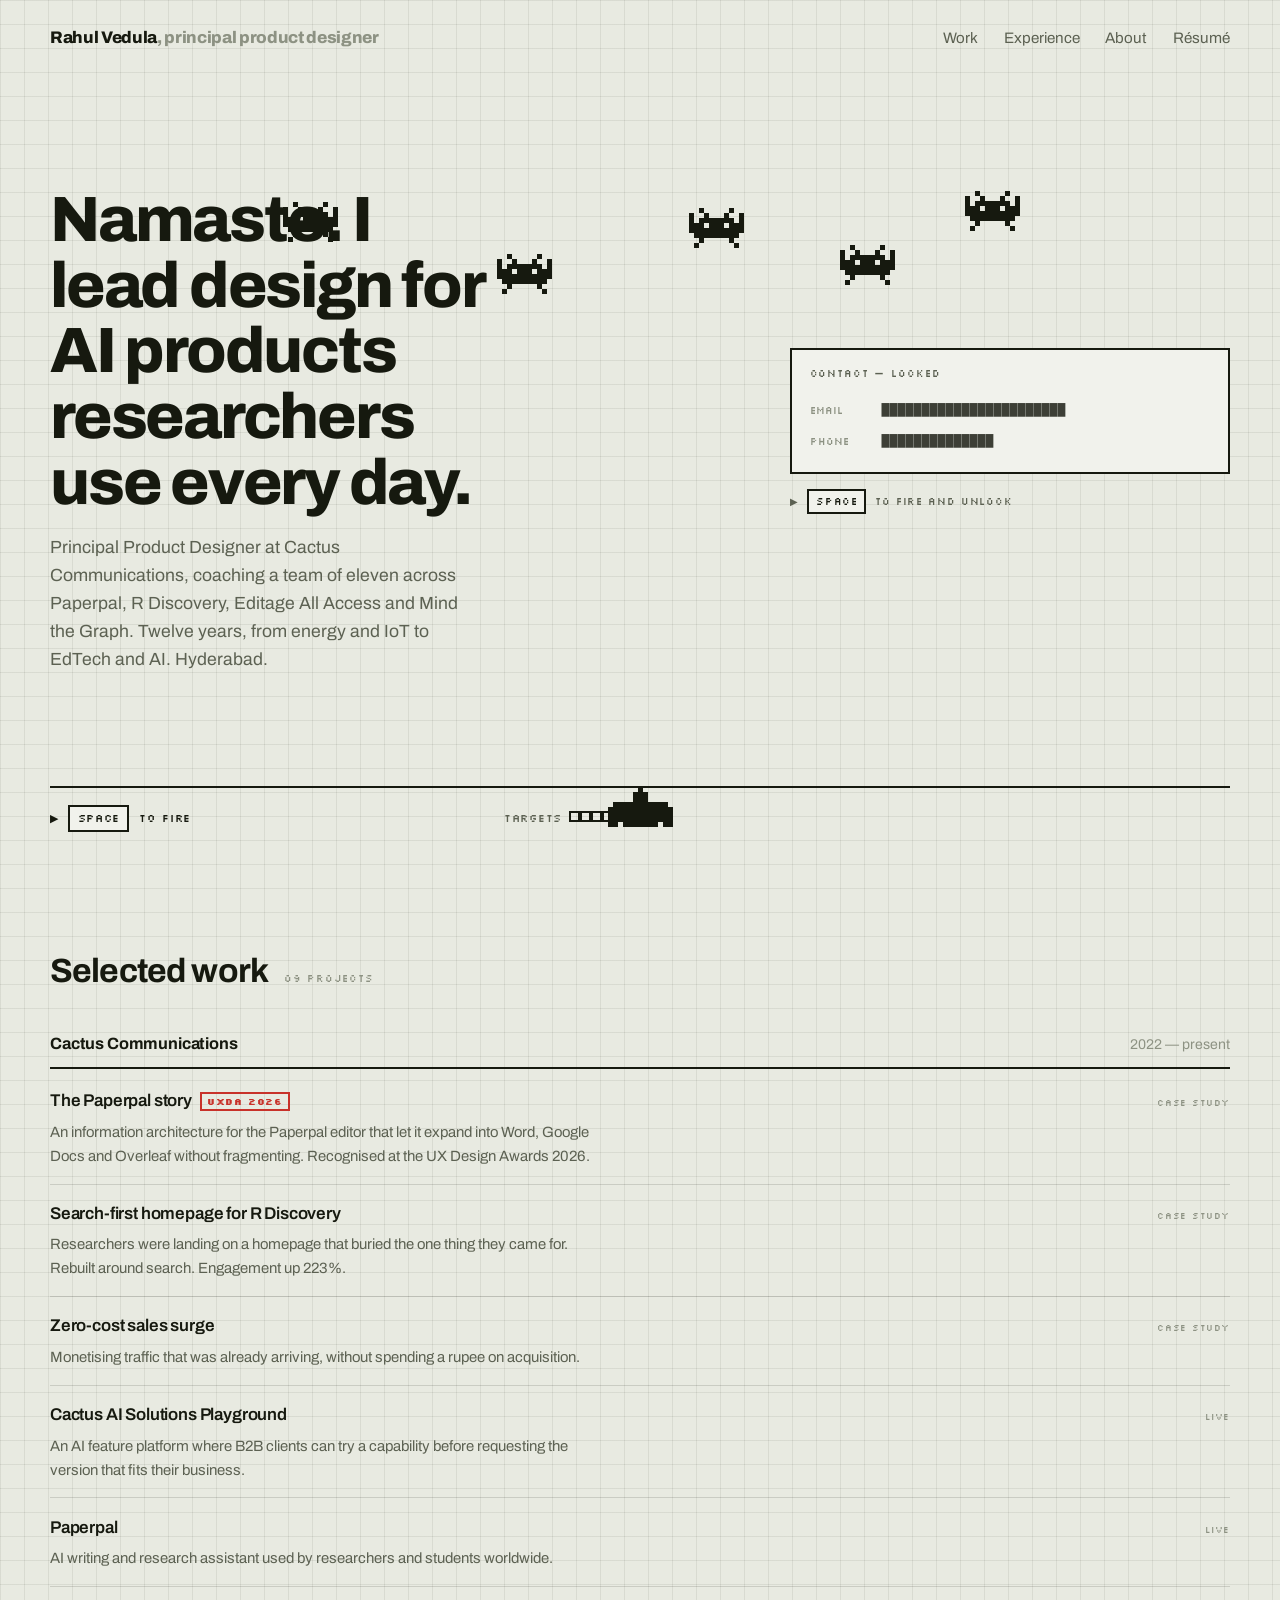
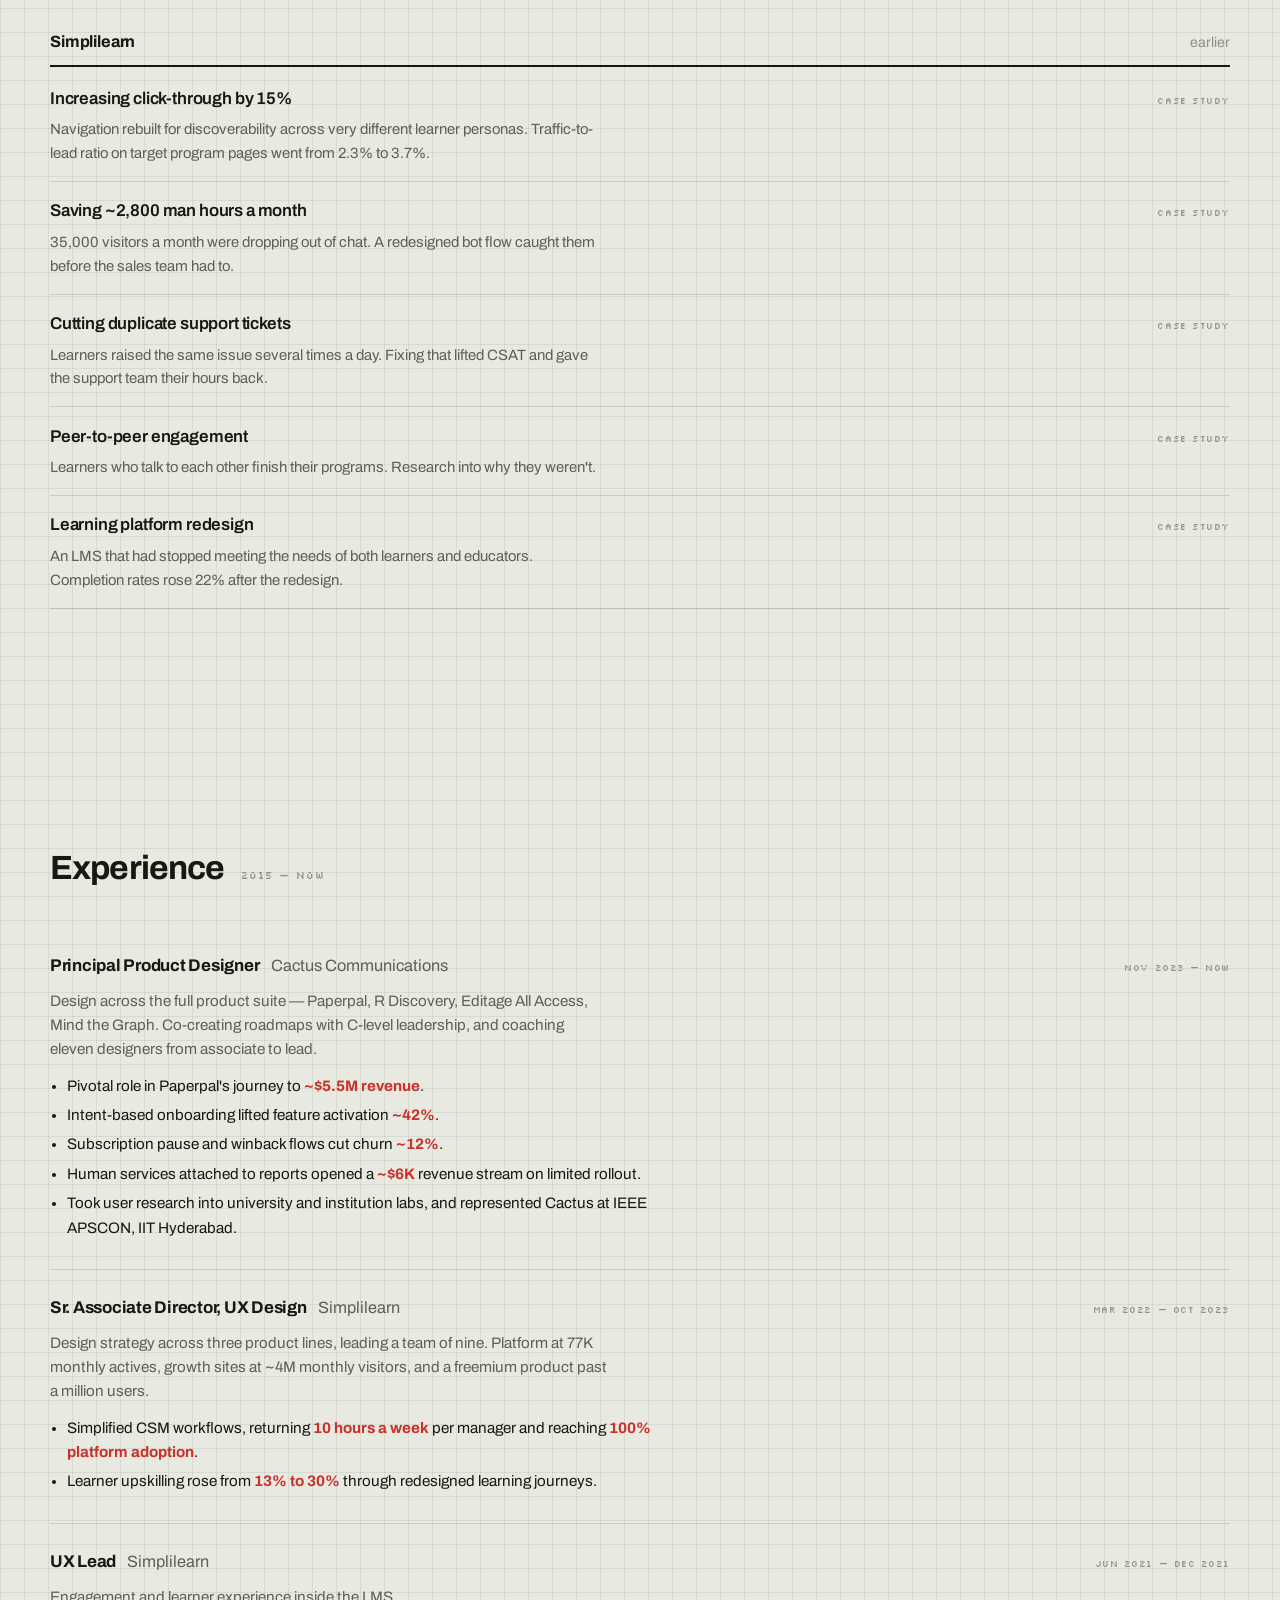
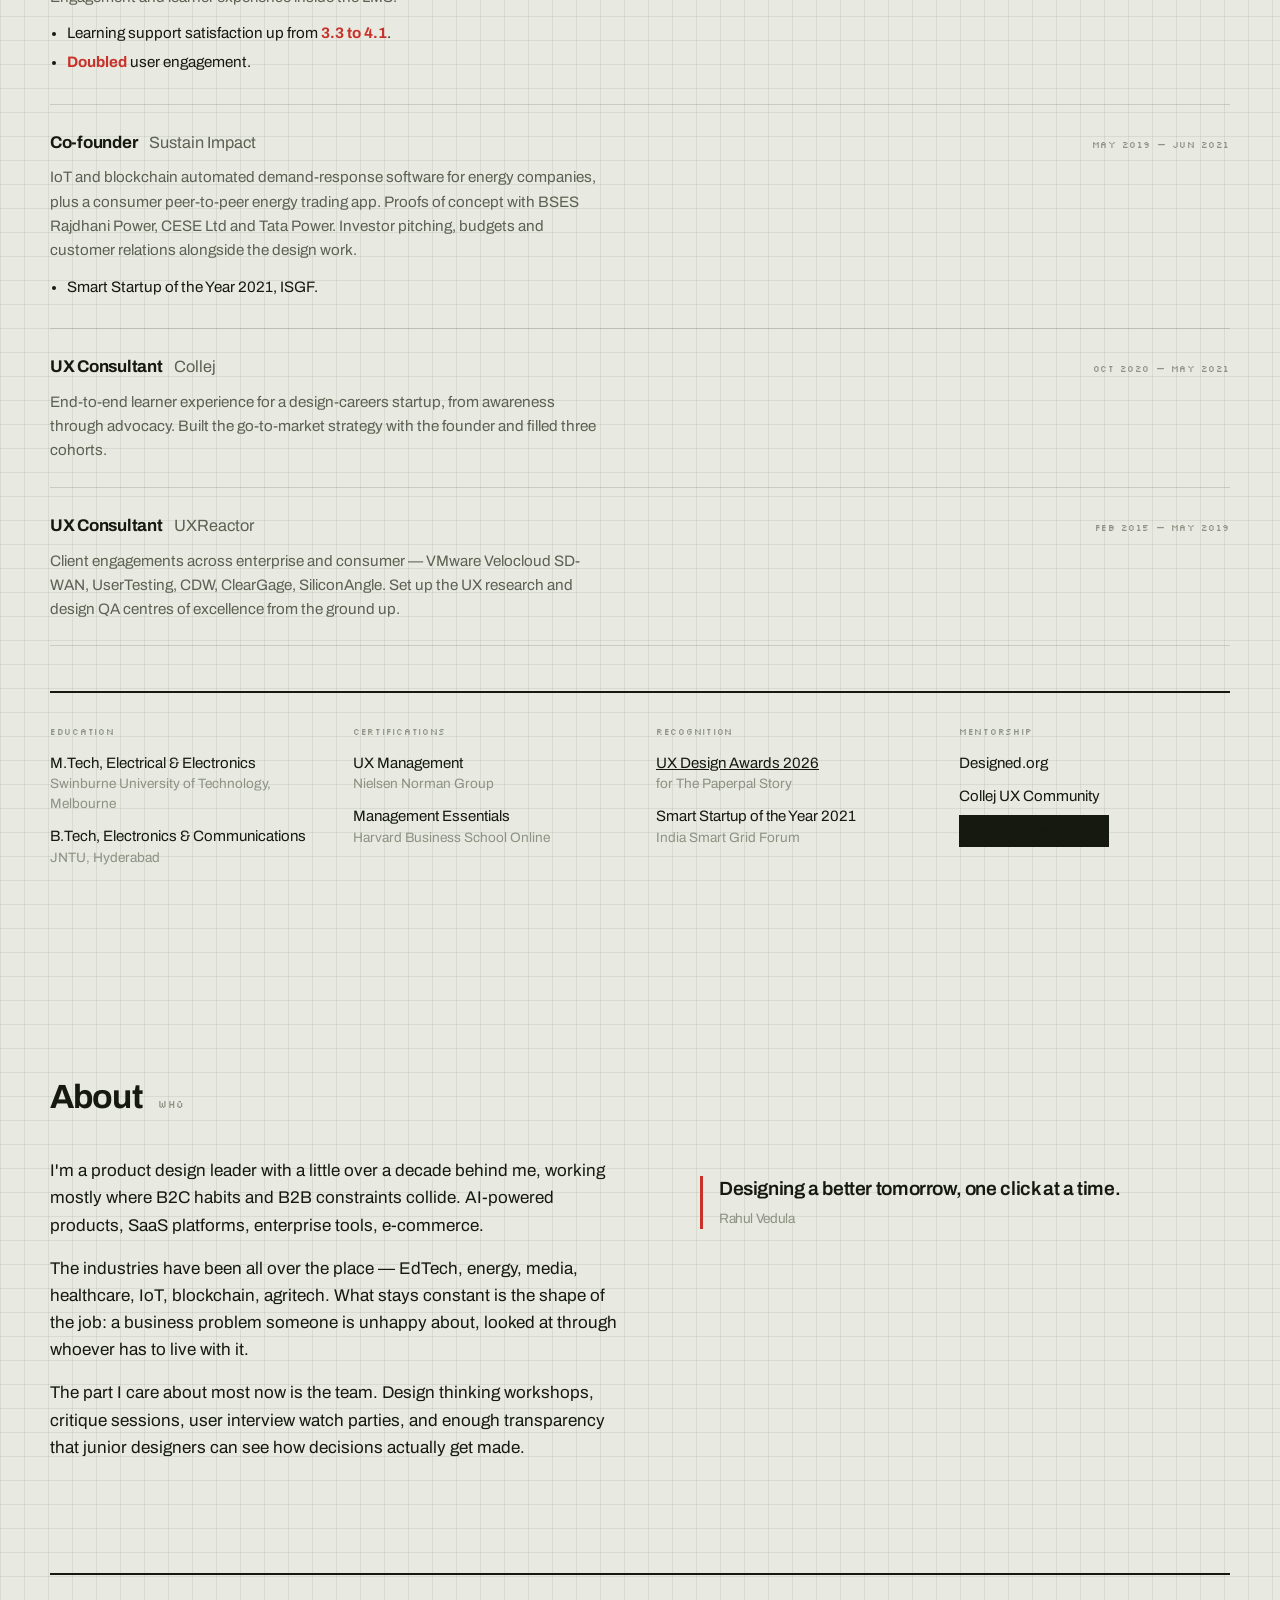
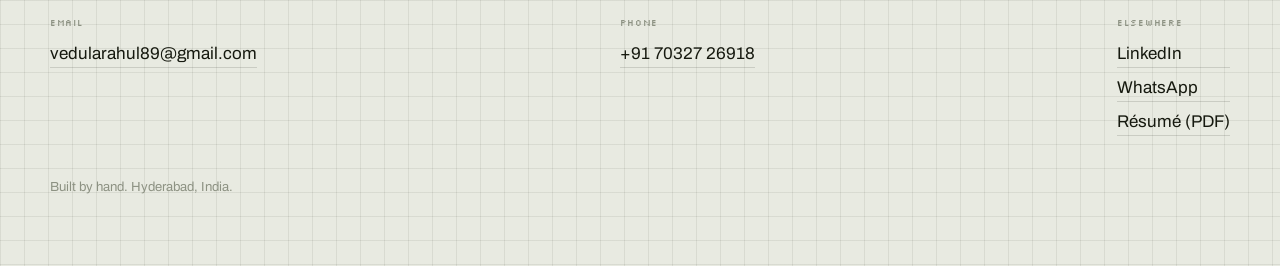
==== index.html @ 5da2c4f0 "Add files via upload First version of the site" ====
<!DOCTYPE html>
<html lang="en">
<head>
<meta charset="utf-8" />
<meta name="viewport" content="width=device-width, initial-scale=1" />
<title>Rahul Vedula — Principal Product Designer</title>
<meta name="description" content="Rahul Vedula, Principal Product Designer at Cactus Communications. Twelve years of product design across AI tools, SaaS and enterprise. Hyderabad, India." />
<meta property="og:title" content="Rahul Vedula — Principal Product Designer" />
<meta property="og:description" content="Twelve years designing AI, SaaS and enterprise products. Shoot the targets to unlock my contact details." />
<meta property="og:type" content="website" />
<link rel="icon" href="data:image/svg+xml,%3Csvg xmlns='http://www.w3.org/2000/svg' viewBox='0 0 11 8' shape-rendering='crispEdges'%3E%3Cpath fill='%2316190F' d='M2 0h1M8 0h1M3 1h1M7 1h1M2 2h7M1 3h2M4 3h3M8 3h2M0 4h11M0 5h1M2 5h7M10 5h1M0 6h1M2 6h1M8 6h1M10 6h1M3 7h2M6 7h2'/%3E%3C/svg%3E" />
<link rel="preconnect" href="https://fonts.googleapis.com" />
<link rel="preconnect" href="https://fonts.gstatic.com" crossorigin />
<link href="https://fonts.googleapis.com/css2?family=Archivo:wght@400;500;600;700;800&family=Silkscreen:wght@400;700&display=swap" rel="stylesheet" />
<style>
/* ── tokens ─────────────────────────────────────────────────────── */
:root{
  --paper:#E8EAE1;
  --paper-lift:#F1F2EC;
  --grid:rgba(22,25,15,.075);
  --grid-strong:rgba(22,25,15,.14);
  --ink:#16190F;
  --ink-soft:#5C6152;
  --ink-faint:#8D9283;
  --hit:#C8322A;
  --cell:24px;              /* the page grid == the sprite grid */
  --measure:62ch;
  --sans:"Archivo",ui-sans-serif,-apple-system,"Segoe UI",Roboto,sans-serif;
  --pixel:"Silkscreen",ui-monospace,"Courier New",monospace;
}

*,*::before,*::after{box-sizing:border-box}
html{-webkit-text-size-adjust:100%}
body{
  margin:0;
  background-color:var(--paper);
  background-image:
    linear-gradient(to right,var(--grid) 1px,transparent 1px),
    linear-gradient(to bottom,var(--grid) 1px,transparent 1px);
  background-size:var(--cell) var(--cell);
  color:var(--ink);
  font-family:var(--sans);
  font-size:17px;
  line-height:1.6;
  -webkit-font-smoothing:antialiased;
}
a{color:inherit}
:focus-visible{outline:3px solid var(--hit);outline-offset:3px}

.wrap{width:min(1180px,100% - 2.5rem);margin-inline:auto}

/* ── masthead ───────────────────────────────────────────────────── */
.masthead{
  position:relative;z-index:6;
  display:flex;align-items:baseline;justify-content:space-between;gap:1.5rem;
  padding-block:1.4rem;flex-wrap:wrap;
}
.mark{font-weight:800;letter-spacing:-.02em;font-size:1.05rem;text-decoration:none}
.mark span{color:var(--ink-faint)}
.masthead nav{display:flex;gap:1.6rem;font-size:.95rem}
.masthead nav a{color:var(--ink-soft);text-decoration:none;padding-block:.2rem}
.masthead nav a:hover{color:var(--ink);text-decoration:underline;text-underline-offset:4px}

/* ── hero ───────────────────────────────────────────────────────── */
.hero{position:relative;min-height:clamp(560px,86svh,860px);display:flex;flex-direction:column}
.hero__canvas{
  position:absolute;inset:0;width:100%;height:100%;
  z-index:4;pointer-events:none;
}
.hero__body{
  position:relative;z-index:2;flex:1;padding-block:2rem;
  display:grid;align-items:center;gap:clamp(1.8rem,4vw,3.6rem);
  grid-template-columns:minmax(0,1.1fr) minmax(0,.9fr);
}
.hero__text{min-width:0}

.hero h1{
  font-size:clamp(2.2rem,5vw,4.3rem);
  font-weight:800;
  letter-spacing:-.035em;
  line-height:1.03;
  margin:0 0 1.1rem;
  max-width:15ch;
  text-wrap:balance;
}
.hero p.lede{
  margin:0;max-width:42ch;color:var(--ink-soft);
  font-size:clamp(1rem,1.5vw,1.1rem);
}

/* ── the locker ─────────────────────────────────────────────────── */
.hero__side{justify-self:end;width:100%;max-width:440px;min-width:0}
.locker{
  position:relative;
  width:100%;
  border:2px solid var(--ink);
  background:var(--paper-lift);
  padding:1rem 1.1rem;
}
.fire-hint{
  display:flex;align-items:center;gap:.55rem;margin:.95rem 0 0;
  font-family:var(--pixel);font-size:.6rem;letter-spacing:.07em;color:var(--ink-soft);
}
.fire-hint kbd{
  font:inherit;border:2px solid var(--ink);padding:.16rem .42rem;
  background:var(--paper-lift);color:var(--ink);
}
.locker.is-open ~ .fire-hint{display:none}
.locker__title{
  font-family:var(--pixel);font-size:.6rem;letter-spacing:.09em;
  color:var(--ink-soft);margin-bottom:.7rem;
}
.slot{display:flex;align-items:baseline;gap:.9rem;padding-block:.34rem}
.slot__key{font-family:var(--pixel);font-size:.6rem;color:var(--ink-faint);width:3.6rem;flex:none}
.slot__val{font-family:var(--pixel);font-size:.82rem;letter-spacing:.01em;word-break:break-all}
.slot__val b{font-weight:400;color:var(--ink)}
.slot__val i{font-style:normal;color:var(--ink);opacity:.82}

.locker.is-open{border-color:var(--hit)}
.stamp{
  position:absolute;right:-.7rem;top:-1.5rem;
  font-family:var(--pixel);font-size:.72rem;letter-spacing:.08em;
  color:var(--hit);border:2px solid var(--hit);padding:.3rem .55rem;
  background:var(--paper);
  transform:rotate(-7deg) scale(.4);opacity:0;
  transition:transform .32s cubic-bezier(.2,1.5,.4,1),opacity .18s;
}
.locker.is-open .stamp{transform:rotate(-7deg) scale(1);opacity:1}

.locker__acts{display:none;gap:.5rem;margin-top:.9rem;flex-wrap:wrap}
.locker.is-open .locker__acts{display:flex}
.btn{
  font-family:var(--pixel);font-size:.62rem;letter-spacing:.06em;
  border:2px solid var(--ink);background:var(--ink);color:var(--paper-lift);
  padding:.5rem .7rem;text-decoration:none;cursor:pointer;
}
.btn--ghost{background:transparent;color:var(--ink)}
.btn:hover{background:var(--hit);border-color:var(--hit);color:#fff}

/* ── HUD ────────────────────────────────────────────────────────── */
.hud{
  position:relative;z-index:5;
  display:flex;align-items:center;justify-content:space-between;gap:1rem;
  padding-block:1.1rem;border-top:2px solid var(--ink);flex-wrap:wrap;
}
.hud__prompt{font-family:var(--pixel);font-size:.66rem;letter-spacing:.07em;display:flex;align-items:center;gap:.6rem}
.hud__prompt kbd{
  font:inherit;border:2px solid var(--ink);padding:.18rem .45rem;
  background:var(--paper-lift);
}
.blink{animation:blink 1.15s steps(1,end) infinite}
@keyframes blink{50%{opacity:0}}
.hud__score{font-family:var(--pixel);font-size:.66rem;letter-spacing:.07em;color:var(--ink-soft);display:flex;gap:.45rem;align-items:center}
.pip{width:11px;height:11px;border:2px solid var(--ink);display:inline-block}
.pip.is-down{background:var(--hit);border-color:var(--hit)}
.skip{
  font-size:.86rem;color:var(--ink-faint);text-decoration:underline;text-underline-offset:3px;
  background:none;border:0;cursor:pointer;font-family:var(--sans);padding:0;
  opacity:0;pointer-events:none;transition:opacity .5s;
}
.skip.is-shown{opacity:1;pointer-events:auto}
.skip:hover{color:var(--ink)}

/* ── sections ───────────────────────────────────────────────────── */
section{padding-block:clamp(3.5rem,8vw,6rem)}
.sec-head{display:flex;align-items:baseline;gap:1rem;margin-bottom:2rem}
.sec-head h2{font-size:clamp(1.5rem,3vw,2.1rem);font-weight:700;letter-spacing:-.025em;margin:0}
.sec-head span{font-family:var(--pixel);font-size:.6rem;color:var(--ink-faint);letter-spacing:.08em}

.group{margin-bottom:2.6rem}
.group__co{
  display:flex;align-items:baseline;gap:.8rem;
  padding-bottom:.6rem;margin-bottom:.2rem;border-bottom:2px solid var(--ink);
}
.group__co strong{font-weight:700;font-size:1.02rem;letter-spacing:-.01em}
.group__co em{font-style:normal;color:var(--ink-faint);font-size:.88rem;margin-left:auto}

.item{
  display:grid;grid-template-columns:1fr auto;gap:.4rem 1.5rem;align-items:baseline;
  padding-block:.95rem;border-bottom:1px solid var(--grid-strong);
  text-decoration:none;position:relative;
}
.item:hover{background:var(--paper-lift)}
.item__t{font-weight:600;letter-spacing:-.01em}
.item:hover .item__t{color:var(--hit)}
.item__d{grid-column:1/-1;color:var(--ink-soft);font-size:.93rem;max-width:var(--measure);margin:0}
.item__go{font-family:var(--pixel);font-size:.58rem;color:var(--ink-faint);letter-spacing:.06em;white-space:nowrap}
.item:hover .item__go{color:var(--hit)}
.item__tag{
  font-family:var(--pixel);font-size:.55rem;letter-spacing:.06em;
  border:2px solid var(--hit);color:var(--hit);padding:.12rem .34rem;margin-left:.5rem;
  vertical-align:.12em;
}

.about{display:grid;grid-template-columns:repeat(auto-fit,minmax(280px,1fr));gap:2.5rem}
.about p{margin:0 0 1rem;max-width:var(--measure)}
.quote{font-size:1.2rem;font-weight:600;letter-spacing:-.02em;line-height:1.35;border-left:3px solid var(--hit);padding-left:1rem}
.quote cite{display:block;font-style:normal;font-size:.85rem;font-weight:400;color:var(--ink-faint);margin-top:.5rem}

/* ── footer ─────────────────────────────────────────────────────── */
footer{border-top:2px solid var(--ink);padding-block:2.5rem 3.5rem}
.foot{display:flex;justify-content:space-between;gap:2rem;flex-wrap:wrap;align-items:flex-start}
.foot a{color:var(--ink);text-decoration:none;border-bottom:1px solid var(--grid-strong)}
.foot a:hover{color:var(--hit);border-color:var(--hit)}
.foot__c{display:flex;flex-direction:column;gap:.35rem}
.foot__k{font-family:var(--pixel);font-size:.58rem;color:var(--ink-faint);letter-spacing:.08em;margin-bottom:.3rem}
.colophon{color:var(--ink-faint);font-size:.82rem;margin-top:2.5rem}

/* ── experience ─────────────────────────────────────────────────── */
.role{padding-block:1.5rem;border-bottom:1px solid var(--grid-strong)}
.role__hd{display:flex;align-items:baseline;gap:.7rem;flex-wrap:wrap}
.role__hd h3{margin:0;font-size:1.06rem;font-weight:700;letter-spacing:-.015em}
.role__hd .co{color:var(--ink-soft);font-size:1.02rem}
.role__hd time{margin-left:auto;font-family:var(--pixel);font-size:.57rem;color:var(--ink-faint);letter-spacing:.06em;white-space:nowrap}
.role > p{margin:.6rem 0 0;color:var(--ink-soft);font-size:.95rem;max-width:var(--measure)}
.role ul{margin:.75rem 0 0;padding-left:1.05rem;max-width:var(--measure)}
.role li{margin-bottom:.32rem;font-size:.95rem}
.role li b{font-weight:700;color:var(--hit)}

.creds{
  display:grid;grid-template-columns:repeat(auto-fit,minmax(215px,1fr));gap:2rem;
  margin-top:2.8rem;padding-top:2rem;border-top:2px solid var(--ink);
}
.creds h4{font-family:var(--pixel);font-size:.57rem;letter-spacing:.08em;color:var(--ink-faint);margin:0 0 .8rem;font-weight:400}
.creds p{margin:0 0 .75rem;font-size:.94rem;line-height:1.45}
.creds em{font-style:normal;color:var(--ink-faint);display:block;font-size:.85rem}
.creds a{color:inherit}
.resume-cta{margin-top:2.2rem}

@media (max-width:860px){
  .hero__body{grid-template-columns:1fr;align-content:center}
  .hero__side{justify-self:start;max-width:430px}
  .hero h1{max-width:18ch}
}
@media (max-width:640px){
  :root{--cell:20px}
  .masthead nav{gap:1.1rem;font-size:.88rem}
  .hud{gap:.6rem}
  .item{grid-template-columns:1fr}
  .item__go{display:none}
}
@media (prefers-reduced-motion:reduce){
  *{animation-duration:.001ms !important;transition-duration:.001ms !important}
}
</style>
</head>
<body>

<div class="wrap">
  <header class="masthead">
    <a class="mark" href="#top">Rahul Vedula<span>, principal product designer</span></a>
    <nav>
      <a href="#work">Work</a>
      <a href="#experience">Experience</a>
      <a href="#about">About</a>
      <a href="resume.pdf">Résumé</a>
    </nav>
  </header>

  <!-- ── HERO ─────────────────────────────────────────────────── -->
  <main id="top" class="hero">
    <canvas class="hero__canvas" id="game" aria-label="A small shooting game. Hit five targets to unlock Rahul's contact details. Contact details are also listed in the footer."></canvas>

    <div class="hero__body">
      <div class="hero__text">
        <h1>Namaste. I lead design for AI products researchers use every day.</h1>
        <p class="lede">Principal Product Designer at Cactus Communications, coaching a team of eleven across Paperpal, R Discovery, Editage All Access and Mind the Graph. Twelve years, from energy and IoT to EdTech and AI. Hyderabad.</p>
      </div>

      <div class="hero__side">
        <div class="locker" id="locker">
          <div class="stamp">CLEARED</div>
          <div class="locker__title">CONTACT — LOCKED</div>
          <div class="slot">
            <span class="slot__key">EMAIL</span>
            <span class="slot__val" id="slot-email"></span>
          </div>
          <div class="slot">
            <span class="slot__key">PHONE</span>
            <span class="slot__val" id="slot-phone"></span>
          </div>
          <div class="locker__acts">
            <button class="btn" id="copyMail" type="button">COPY EMAIL</button>
            <a class="btn btn--ghost" id="waLink" href="#">WHATSAPP</a>
            <a class="btn btn--ghost" href="https://www.linkedin.com/in/rahulvedula/" target="_blank" rel="noopener">LINKEDIN</a>
          </div>
        </div>
        <p class="fire-hint" id="fireHint">
          <span class="blink">▶</span>
          <kbd id="fireKey2">SPACE</kbd>
          <span id="fireTxt2">TO FIRE AND UNLOCK</span>
        </p>
      </div>
    </div>

    <div class="hud">
      <div class="hud__prompt" id="prompt">
        <span class="blink">▶</span>
        <kbd id="fireKey">SPACE</kbd>
        <span id="promptText">TO FIRE</span>
      </div>
      <div class="hud__score">
        <span>TARGETS</span>
        <span id="pips"></span>
      </div>
      <button class="skip" id="skip" type="button">Skip the game, just show me the contact details</button>
    </div>
  </main>

  <!-- ── WORK ─────────────────────────────────────────────────── -->
  <section id="work">
    <div class="sec-head"><h2>Selected work</h2><span>09 PROJECTS</span></div>

    <div class="group">
      <div class="group__co"><strong>Cactus Communications</strong><em>2022 — present</em></div>

      <a class="item" href="paperpal.html">
        <span class="item__t">The Paperpal story<span class="item__tag">UXDA 2026</span></span>
        <span class="item__go">CASE STUDY</span>
        <p class="item__d">An information architecture for the Paperpal editor that let it expand into Word, Google Docs and Overleaf without fragmenting. Recognised at the UX Design Awards 2026.</p>
      </a>

      <a class="item" href="https://www.figma.com/deck/4vkU1ESvDFRCVYHM8uAXc7/R-Discovery---Search-Bar-Casestudy?node-id=43-115&p=f&t=oR9jJO94YsvEjnu8-1" target="_blank" rel="noopener">
        <span class="item__t">Search-first homepage for R Discovery</span>
        <span class="item__go">CASE STUDY</span>
        <p class="item__d">Researchers were landing on a homepage that buried the one thing they came for. Rebuilt around search. Engagement up 223%.</p>
      </a>

      <a class="item" href="https://www.figma.com/deck/ckK2WaEsiNs2dg1l25q8tV/Untitled?node-id=1-167&p=f&t=oj70pPrYOLZOopge-1" target="_blank" rel="noopener">
        <span class="item__t">Zero-cost sales surge</span>
        <span class="item__go">CASE STUDY</span>
        <p class="item__d">Monetising traffic that was already arriving, without spending a rupee on acquisition.</p>
      </a>

      <a class="item" href="https://aisolutions.cactusglobal.com" target="_blank" rel="noopener">
        <span class="item__t">Cactus AI Solutions Playground</span>
        <span class="item__go">LIVE</span>
        <p class="item__d">An AI feature platform where B2B clients can try a capability before requesting the version that fits their business.</p>
      </a>

      <a class="item" href="https://paperpal.com" target="_blank" rel="noopener">
        <span class="item__t">Paperpal</span>
        <span class="item__go">LIVE</span>
        <p class="item__d">AI writing and research assistant used by researchers and students worldwide.</p>
      </a>
    </div>

    <div class="group">
      <div class="group__co"><strong>Simplilearn</strong><em>earlier</em></div>

      <a class="item" href="https://rahulvedula.framer.website/megamenu" target="_blank" rel="noopener">
        <span class="item__t">Increasing click-through by 15%</span>
        <span class="item__go">CASE STUDY</span>
        <p class="item__d">Navigation rebuilt for discoverability across very different learner personas. Traffic-to-lead ratio on target program pages went from 2.3% to 3.7%.</p>
      </a>

      <a class="item" href="https://rahulvedula.framer.website/websitechatbot-d" target="_blank" rel="noopener">
        <span class="item__t">Saving ~2,800 man hours a month</span>
        <span class="item__go">CASE STUDY</span>
        <p class="item__d">35,000 visitors a month were dropping out of chat. A redesigned bot flow caught them before the sales team had to.</p>
      </a>

      <a class="item" href="https://rahulvedula.framer.website/ticketReduction" target="_blank" rel="noopener">
        <span class="item__t">Cutting duplicate support tickets</span>
        <span class="item__go">CASE STUDY</span>
        <p class="item__d">Learners raised the same issue several times a day. Fixing that lifted CSAT and gave the support team their hours back.</p>
      </a>

      <a class="item" href="https://rahulvedula.framer.website/PeertoPeer-Engagement-d" target="_blank" rel="noopener">
        <span class="item__t">Peer-to-peer engagement</span>
        <span class="item__go">CASE STUDY</span>
        <p class="item__d">Learners who talk to each other finish their programs. Research into why they weren't.</p>
      </a>

      <a class="item" href="https://rahulvedula.framer.website/LMS" target="_blank" rel="noopener">
        <span class="item__t">Learning platform redesign</span>
        <span class="item__go">CASE STUDY</span>
        <p class="item__d">An LMS that had stopped meeting the needs of both learners and educators. Completion rates rose 22% after the redesign.</p>
      </a>
    </div>
  </section>

  <!-- ── EXPERIENCE ───────────────────────────────────────────── -->
  <section id="experience">
    <div class="sec-head"><h2>Experience</h2><span>2015 — NOW</span></div>

    <div class="role">
      <div class="role__hd"><h3>Principal Product Designer</h3><span class="co">Cactus Communications</span><time>NOV 2023 — NOW</time></div>
      <p>Design across the full product suite — Paperpal, R Discovery, Editage All Access, Mind the Graph. Co-creating roadmaps with C-level leadership, and coaching eleven designers from associate to lead.</p>
      <ul>
        <li>Pivotal role in Paperpal's journey to <b>~$5.5M revenue</b>.</li>
        <li>Intent-based onboarding lifted feature activation <b>~42%</b>.</li>
        <li>Subscription pause and winback flows cut churn <b>~12%</b>.</li>
        <li>Human services attached to reports opened a <b>~$6K</b> revenue stream on limited rollout.</li>
        <li>Took user research into university and institution labs, and represented Cactus at IEEE APSCON, IIT Hyderabad.</li>
      </ul>
    </div>

    <div class="role">
      <div class="role__hd"><h3>Sr. Associate Director, UX Design</h3><span class="co">Simplilearn</span><time>MAR 2022 — OCT 2023</time></div>
      <p>Design strategy across three product lines, leading a team of nine. Platform at 77K monthly actives, growth sites at ~4M monthly visitors, and a freemium product past a million users.</p>
      <ul>
        <li>Simplified CSM workflows, returning <b>10 hours a week</b> per manager and reaching <b>100% platform adoption</b>.</li>
        <li>Learner upskilling rose from <b>13% to 30%</b> through redesigned learning journeys.</li>
      </ul>
    </div>

    <div class="role">
      <div class="role__hd"><h3>UX Lead</h3><span class="co">Simplilearn</span><time>JUN 2021 — DEC 2021</time></div>
      <p>Engagement and learner experience inside the LMS.</p>
      <ul>
        <li>Learning support satisfaction up from <b>3.3 to 4.1</b>.</li>
        <li><b>Doubled</b> user engagement.</li>
      </ul>
    </div>

    <div class="role">
      <div class="role__hd"><h3>Co-founder</h3><span class="co">Sustain Impact</span><time>MAY 2019 — JUN 2021</time></div>
      <p>IoT and blockchain automated demand-response software for energy companies, plus a consumer peer-to-peer energy trading app. Proofs of concept with BSES Rajdhani Power, CESE Ltd and Tata Power. Investor pitching, budgets and customer relations alongside the design work.</p>
      <ul>
        <li>Smart Startup of the Year 2021, ISGF.</li>
      </ul>
    </div>

    <div class="role">
      <div class="role__hd"><h3>UX Consultant</h3><span class="co">Collej</span><time>OCT 2020 — MAY 2021</time></div>
      <p>End-to-end learner experience for a design-careers startup, from awareness through advocacy. Built the go-to-market strategy with the founder and filled three cohorts.</p>
    </div>

    <div class="role">
      <div class="role__hd"><h3>UX Consultant</h3><span class="co">UXReactor</span><time>FEB 2015 — MAY 2019</time></div>
      <p>Client engagements across enterprise and consumer — VMware Velocloud SD-WAN, UserTesting, CDW, ClearGage, SiliconAngle. Set up the UX research and design QA centres of excellence from the ground up.</p>
    </div>

    <div class="creds">
      <div>
        <h4>EDUCATION</h4>
        <p>M.Tech, Electrical &amp; Electronics<em>Swinburne University of Technology, Melbourne</em></p>
        <p>B.Tech, Electronics &amp; Communications<em>JNTU, Hyderabad</em></p>
      </div>
      <div>
        <h4>CERTIFICATIONS</h4>
        <p>UX Management<em>Nielsen Norman Group</em></p>
        <p>Management Essentials<em>Harvard Business School Online</em></p>
      </div>
      <div>
        <h4>RECOGNITION</h4>
        <p><a href="https://ux-design-awards.com/winners/2026-1-the-paperpal-story" target="_blank" rel="noopener">UX Design Awards 2026</a><em>for The Paperpal Story</em></p>
        <p>Smart Startup of the Year 2021<em>India Smart Grid Forum</em></p>
      </div>
      <div>
        <h4>MENTORSHIP</h4>
        <p>Designed.org</p>
        <p>Collej UX Community</p>
        <p class="resume-cta"><a class="btn" href="resume.pdf" target="_blank" rel="noopener">FULL RÉSUMÉ (PDF)</a></p>
      </div>
    </div>
  </section>

  <!-- ── ABOUT ────────────────────────────────────────────────── -->
  <section id="about">
    <div class="sec-head"><h2>About</h2><span>WHO</span></div>
    <div class="about">
      <div>
        <p>I'm a product design leader with a little over a decade behind me, working mostly where B2C habits and B2B constraints collide. AI-powered products, SaaS platforms, enterprise tools, e-commerce.</p>
        <p>The industries have been all over the place — EdTech, energy, media, healthcare, IoT, blockchain, agritech. What stays constant is the shape of the job: a business problem someone is unhappy about, looked at through whoever has to live with it.</p>
        <p>The part I care about most now is the team. Design thinking workshops, critique sessions, user interview watch parties, and enough transparency that junior designers can see how decisions actually get made.</p>
      </div>
      <div>
        <blockquote class="quote">
          Designing a better tomorrow, one click at a time.
          <cite>Rahul Vedula</cite>
        </blockquote>
      </div>
    </div>
  </section>

  <!-- ── FOOTER ───────────────────────────────────────────────── -->
  <footer id="contact">
    <div class="foot">
      <div class="foot__c">
        <span class="foot__k">EMAIL</span>
        <a href="mailto:vedularahul89@gmail.com">vedularahul89@gmail.com</a>
      </div>
      <div class="foot__c">
        <span class="foot__k">PHONE</span>
        <a href="tel:+917032726918">+91 70327 26918</a>
      </div>
      <div class="foot__c">
        <span class="foot__k">ELSEWHERE</span>
        <a href="https://www.linkedin.com/in/rahulvedula/" target="_blank" rel="noopener">LinkedIn</a>
        <a href="https://wa.me/917032726918" target="_blank" rel="noopener">WhatsApp</a>
        <a href="resume.pdf">Résumé (PDF)</a>
      </div>
    </div>
    <p class="colophon">Built by hand. Hyderabad, India.</p>
  </footer>
</div>

<script>
(function(){
  "use strict";

  /* ── contact, assembled at runtime rather than sitting in the markup ── */
  const MAIL_PARTS = ["vedularahul89","@gmail",".com"];
  const TEL_PARTS  = ["+91 70327"," 26918"];
  const WA_NUMBER  = "917032726918";

  const SEGMENTS = [
    {slot:"email",i:0},{slot:"email",i:1},{slot:"email",i:2},
    {slot:"phone",i:0},{slot:"phone",i:1}
  ];
  const TOTAL = SEGMENTS.length;

  /* ── sprites (# = ink) ────────────────────────────────────────── */
  const TARGET_A = [
    "..#.....#..",
    "...#...#...",
    "..#######..",
    ".##.###.##.",
    "###########",
    "#.#######.#",
    "#.#.....#.#",
    "...##.##..."
  ];
  const TARGET_B = [
    "..#.....#..",
    "#..#...#..#",
    "#.#######.#",
    "###.###.###",
    "###########",
    ".#########.",
    "..#.....#..",
    ".#.......#."
  ];
  const SHIP = [
    "......#......",
    ".....###.....",
    ".....###.....",
    ".###########.",
    "#############",
    "#############",
    "#############",
    "##.#######.##"
  ];

  /* ── dom ──────────────────────────────────────────────────────── */
  const cv      = document.getElementById("game");
  const ctx     = cv.getContext("2d");
  const hero    = document.querySelector(".hero");
  const locker  = document.getElementById("locker");
  const elMail  = document.getElementById("slot-email");
  const elTel   = document.getElementById("slot-phone");
  const elPips  = document.getElementById("pips");
  const elSkip  = document.getElementById("skip");
  const elPrompt= document.getElementById("prompt");
  const elKey   = document.getElementById("fireKey");
  const elPTxt  = document.getElementById("promptText");
  const elKey2  = document.getElementById("fireKey2");
  const elTxt2  = document.getElementById("fireTxt2");
  const elCopy  = document.getElementById("copyMail");
  const elWa    = document.getElementById("waLink");
  const elTitle = document.querySelector(".locker__title");

  const reduced = window.matchMedia("(prefers-reduced-motion: reduce)").matches;
  const touch   = window.matchMedia("(hover: none)").matches;

  /* ── state ────────────────────────────────────────────────────── */
  let W=0,H=0,px=4;                     // px = size of one sprite pixel
  const revealed = {email:[false,false,false], phone:[false,false]};
  let targets=[], bullets=[], bits=[], queue=[];
  let ship={x:0,tx:0};
  let hits=0, won=false, started=false, cooldown=0, t=0;
  let heroVisible=true, running=true;

  /* ── locker rendering ─────────────────────────────────────────── */
  function block(n){ return "█".repeat(n); }
  function paint(el, parts, flags){
    el.innerHTML = parts.map(function(p,i){
      return flags[i] ? "<b>"+p.replace(/ /g,"&nbsp;")+"</b>"
                      : "<i>"+block(p.trim().length)+"</i>";
    }).join("");
  }
  function renderLocker(){
    paint(elMail, MAIL_PARTS, revealed.email);
    paint(elTel,  TEL_PARTS,  revealed.phone);
  }
  function renderPips(){
    let s="";
    for(let i=0;i<TOTAL;i++) s += '<span class="pip'+(i<hits?" is-down":"")+'"></span>';
    elPips.innerHTML = s;
  }

  function unlockAll(silent){
    revealed.email=[true,true,true];
    revealed.phone=[true,true];
    hits=TOTAL; won=true;
    renderLocker(); renderPips();
    locker.classList.add("is-open");
    elTitle.textContent = silent ? "CONTACT" : "CONTACT — UNLOCKED";
    elWa.href = "https://wa.me/"+WA_NUMBER;
    elPrompt.style.display="none";
    elSkip.classList.remove("is-shown");
    targets.length=0;
  }

  /* ── canvas sizing ────────────────────────────────────────────── */
  function resize(){
    const r = hero.getBoundingClientRect();
    const dpr = Math.min(window.devicePixelRatio||1, 2);
    W = Math.max(320, r.width); H = Math.max(360, r.height);
    cv.width = W*dpr; cv.height = H*dpr;
    ctx.setTransform(dpr,0,0,dpr,0,0);
    ctx.imageSmoothingEnabled = false;
    px = W < 620 ? 3 : (W < 980 ? 4 : 5);
    layout();
  }

  function spriteW(s){ return s[0].length*px; }
  function spriteH(s){ return s.length*px; }

  function layout(){
    ship.x = ship.tx = W/2;
    if(!targets.length) return;
    const span = Math.min(W - spriteW(TARGET_A) - 40, 720);
    const left = (W - span)/2;
    targets.forEach(function(g,i){
      g.baseX = left + (span/(TOTAL-1))*i;
      g.baseY = H*0.16 + (i%2)*px*9;
    });
  }

  function makeTargets(){
    queue = SEGMENTS.slice();
    targets = SEGMENTS.map(function(_,i){
      return {baseX:0, baseY:0, x:0, y:0,
              phase: i*0.9, speed: 0.34 + i*0.045, amp: 38 + i*7, dead:false};
    });
    layout();
  }

  /* ── drawing ──────────────────────────────────────────────────── */
  function drawSprite(sp, x, y, color){
    ctx.fillStyle = color;
    for(let r=0;r<sp.length;r++){
      const row = sp[r];
      for(let c=0;c<row.length;c++){
        if(row[c] === "#") ctx.fillRect(Math.round(x+c*px), Math.round(y+r*px), px, px);
      }
    }
  }

  function burst(sp, x, y){
    for(let r=0;r<sp.length;r++){
      for(let c=0;c<sp[r].length;c++){
        if(sp[r][c] !== "#") continue;
        if(Math.random() > 0.55) continue;
        bits.push({
          x:x+c*px, y:y+r*px,
          vx:(c - sp[r].length/2)*0.28 + (Math.random()-0.5)*1.6,
          vy:-1.6 - Math.random()*2.4,
          life:1
        });
      }
    }
  }

  /* ── firing ───────────────────────────────────────────────────── */
  function fire(){
    if(won || cooldown > 0) return;
    if(!started){ started = true; elSkip.classList.remove("is-shown"); }
    cooldown = 16;
    bullets.push({x:ship.x, y:H - spriteH(SHIP) - 34, vy:-9});
  }

  function nearestTarget(x){
    let best=null, bd=1e9;
    for(const g of targets){
      if(g.dead) continue;
      const d = Math.abs(g.x + spriteW(TARGET_A)/2 - x);
      if(d < bd){ bd = d; best = g; }
    }
    return best;
  }

  function onHit(g){
    g.dead = true;
    burst(TARGET_A, g.x, g.y);
    const seg = queue.shift();
    if(seg) revealed[seg.slot][seg.i] = true;
    hits++;
    renderLocker(); renderPips();
    elTitle.textContent = "CONTACT — " + (TOTAL-hits) + " TO GO";
    if(hits >= TOTAL) setTimeout(function(){ unlockAll(false); }, 520);
  }

  /* ── loop ─────────────────────────────────────────────────────── */
  function frame(){
    if(!running){ requestAnimationFrame(frame); return; }
    t++;
    if(cooldown > 0) cooldown--;
    ctx.clearRect(0,0,W,H);

    // targets drift
    for(const g of targets){
      if(g.dead) continue;
      g.x = g.baseX + Math.sin(t*0.008*g.speed + g.phase) * g.amp;
      g.y = g.baseY + Math.sin(t*0.013 + g.phase) * px*2.2;
      const sp = (Math.floor(t/34) % 2) ? TARGET_A : TARGET_B;
      drawSprite(sp, g.x, g.y, "#16190F");
    }

    // bullets — nudged toward the nearest target so nobody wastes five shots
    for(let i=bullets.length-1;i>=0;i--){
      const b = bullets[i];
      const g = nearestTarget(b.x);
      if(g){
        const cx = g.x + spriteW(TARGET_A)/2;
        b.x += Math.max(-2.4, Math.min(2.4, (cx - b.x) * 0.085));
      }
      b.y += b.vy;
      ctx.fillStyle = "#C8322A";
      ctx.fillRect(Math.round(b.x - px/2), Math.round(b.y), px, px*3);

      let gone = b.y < -20;
      if(!gone){
        for(const g2 of targets){
          if(g2.dead) continue;
          const pad = px*2.5;                       // forgiving hitbox
          if(b.x > g2.x - pad && b.x < g2.x + spriteW(TARGET_A) + pad &&
             b.y < g2.y + spriteH(TARGET_A) + pad && b.y > g2.y - pad){
            onHit(g2); gone = true; break;
          }
        }
      }
      if(gone) bullets.splice(i,1);
    }

    // debris
    for(let i=bits.length-1;i>=0;i--){
      const p = bits[i];
      p.x += p.vx; p.y += p.vy; p.vy += 0.17; p.life -= 0.016;
      if(p.life <= 0){ bits.splice(i,1); continue; }
      ctx.globalAlpha = Math.max(0, p.life);
      ctx.fillStyle = p.life > 0.72 ? "#C8322A" : "#16190F";
      ctx.fillRect(Math.round(p.x), Math.round(p.y), px, px);
      ctx.globalAlpha = 1;
    }

    // ship
    if(!won){
      if(touch){
        const g = nearestTarget(ship.x);
        if(g) ship.tx = g.x + spriteW(TARGET_A)/2;
      }
      ship.x += (ship.tx - ship.x) * 0.12;
      ship.x = Math.max(spriteW(SHIP)/2, Math.min(W - spriteW(SHIP)/2, ship.x));
      drawSprite(SHIP, ship.x - spriteW(SHIP)/2, H - spriteH(SHIP) - 22, "#16190F");
    }

    requestAnimationFrame(frame);
  }

  /* ── input ────────────────────────────────────────────────────── */
  window.addEventListener("keydown", function(e){
    if(won || !heroVisible) return;
    if(e.code === "Space" || e.key === " "){ e.preventDefault(); fire(); }
    else if(e.code === "ArrowLeft"){ e.preventDefault(); ship.tx -= 46; }
    else if(e.code === "ArrowRight"){ e.preventDefault(); ship.tx += 46; }
  });

  hero.addEventListener("pointermove", function(e){
    if(won || e.pointerType === "touch") return;
    ship.tx = e.clientX - hero.getBoundingClientRect().left;
  });

  hero.addEventListener("pointerdown", function(e){
    if(won) return;
    if(e.target.closest("a,button")) return;
    if(e.pointerType !== "touch") ship.tx = e.clientX - hero.getBoundingClientRect().left;
    fire();
  });

  elSkip.addEventListener("click", function(){ unlockAll(true); });

  elCopy.addEventListener("click", function(){
    const mail = MAIL_PARTS.join("");
    navigator.clipboard && navigator.clipboard.writeText(mail);
    elCopy.textContent = "COPIED";
    setTimeout(function(){ elCopy.textContent = "COPY EMAIL"; }, 1600);
  });

  /* ── housekeeping ─────────────────────────────────────────────── */
  if("IntersectionObserver" in window){
    new IntersectionObserver(function(entries){
      heroVisible = entries[0].isIntersecting;
      running = entries[0].isIntersecting;
    },{threshold:0.35}).observe(hero);
  }

  let rt;
  window.addEventListener("resize", function(){
    clearTimeout(rt); rt = setTimeout(resize, 120);
  });

  // nobody has touched it after 9 seconds — offer the exit
  setTimeout(function(){
    if(!started && !won) elSkip.classList.add("is-shown");
  }, 9000);

  /* ── boot ─────────────────────────────────────────────────────── */
  if(touch){
    elKey.textContent = "TAP"; elPTxt.textContent = "ANYWHERE TO FIRE";
    elKey2.textContent = "TAP"; elTxt2.textContent = "ANYWHERE TO FIRE AND UNLOCK";
  }
  renderLocker(); renderPips();

  if(reduced){
    unlockAll(true);
    resize();
  } else {
    makeTargets();
    resize();
    requestAnimationFrame(frame);
  }
})();
</script>
</body>
</html>
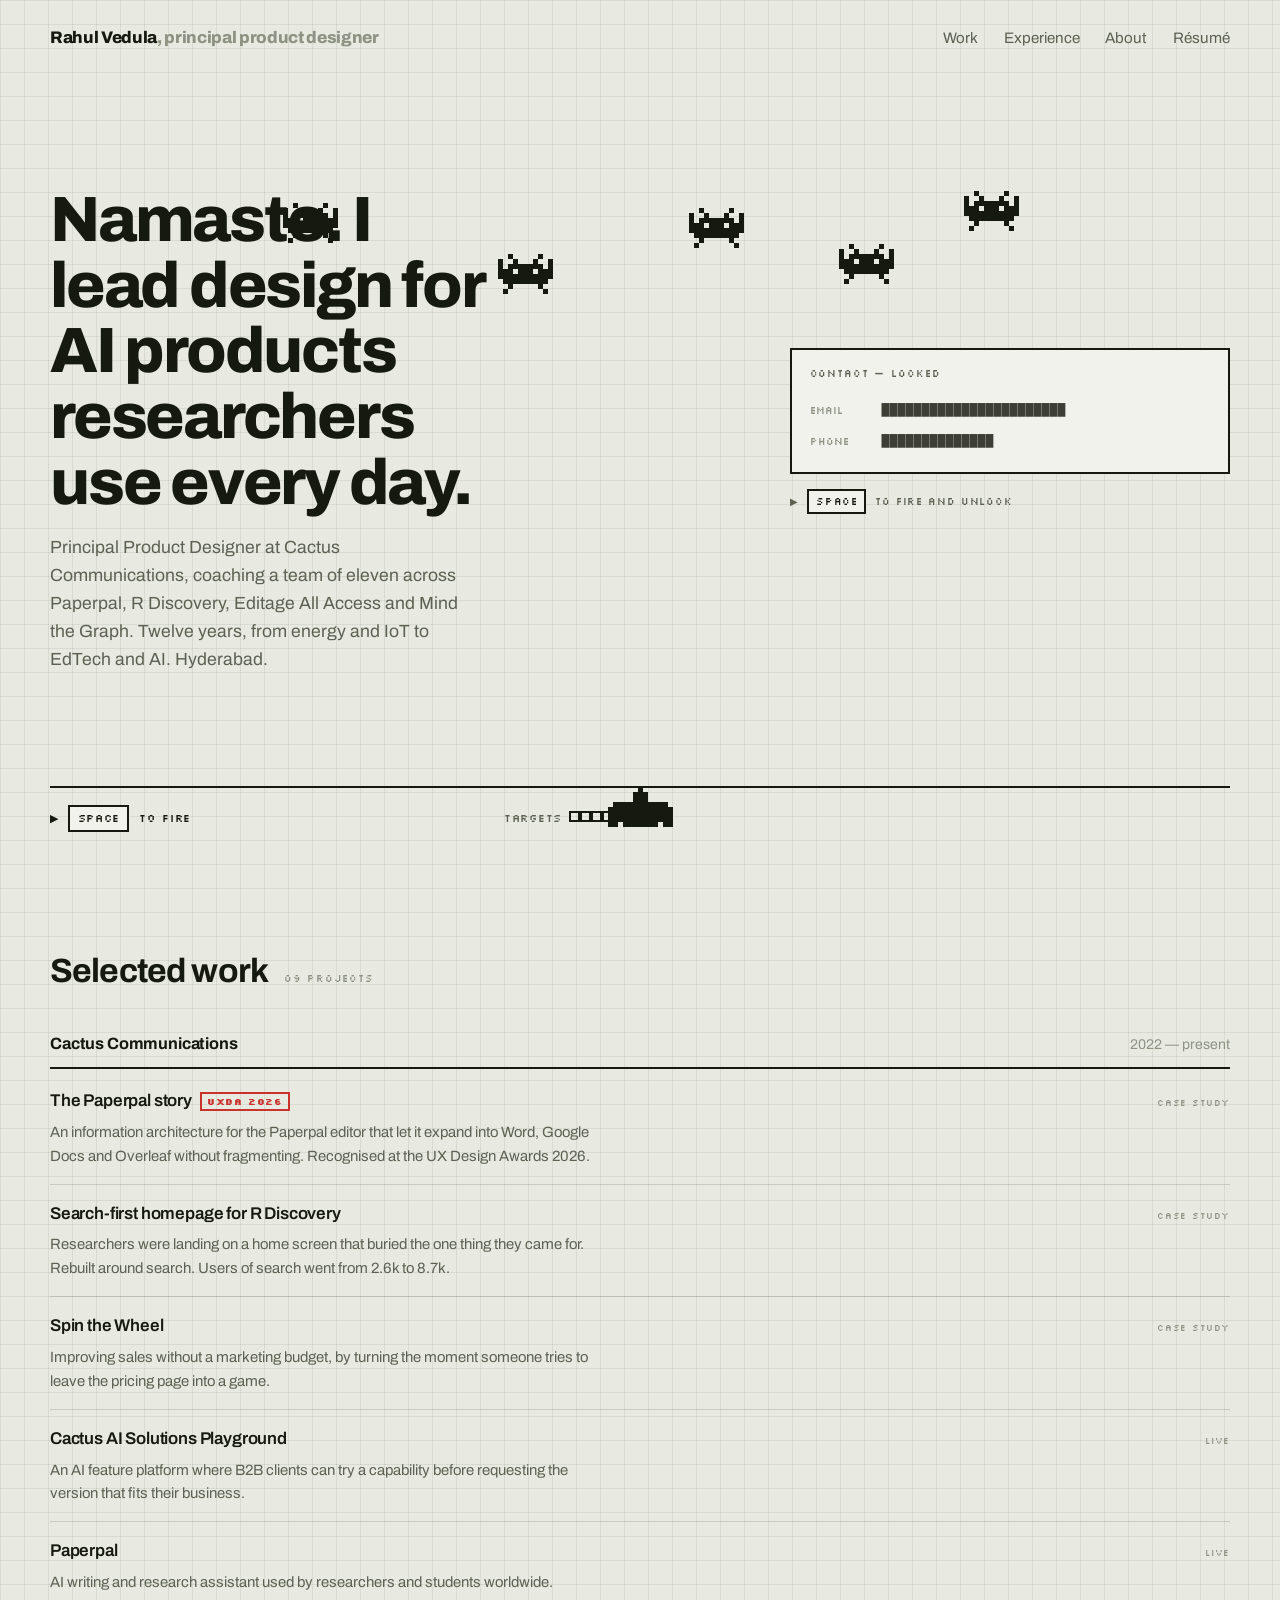
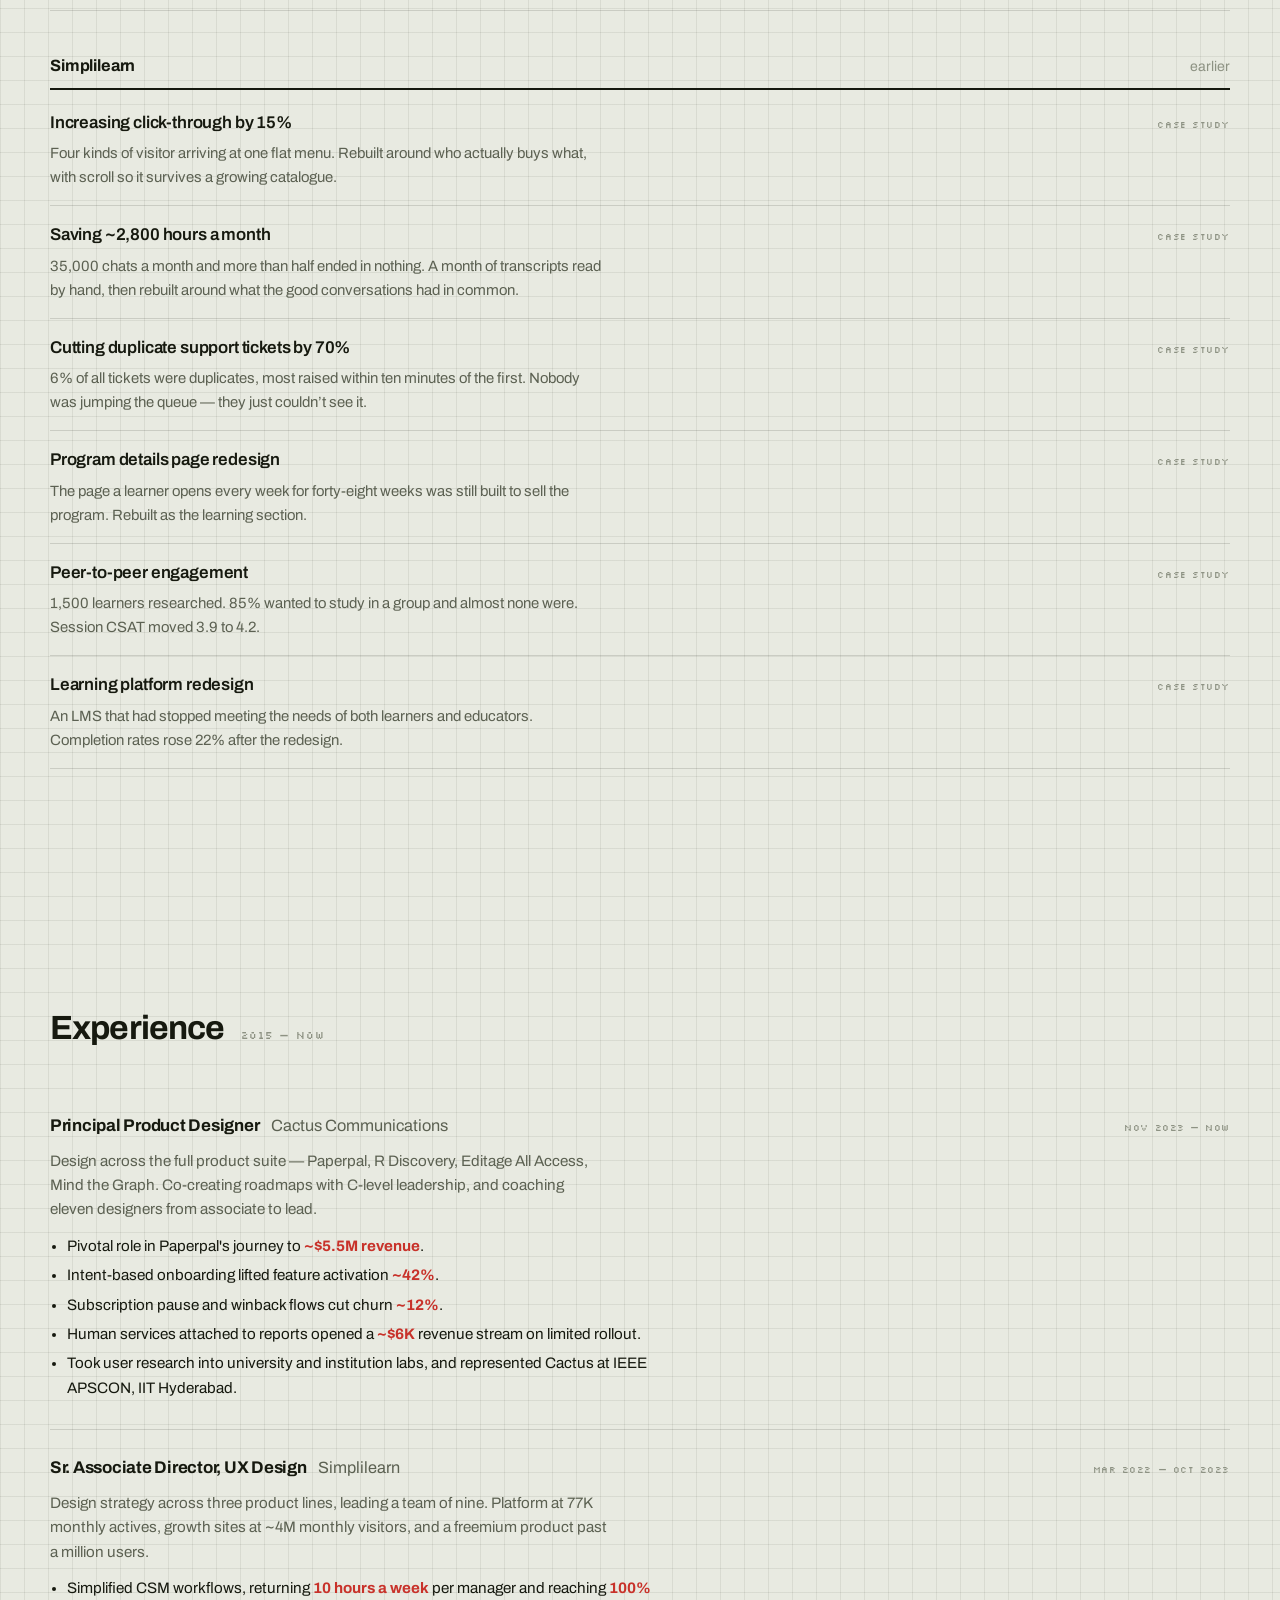
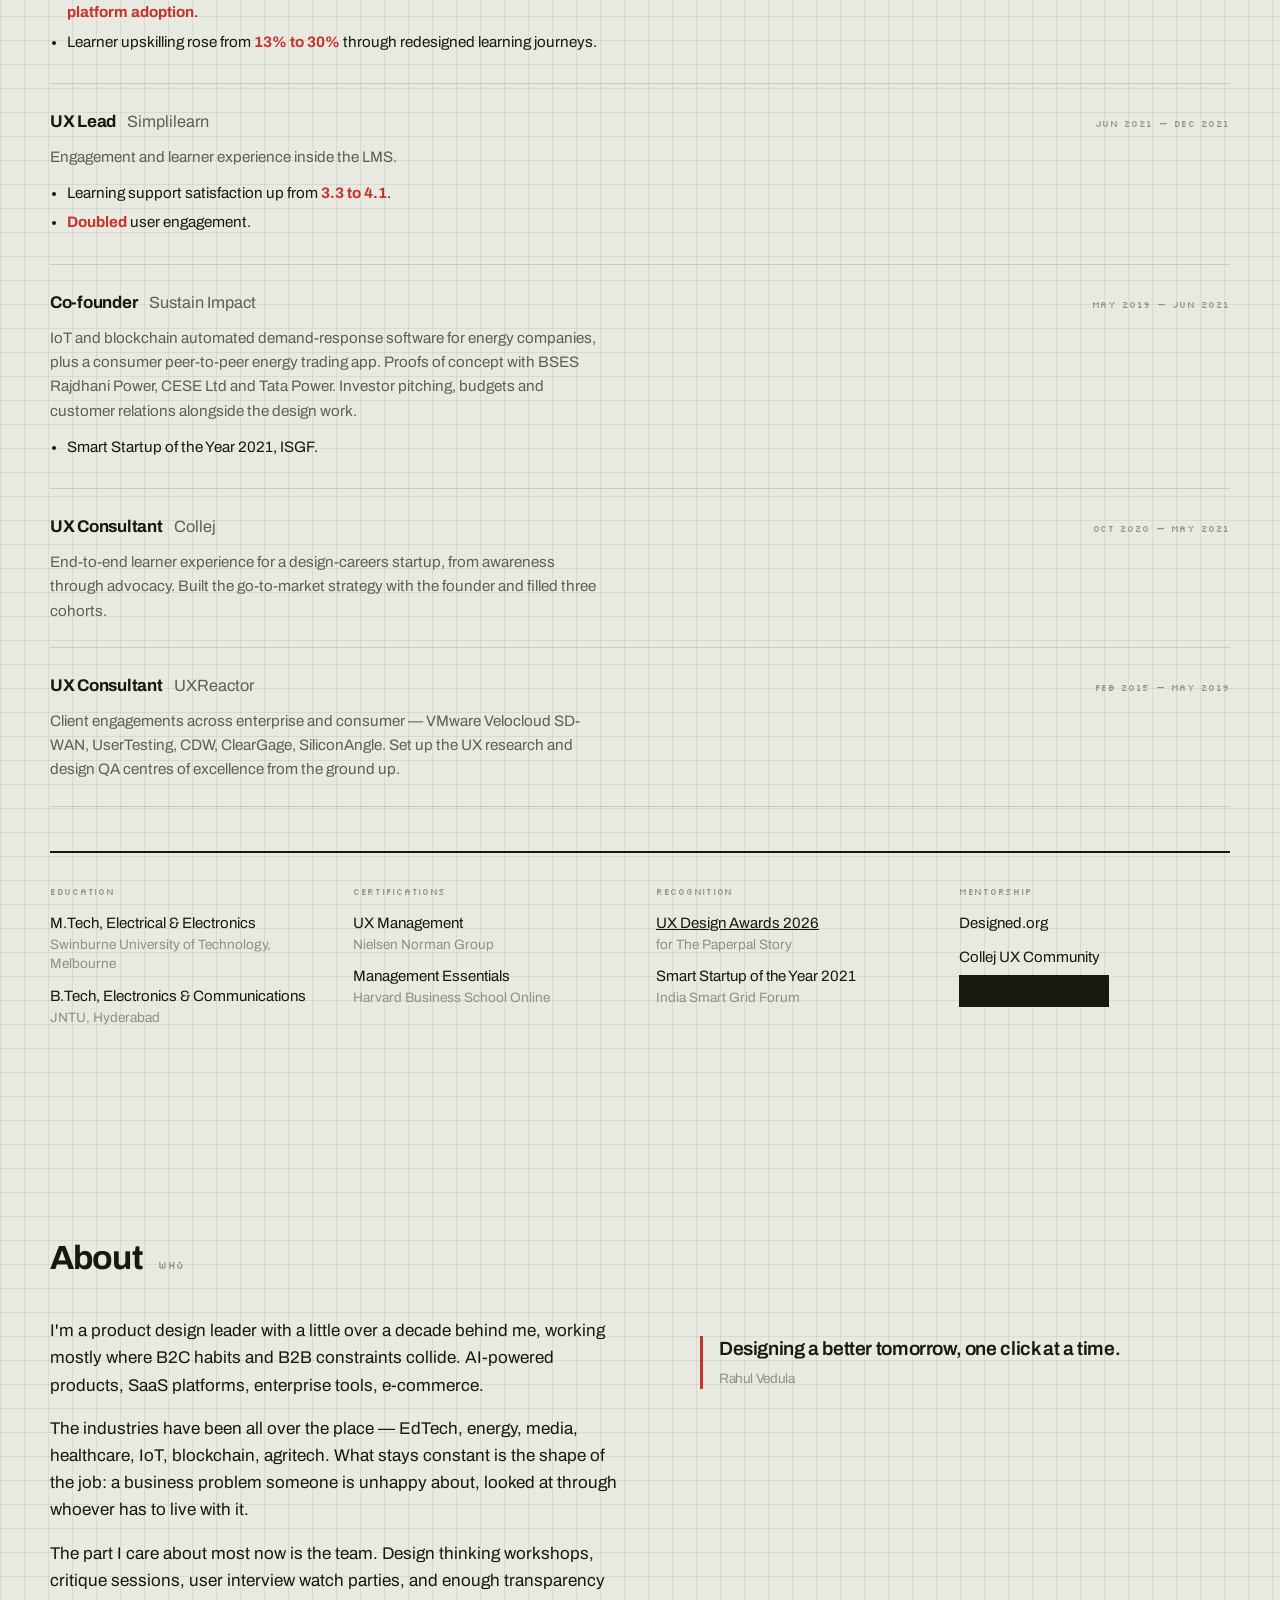
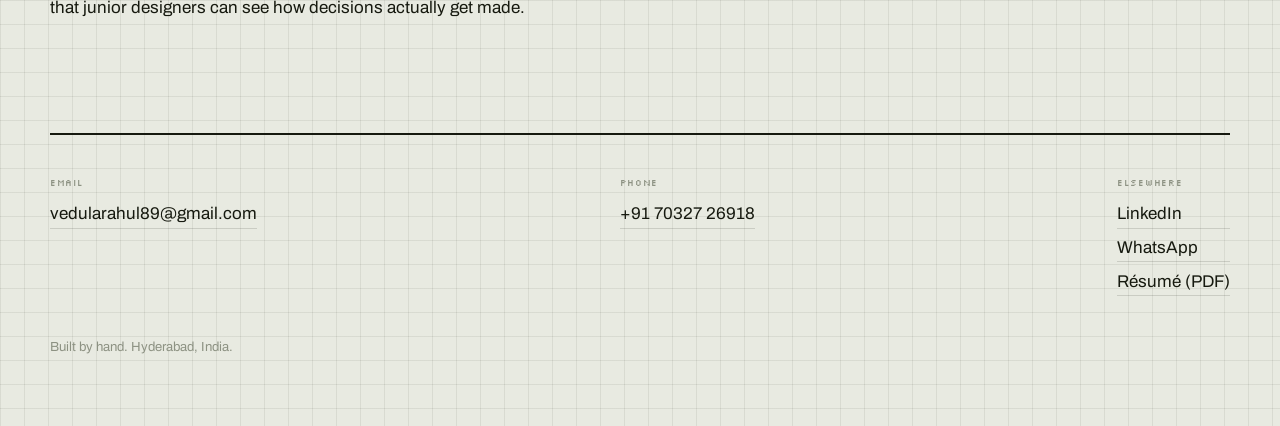
==== commit fe3e3dd7: "Add files via upload add case studies and shared stylesheet" ====
--- a/index.html
+++ b/index.html
@@ -320,16 +320,16 @@
         <p class="item__d">An information architecture for the Paperpal editor that let it expand into Word, Google Docs and Overleaf without fragmenting. Recognised at the UX Design Awards 2026.</p>
       </a>
 
-      <a class="item" href="https://www.figma.com/deck/4vkU1ESvDFRCVYHM8uAXc7/R-Discovery---Search-Bar-Casestudy?node-id=43-115&p=f&t=oR9jJO94YsvEjnu8-1" target="_blank" rel="noopener">
+      <a class="item" href="r-discovery.html">
         <span class="item__t">Search-first homepage for R Discovery</span>
         <span class="item__go">CASE STUDY</span>
-        <p class="item__d">Researchers were landing on a homepage that buried the one thing they came for. Rebuilt around search. Engagement up 223%.</p>
-      </a>
-
-      <a class="item" href="https://www.figma.com/deck/ckK2WaEsiNs2dg1l25q8tV/Untitled?node-id=1-167&p=f&t=oj70pPrYOLZOopge-1" target="_blank" rel="noopener">
-        <span class="item__t">Zero-cost sales surge</span>
+        <p class="item__d">Researchers were landing on a home screen that buried the one thing they came for. Rebuilt around search. Users of search went from 2.6k to 8.7k.</p>
+      </a>
+
+      <a class="item" href="spin-the-wheel.html">
+        <span class="item__t">Spin the Wheel</span>
         <span class="item__go">CASE STUDY</span>
-        <p class="item__d">Monetising traffic that was already arriving, without spending a rupee on acquisition.</p>
+        <p class="item__d">Improving sales without a marketing budget, by turning the moment someone tries to leave the pricing page into a game.</p>
       </a>
 
       <a class="item" href="https://aisolutions.cactusglobal.com" target="_blank" rel="noopener">
@@ -348,31 +348,37 @@
     <div class="group">
       <div class="group__co"><strong>Simplilearn</strong><em>earlier</em></div>
 
-      <a class="item" href="https://rahulvedula.framer.website/megamenu" target="_blank" rel="noopener">
+      <a class="item" href="megamenu.html">
         <span class="item__t">Increasing click-through by 15%</span>
         <span class="item__go">CASE STUDY</span>
-        <p class="item__d">Navigation rebuilt for discoverability across very different learner personas. Traffic-to-lead ratio on target program pages went from 2.3% to 3.7%.</p>
-      </a>
-
-      <a class="item" href="https://rahulvedula.framer.website/websitechatbot-d" target="_blank" rel="noopener">
-        <span class="item__t">Saving ~2,800 man hours a month</span>
+        <p class="item__d">Four kinds of visitor arriving at one flat menu. Rebuilt around who actually buys what, with scroll so it survives a growing catalogue.</p>
+      </a>
+
+      <a class="item" href="chatbot.html">
+        <span class="item__t">Saving ~2,800 hours a month</span>
         <span class="item__go">CASE STUDY</span>
-        <p class="item__d">35,000 visitors a month were dropping out of chat. A redesigned bot flow caught them before the sales team had to.</p>
-      </a>
-
-      <a class="item" href="https://rahulvedula.framer.website/ticketReduction" target="_blank" rel="noopener">
-        <span class="item__t">Cutting duplicate support tickets</span>
+        <p class="item__d">35,000 chats a month and more than half ended in nothing. A month of transcripts read by hand, then rebuilt around what the good conversations had in common.</p>
+      </a>
+
+      <a class="item" href="ticket-reduction.html">
+        <span class="item__t">Cutting duplicate support tickets by 70%</span>
         <span class="item__go">CASE STUDY</span>
-        <p class="item__d">Learners raised the same issue several times a day. Fixing that lifted CSAT and gave the support team their hours back.</p>
-      </a>
-
-      <a class="item" href="https://rahulvedula.framer.website/PeertoPeer-Engagement-d" target="_blank" rel="noopener">
+        <p class="item__d">6% of all tickets were duplicates, most raised within ten minutes of the first. Nobody was jumping the queue — they just couldn’t see it.</p>
+      </a>
+
+      <a class="item" href="program-details.html">
+        <span class="item__t">Program details page redesign</span>
+        <span class="item__go">CASE STUDY</span>
+        <p class="item__d">The page a learner opens every week for forty-eight weeks was still built to sell the program. Rebuilt as the learning section.</p>
+      </a>
+
+      <a class="item" href="peer-to-peer.html">
         <span class="item__t">Peer-to-peer engagement</span>
         <span class="item__go">CASE STUDY</span>
-        <p class="item__d">Learners who talk to each other finish their programs. Research into why they weren't.</p>
-      </a>
-
-      <a class="item" href="https://rahulvedula.framer.website/LMS" target="_blank" rel="noopener">
+        <p class="item__d">1,500 learners researched. 85% wanted to study in a group and almost none were. Session CSAT moved 3.9 to 4.2.</p>
+      </a>
+
+      <a class="item" href="lms.html">
         <span class="item__t">Learning platform redesign</span>
         <span class="item__go">CASE STUDY</span>
         <p class="item__d">An LMS that had stopped meeting the needs of both learners and educators. Completion rates rose 22% after the redesign.</p>
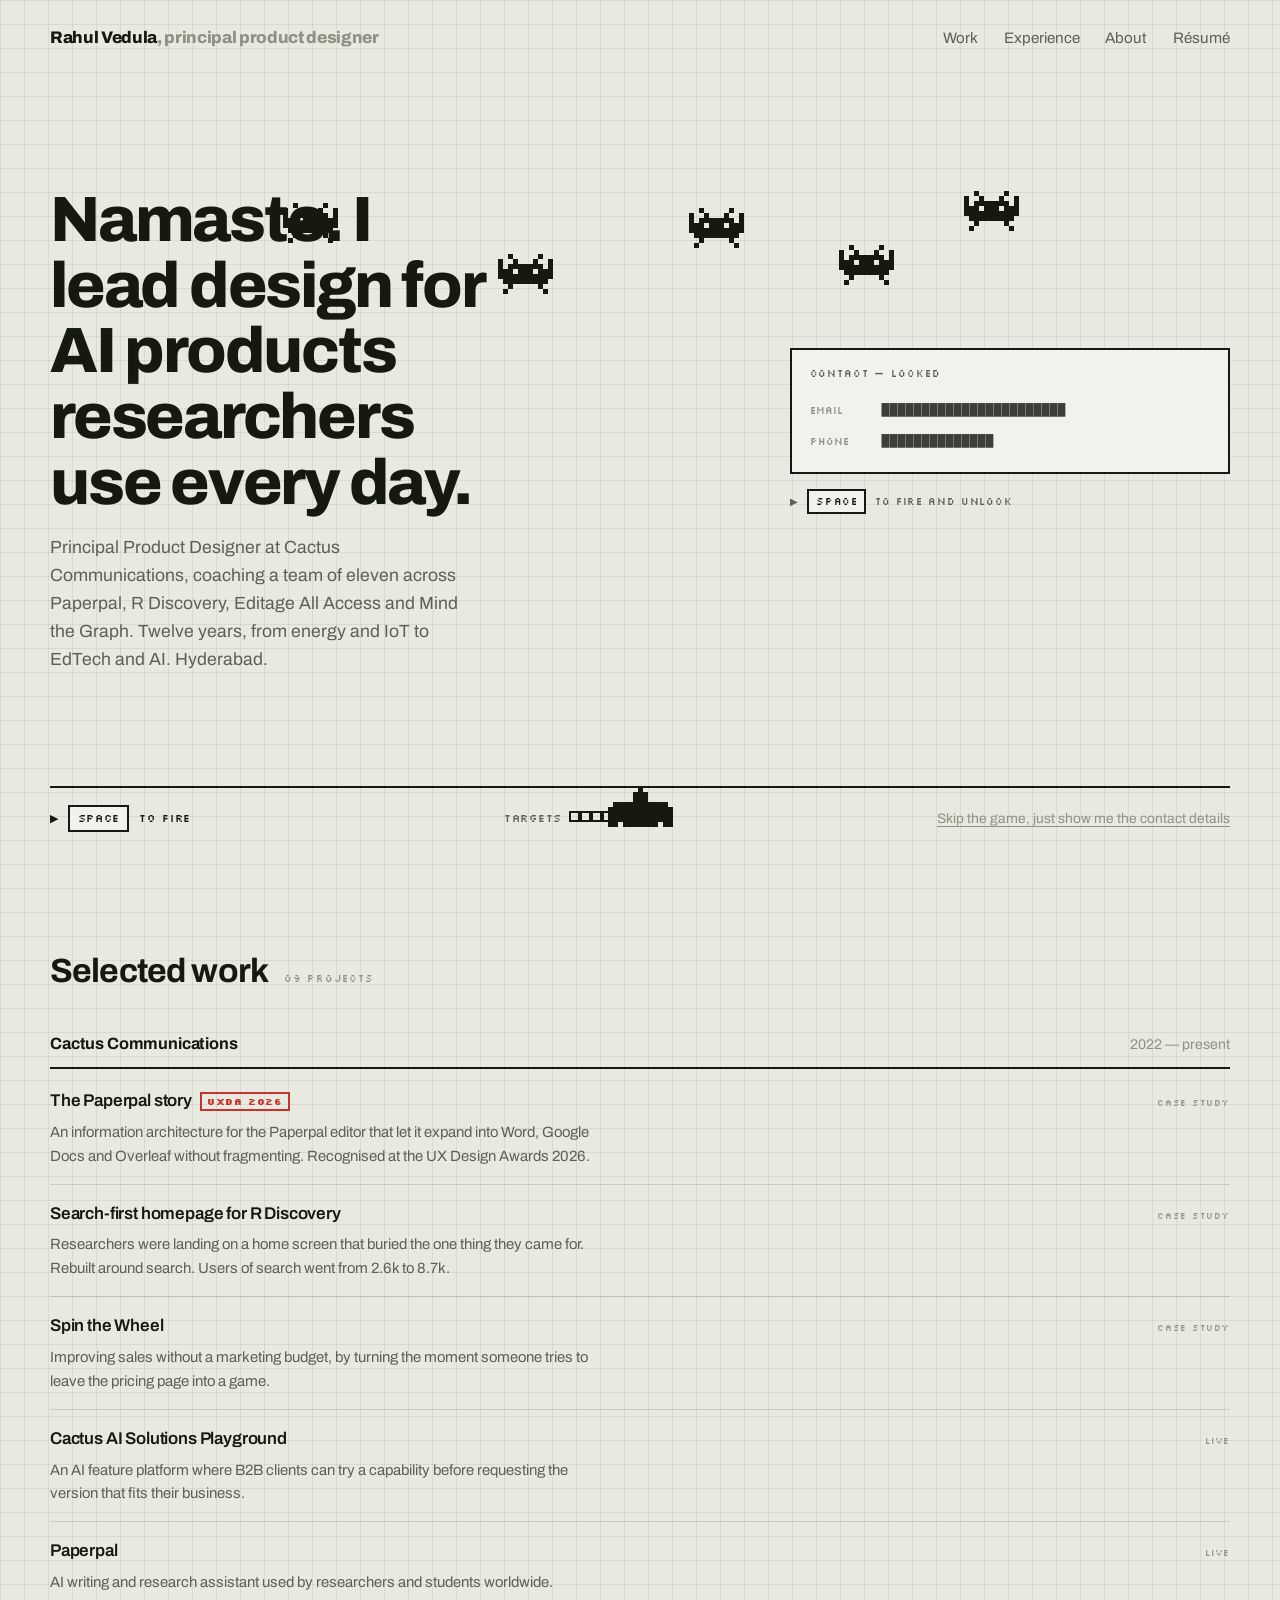
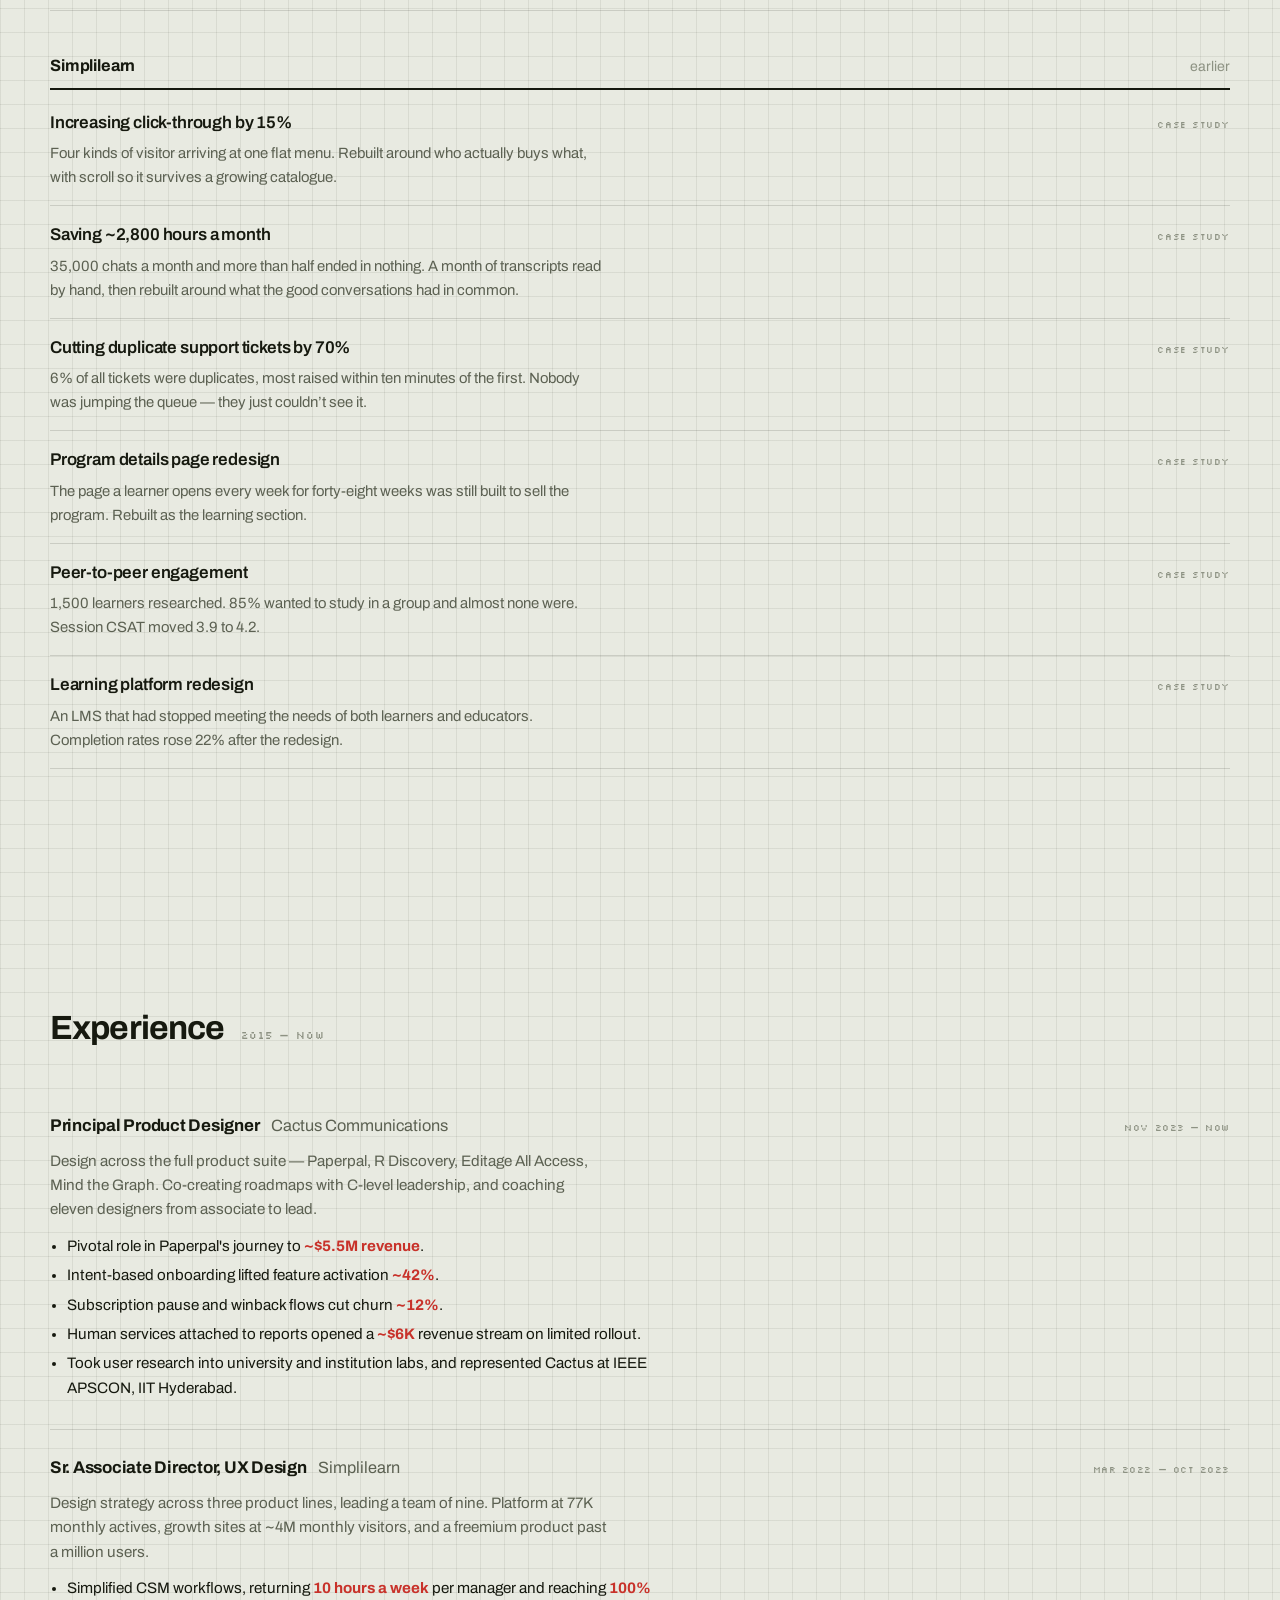
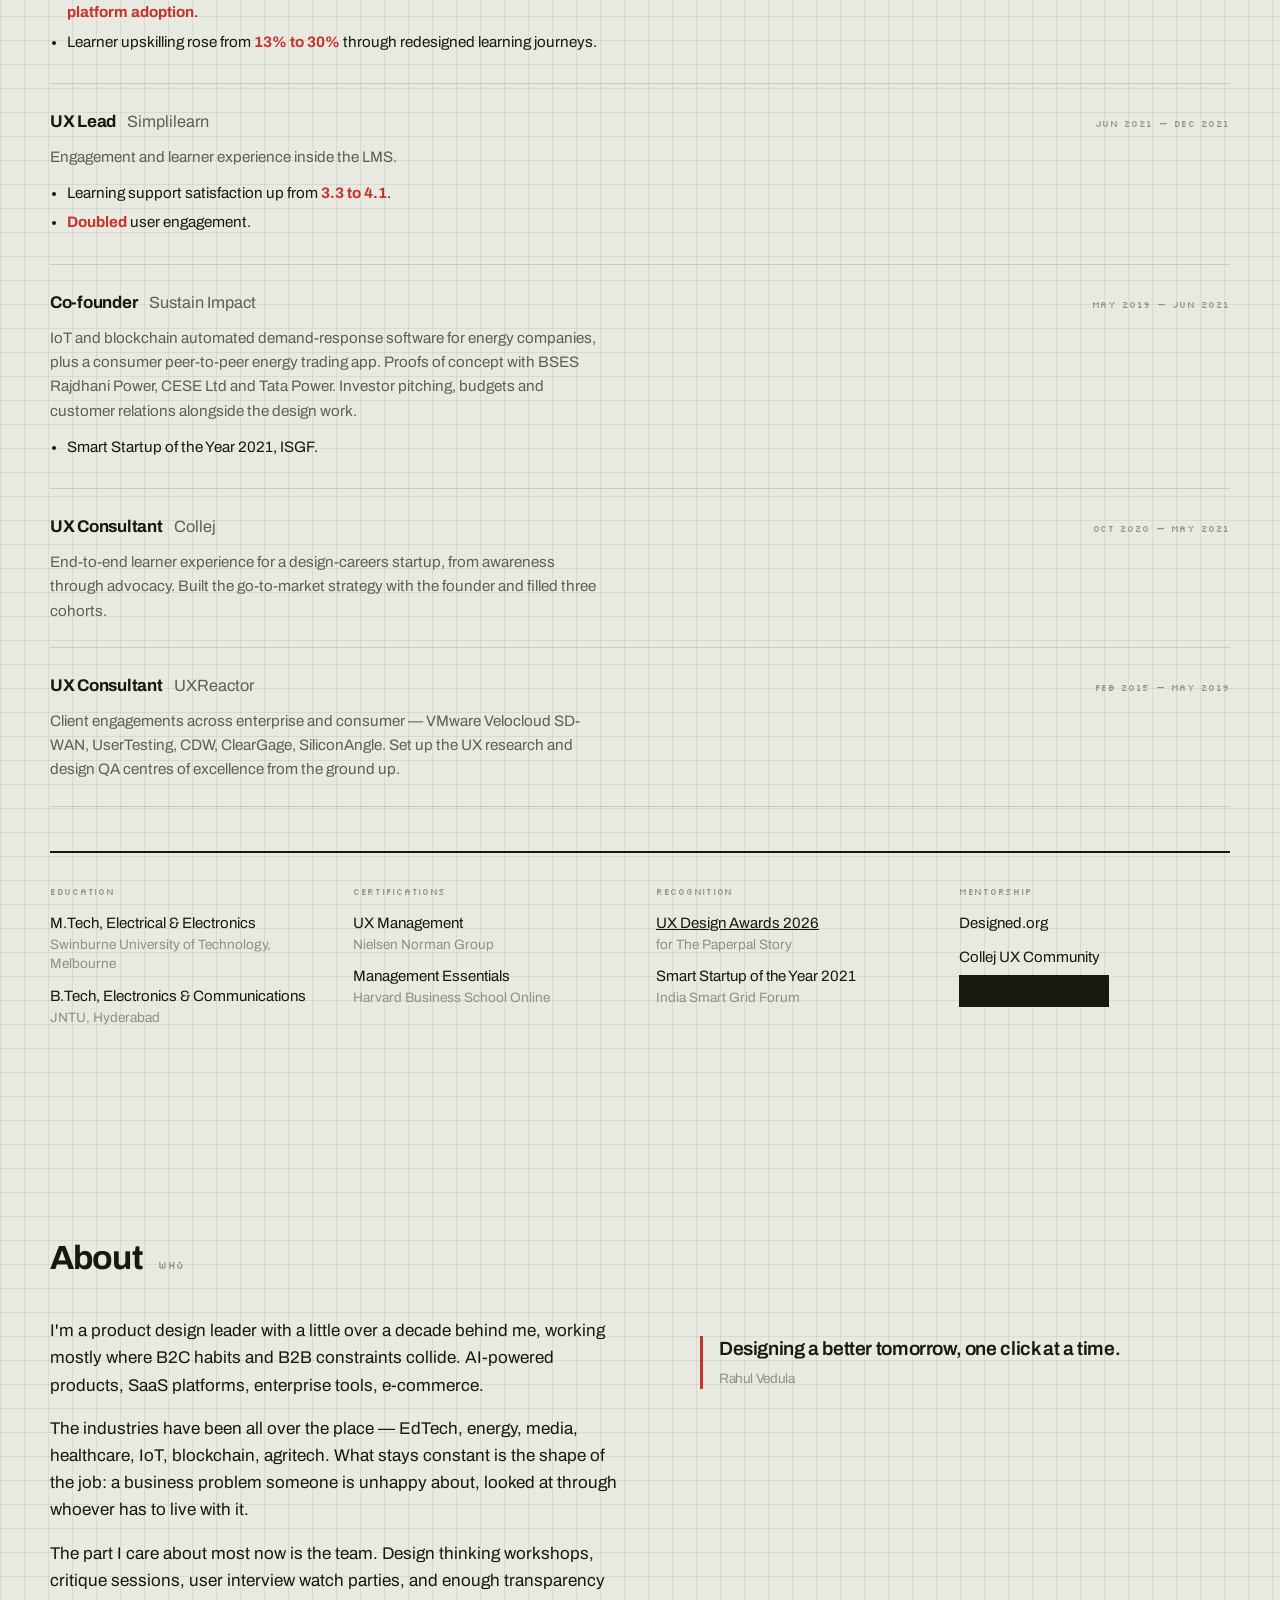
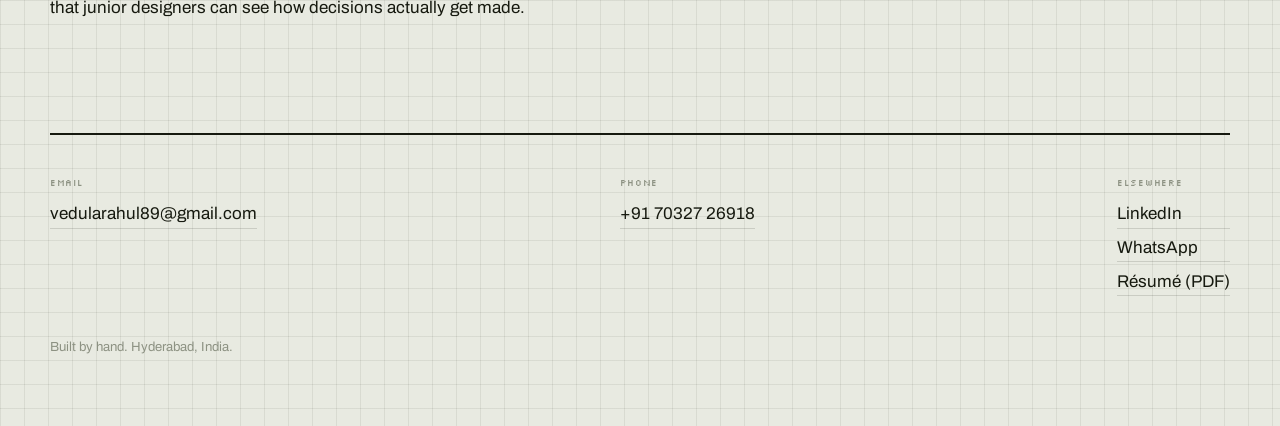
==== commit c16f580b: "Add files via upload fixing the skip button which should always be available to the user to see cont" ====
--- a/index.html
+++ b/index.html
@@ -674,7 +674,7 @@
   /* ── firing ───────────────────────────────────────────────────── */
   function fire(){
     if(won || cooldown > 0) return;
-    if(!started){ started = true; elSkip.classList.remove("is-shown"); }
+    if(!started){ started = true; }
     cooldown = 16;
     bullets.push({x:ship.x, y:H - spriteH(SHIP) - 34, vy:-9});
   }
@@ -809,10 +809,8 @@
     clearTimeout(rt); rt = setTimeout(resize, 120);
   });
 
-  // nobody has touched it after 9 seconds — offer the exit
-  setTimeout(function(){
-    if(!started && !won) elSkip.classList.add("is-shown");
-  }, 9000);
+  // the skip is always on offer, not a reward for sitting still
+  if(!won) elSkip.classList.add("is-shown");
 
   /* ── boot ─────────────────────────────────────────────────────── */
   if(touch){
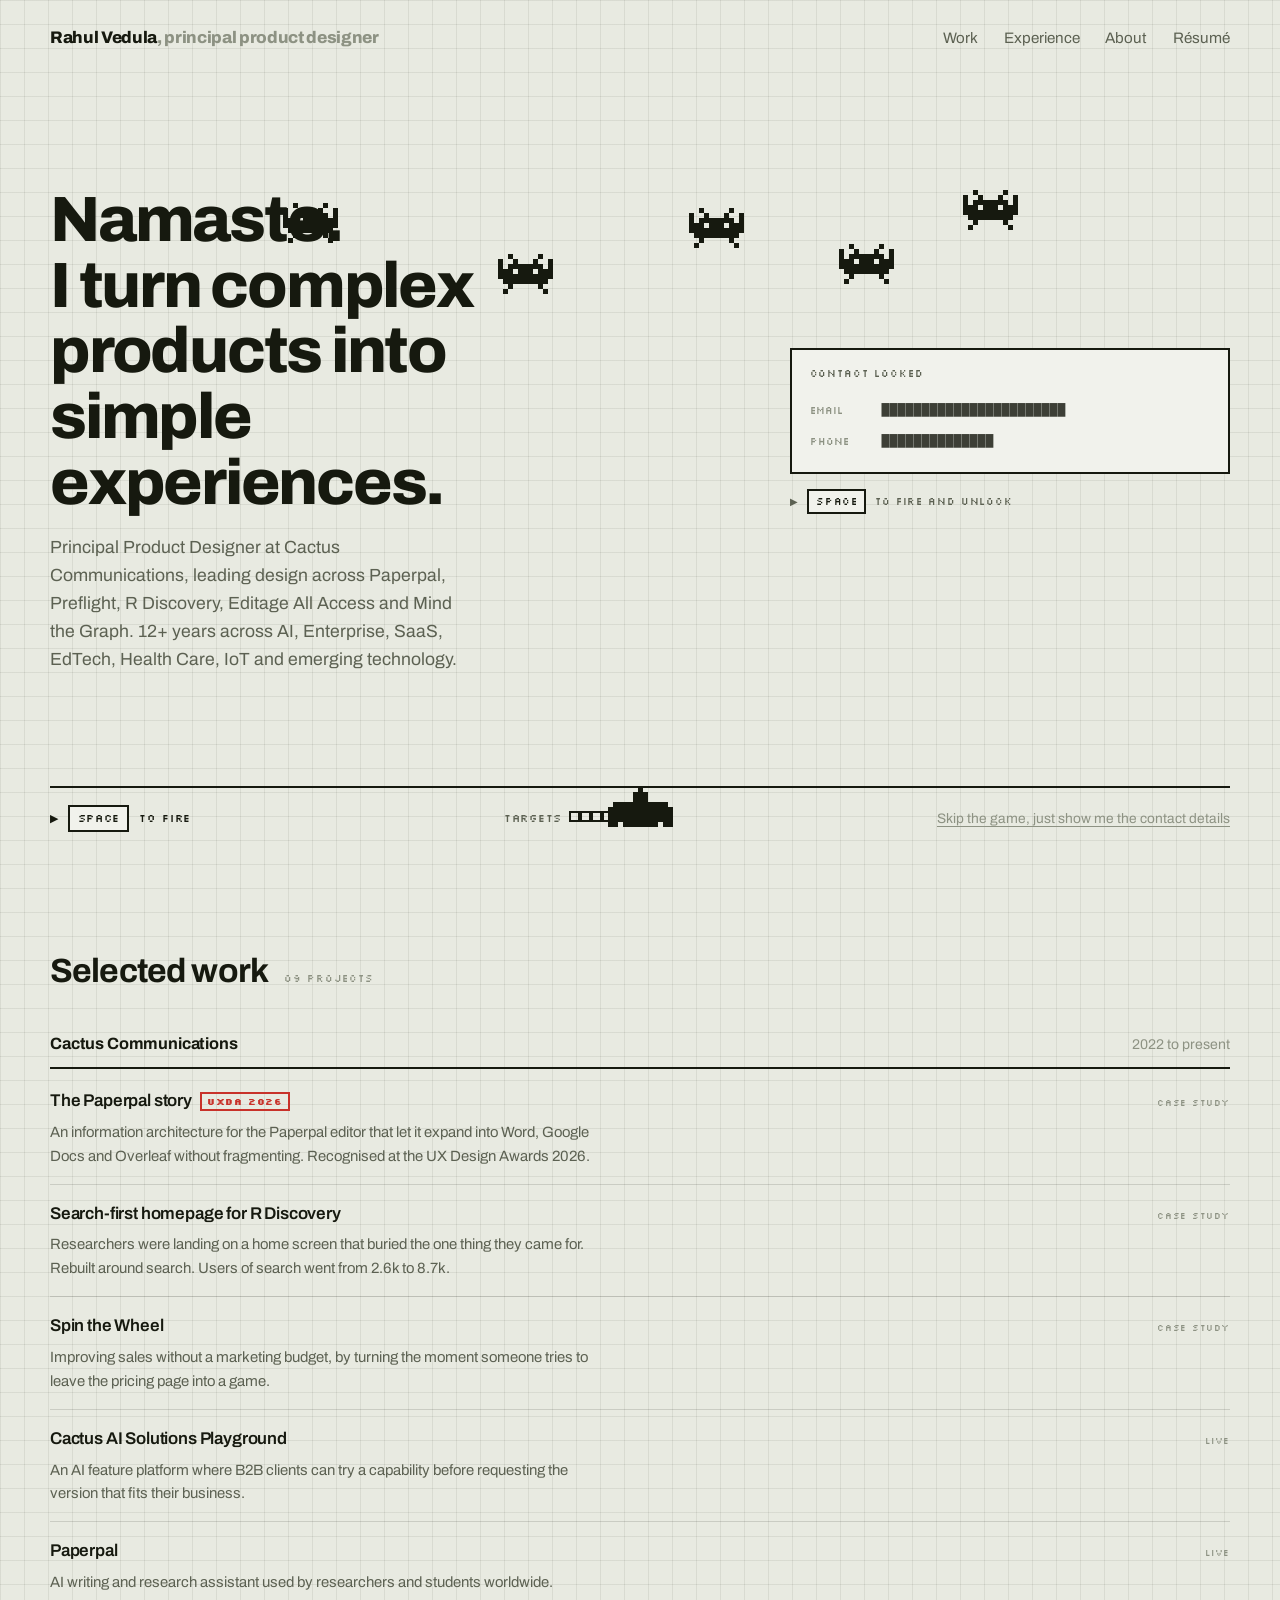
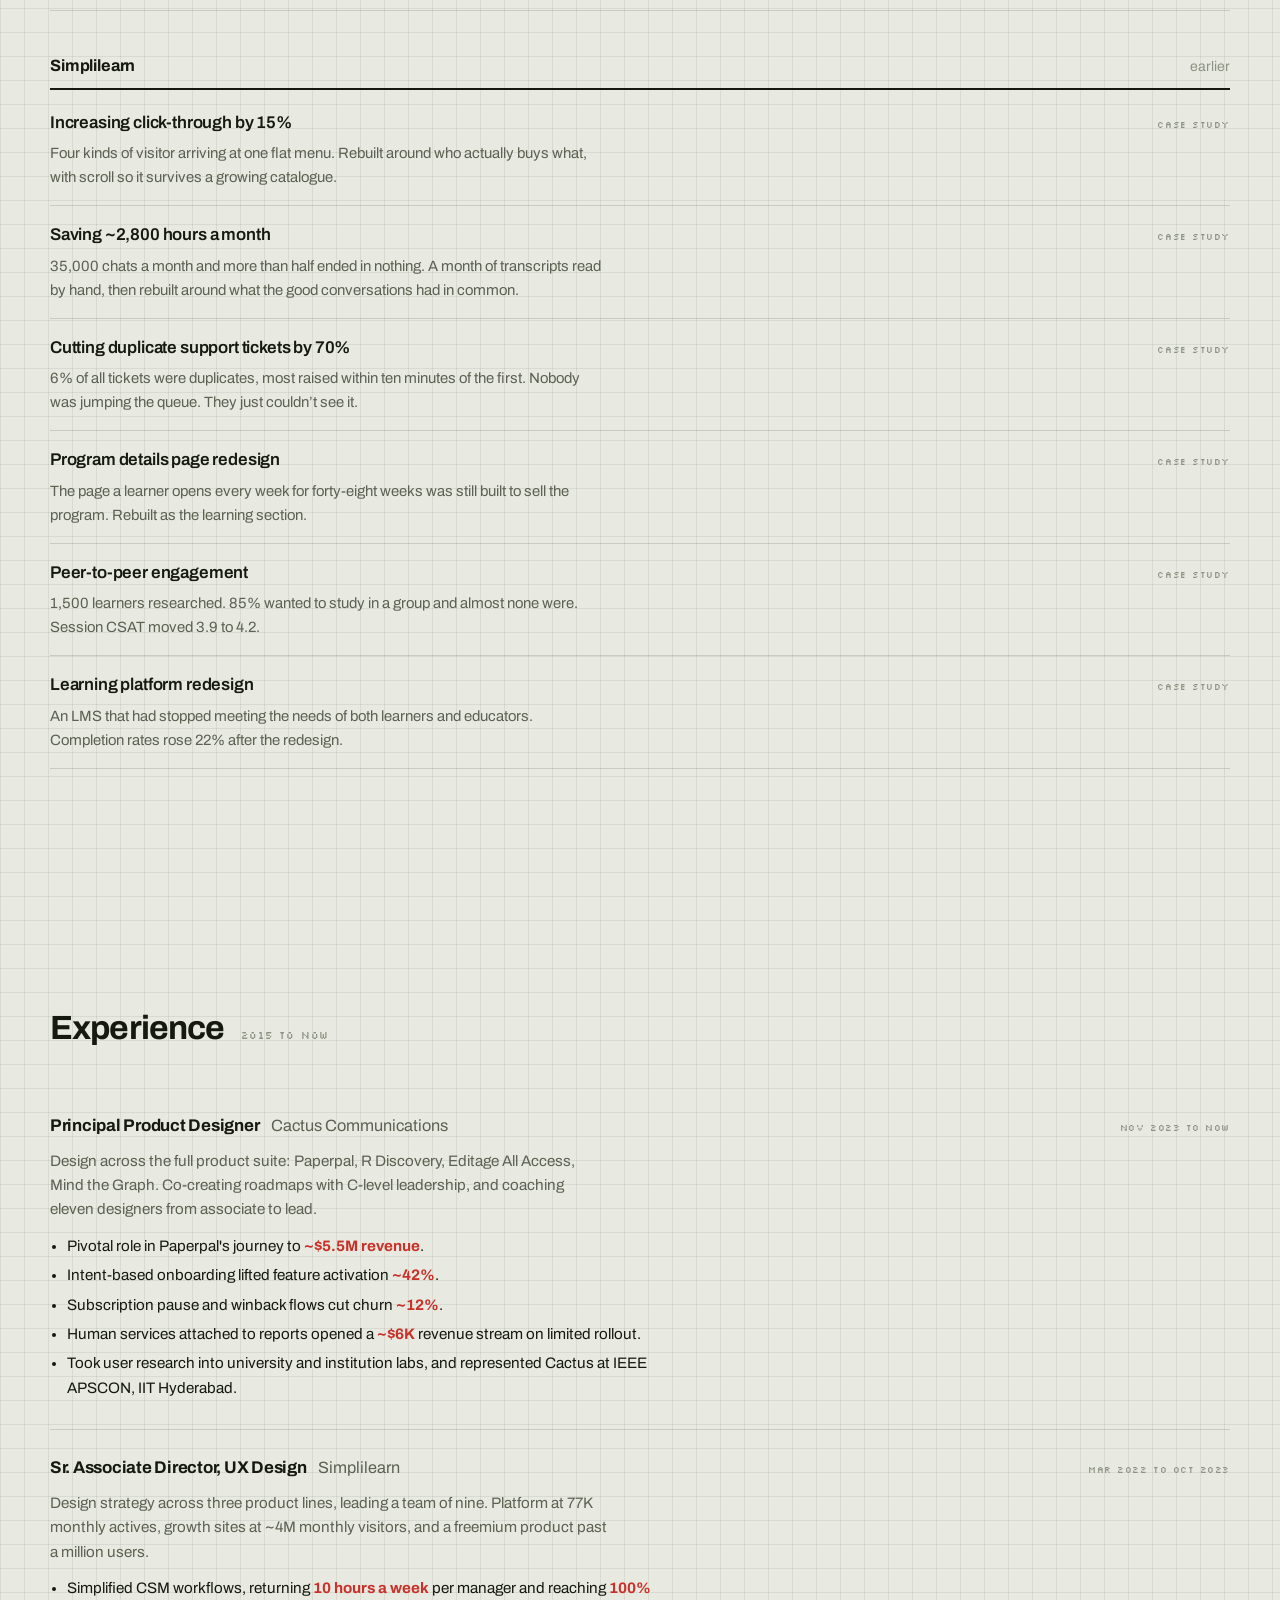
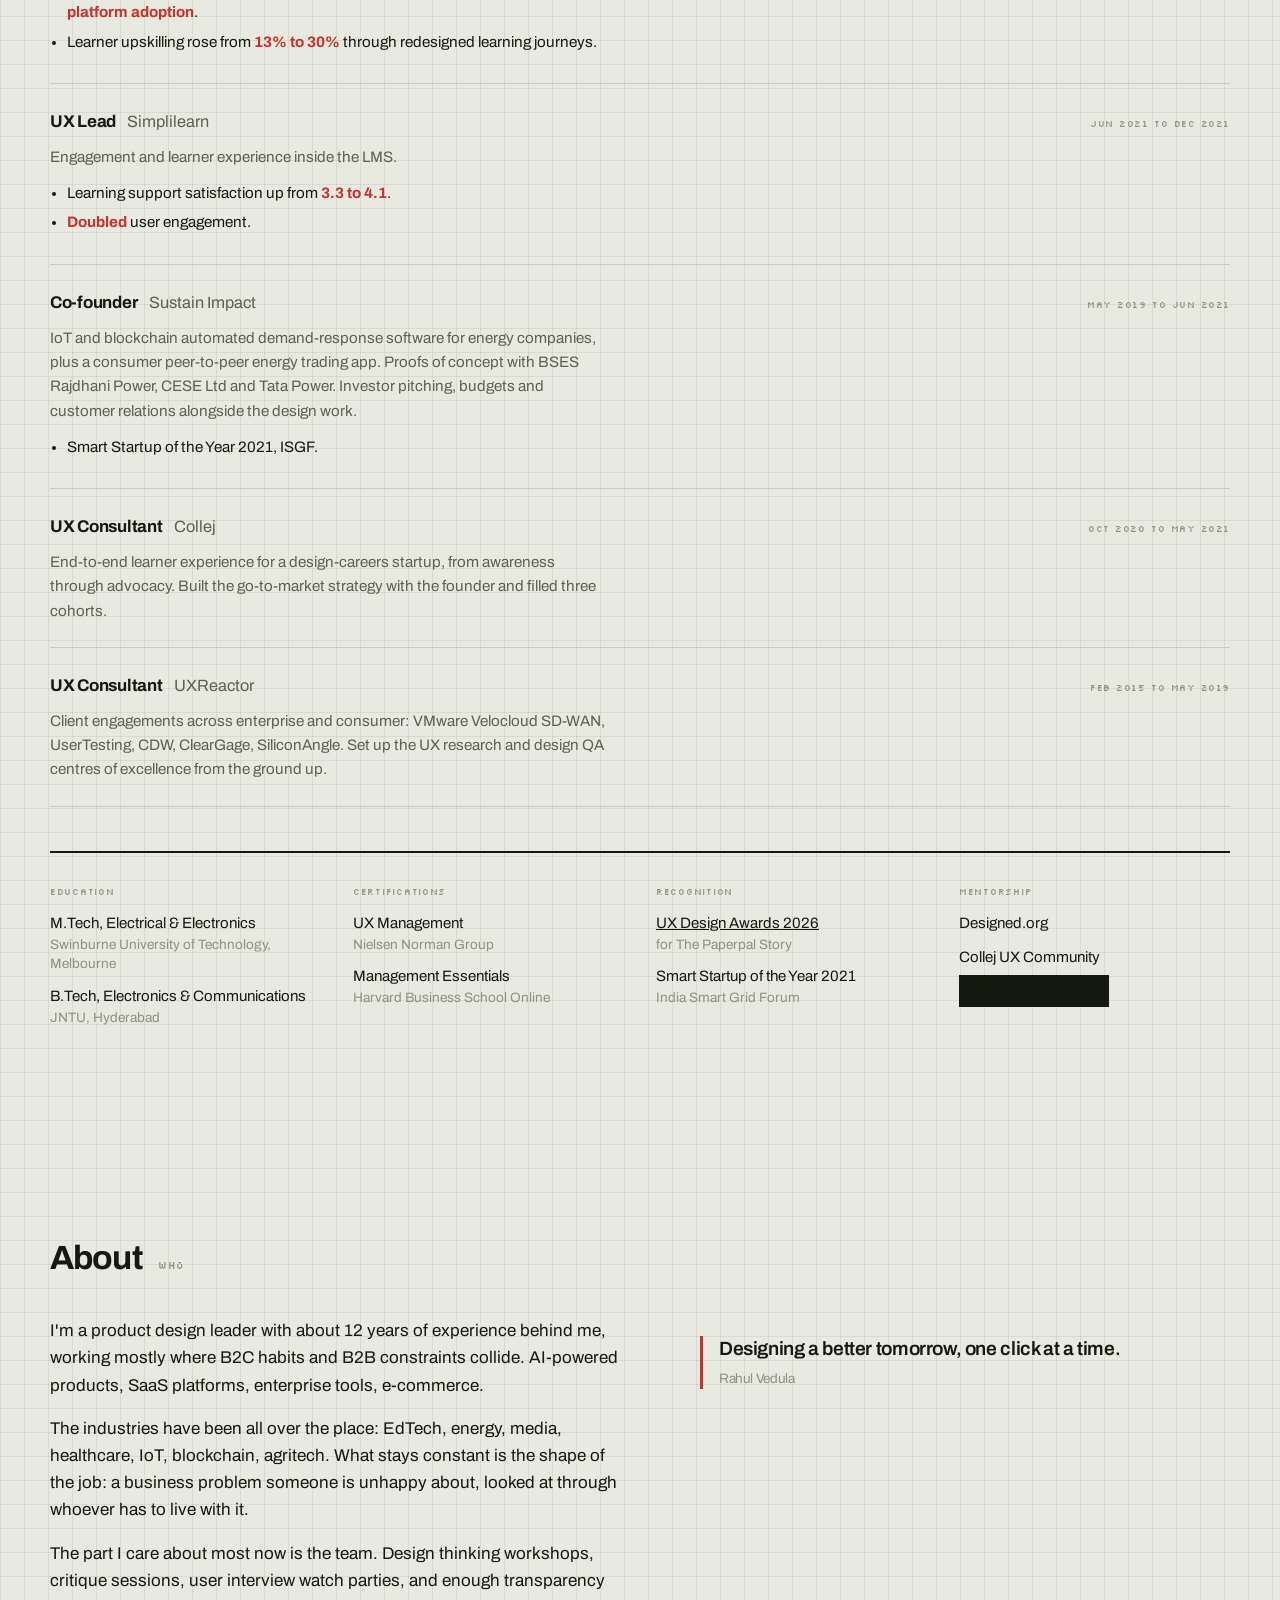
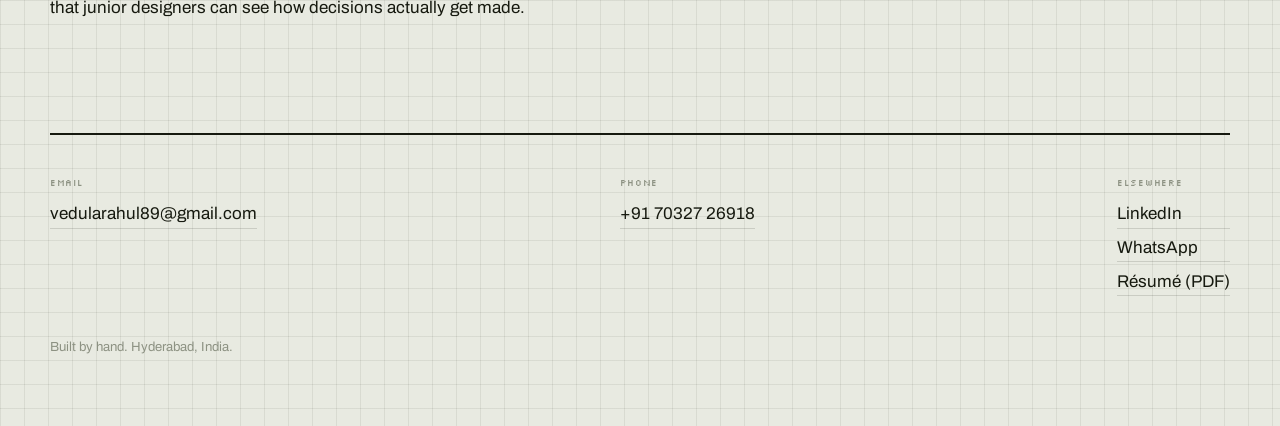
==== commit 4502ed17: "Add files via upload Changing the copy of first fold and removing mdashs" ====
--- a/index.html
+++ b/index.html
@@ -3,9 +3,9 @@
 <head>
 <meta charset="utf-8" />
 <meta name="viewport" content="width=device-width, initial-scale=1" />
-<title>Rahul Vedula — Principal Product Designer</title>
+<title>Rahul Vedula, Principal Product Designer</title>
 <meta name="description" content="Rahul Vedula, Principal Product Designer at Cactus Communications. Twelve years of product design across AI tools, SaaS and enterprise. Hyderabad, India." />
-<meta property="og:title" content="Rahul Vedula — Principal Product Designer" />
+<meta property="og:title" content="Rahul Vedula, Principal Product Designer" />
 <meta property="og:description" content="Twelve years designing AI, SaaS and enterprise products. Shoot the targets to unlock my contact details." />
 <meta property="og:type" content="website" />
 <link rel="icon" href="data:image/svg+xml,%3Csvg xmlns='http://www.w3.org/2000/svg' viewBox='0 0 11 8' shape-rendering='crispEdges'%3E%3Cpath fill='%2316190F' d='M2 0h1M8 0h1M3 1h1M7 1h1M2 2h7M1 3h2M4 3h3M8 3h2M0 4h11M0 5h1M2 5h7M10 5h1M0 6h1M2 6h1M8 6h1M10 6h1M3 7h2M6 7h2'/%3E%3C/svg%3E" />
@@ -263,14 +263,14 @@
 
     <div class="hero__body">
       <div class="hero__text">
-        <h1>Namaste. I lead design for AI products researchers use every day.</h1>
-        <p class="lede">Principal Product Designer at Cactus Communications, coaching a team of eleven across Paperpal, R Discovery, Editage All Access and Mind the Graph. Twelve years, from energy and IoT to EdTech and AI. Hyderabad.</p>
+        <h1>Namaste.<br />I turn complex products into simple experiences.</h1>
+        <p class="lede">Principal Product Designer at Cactus Communications, leading design across Paperpal, Preflight, R Discovery, Editage All Access and Mind the Graph. 12+ years across AI, Enterprise, SaaS, EdTech, Health Care, IoT and emerging technology.</p>
       </div>
 
       <div class="hero__side">
         <div class="locker" id="locker">
           <div class="stamp">CLEARED</div>
-          <div class="locker__title">CONTACT — LOCKED</div>
+          <div class="locker__title">CONTACT LOCKED</div>
           <div class="slot">
             <span class="slot__key">EMAIL</span>
             <span class="slot__val" id="slot-email"></span>
@@ -312,7 +312,7 @@
     <div class="sec-head"><h2>Selected work</h2><span>09 PROJECTS</span></div>
 
     <div class="group">
-      <div class="group__co"><strong>Cactus Communications</strong><em>2022 — present</em></div>
+      <div class="group__co"><strong>Cactus Communications</strong><em>2022 to present</em></div>
 
       <a class="item" href="paperpal.html">
         <span class="item__t">The Paperpal story<span class="item__tag">UXDA 2026</span></span>
@@ -363,7 +363,7 @@
       <a class="item" href="ticket-reduction.html">
         <span class="item__t">Cutting duplicate support tickets by 70%</span>
         <span class="item__go">CASE STUDY</span>
-        <p class="item__d">6% of all tickets were duplicates, most raised within ten minutes of the first. Nobody was jumping the queue — they just couldn’t see it.</p>
+        <p class="item__d">6% of all tickets were duplicates, most raised within ten minutes of the first. Nobody was jumping the queue. They just couldn’t see it.</p>
       </a>
 
       <a class="item" href="program-details.html">
@@ -388,11 +388,11 @@
 
   <!-- ── EXPERIENCE ───────────────────────────────────────────── -->
   <section id="experience">
-    <div class="sec-head"><h2>Experience</h2><span>2015 — NOW</span></div>
+    <div class="sec-head"><h2>Experience</h2><span>2015 TO NOW</span></div>
 
     <div class="role">
-      <div class="role__hd"><h3>Principal Product Designer</h3><span class="co">Cactus Communications</span><time>NOV 2023 — NOW</time></div>
-      <p>Design across the full product suite — Paperpal, R Discovery, Editage All Access, Mind the Graph. Co-creating roadmaps with C-level leadership, and coaching eleven designers from associate to lead.</p>
+      <div class="role__hd"><h3>Principal Product Designer</h3><span class="co">Cactus Communications</span><time>NOV 2023 TO NOW</time></div>
+      <p>Design across the full product suite: Paperpal, R Discovery, Editage All Access, Mind the Graph. Co-creating roadmaps with C-level leadership, and coaching eleven designers from associate to lead.</p>
       <ul>
         <li>Pivotal role in Paperpal's journey to <b>~$5.5M revenue</b>.</li>
         <li>Intent-based onboarding lifted feature activation <b>~42%</b>.</li>
@@ -403,7 +403,7 @@
     </div>
 
     <div class="role">
-      <div class="role__hd"><h3>Sr. Associate Director, UX Design</h3><span class="co">Simplilearn</span><time>MAR 2022 — OCT 2023</time></div>
+      <div class="role__hd"><h3>Sr. Associate Director, UX Design</h3><span class="co">Simplilearn</span><time>MAR 2022 TO OCT 2023</time></div>
       <p>Design strategy across three product lines, leading a team of nine. Platform at 77K monthly actives, growth sites at ~4M monthly visitors, and a freemium product past a million users.</p>
       <ul>
         <li>Simplified CSM workflows, returning <b>10 hours a week</b> per manager and reaching <b>100% platform adoption</b>.</li>
@@ -412,7 +412,7 @@
     </div>
 
     <div class="role">
-      <div class="role__hd"><h3>UX Lead</h3><span class="co">Simplilearn</span><time>JUN 2021 — DEC 2021</time></div>
+      <div class="role__hd"><h3>UX Lead</h3><span class="co">Simplilearn</span><time>JUN 2021 TO DEC 2021</time></div>
       <p>Engagement and learner experience inside the LMS.</p>
       <ul>
         <li>Learning support satisfaction up from <b>3.3 to 4.1</b>.</li>
@@ -421,7 +421,7 @@
     </div>
 
     <div class="role">
-      <div class="role__hd"><h3>Co-founder</h3><span class="co">Sustain Impact</span><time>MAY 2019 — JUN 2021</time></div>
+      <div class="role__hd"><h3>Co-founder</h3><span class="co">Sustain Impact</span><time>MAY 2019 TO JUN 2021</time></div>
       <p>IoT and blockchain automated demand-response software for energy companies, plus a consumer peer-to-peer energy trading app. Proofs of concept with BSES Rajdhani Power, CESE Ltd and Tata Power. Investor pitching, budgets and customer relations alongside the design work.</p>
       <ul>
         <li>Smart Startup of the Year 2021, ISGF.</li>
@@ -429,13 +429,13 @@
     </div>
 
     <div class="role">
-      <div class="role__hd"><h3>UX Consultant</h3><span class="co">Collej</span><time>OCT 2020 — MAY 2021</time></div>
+      <div class="role__hd"><h3>UX Consultant</h3><span class="co">Collej</span><time>OCT 2020 TO MAY 2021</time></div>
       <p>End-to-end learner experience for a design-careers startup, from awareness through advocacy. Built the go-to-market strategy with the founder and filled three cohorts.</p>
     </div>
 
     <div class="role">
-      <div class="role__hd"><h3>UX Consultant</h3><span class="co">UXReactor</span><time>FEB 2015 — MAY 2019</time></div>
-      <p>Client engagements across enterprise and consumer — VMware Velocloud SD-WAN, UserTesting, CDW, ClearGage, SiliconAngle. Set up the UX research and design QA centres of excellence from the ground up.</p>
+      <div class="role__hd"><h3>UX Consultant</h3><span class="co">UXReactor</span><time>FEB 2015 TO MAY 2019</time></div>
+      <p>Client engagements across enterprise and consumer: VMware Velocloud SD-WAN, UserTesting, CDW, ClearGage, SiliconAngle. Set up the UX research and design QA centres of excellence from the ground up.</p>
     </div>
 
     <div class="creds">
@@ -468,8 +468,8 @@
     <div class="sec-head"><h2>About</h2><span>WHO</span></div>
     <div class="about">
       <div>
-        <p>I'm a product design leader with a little over a decade behind me, working mostly where B2C habits and B2B constraints collide. AI-powered products, SaaS platforms, enterprise tools, e-commerce.</p>
-        <p>The industries have been all over the place — EdTech, energy, media, healthcare, IoT, blockchain, agritech. What stays constant is the shape of the job: a business problem someone is unhappy about, looked at through whoever has to live with it.</p>
+        <p>I'm a product design leader with about 12 years of experience behind me, working mostly where B2C habits and B2B constraints collide. AI-powered products, SaaS platforms, enterprise tools, e-commerce.</p>
+        <p>The industries have been all over the place: EdTech, energy, media, healthcare, IoT, blockchain, agritech. What stays constant is the shape of the job: a business problem someone is unhappy about, looked at through whoever has to live with it.</p>
         <p>The part I care about most now is the team. Design thinking workshops, critique sessions, user interview watch parties, and enough transparency that junior designers can see how decisions actually get made.</p>
       </div>
       <div>
@@ -603,7 +603,7 @@
     hits=TOTAL; won=true;
     renderLocker(); renderPips();
     locker.classList.add("is-open");
-    elTitle.textContent = silent ? "CONTACT" : "CONTACT — UNLOCKED";
+    elTitle.textContent = silent ? "CONTACT" : "CONTACT UNLOCKED";
     elWa.href = "https://wa.me/"+WA_NUMBER;
     elPrompt.style.display="none";
     elSkip.classList.remove("is-shown");
@@ -696,7 +696,7 @@
     if(seg) revealed[seg.slot][seg.i] = true;
     hits++;
     renderLocker(); renderPips();
-    elTitle.textContent = "CONTACT — " + (TOTAL-hits) + " TO GO";
+    elTitle.textContent = "CONTACT " + (TOTAL-hits) + " TO GO";
     if(hits >= TOTAL) setTimeout(function(){ unlockAll(false); }, 520);
   }
 
@@ -716,7 +716,7 @@
       drawSprite(sp, g.x, g.y, "#16190F");
     }
 
-    // bullets — nudged toward the nearest target so nobody wastes five shots
+    // bullets, nudged toward the nearest target so nobody wastes five shots
     for(let i=bullets.length-1;i>=0;i--){
       const b = bullets[i];
       const g = nearestTarget(b.x);
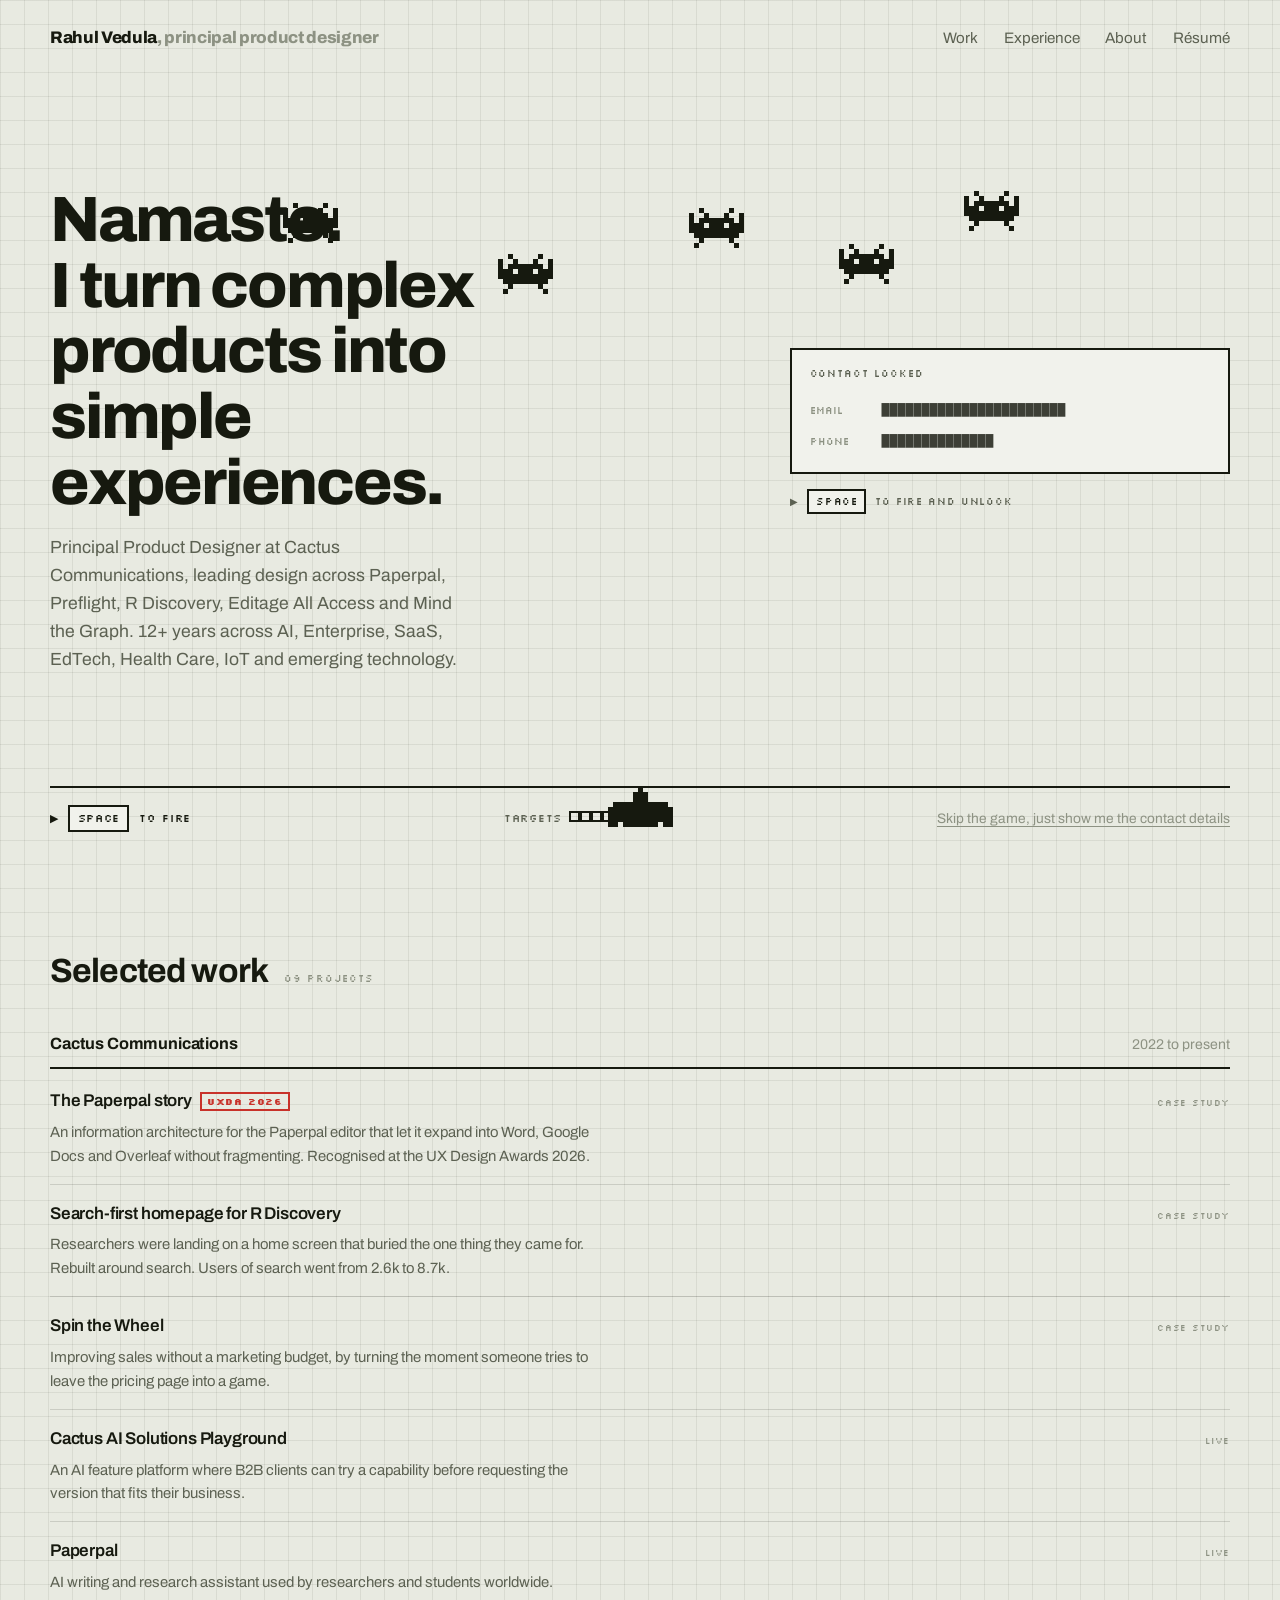
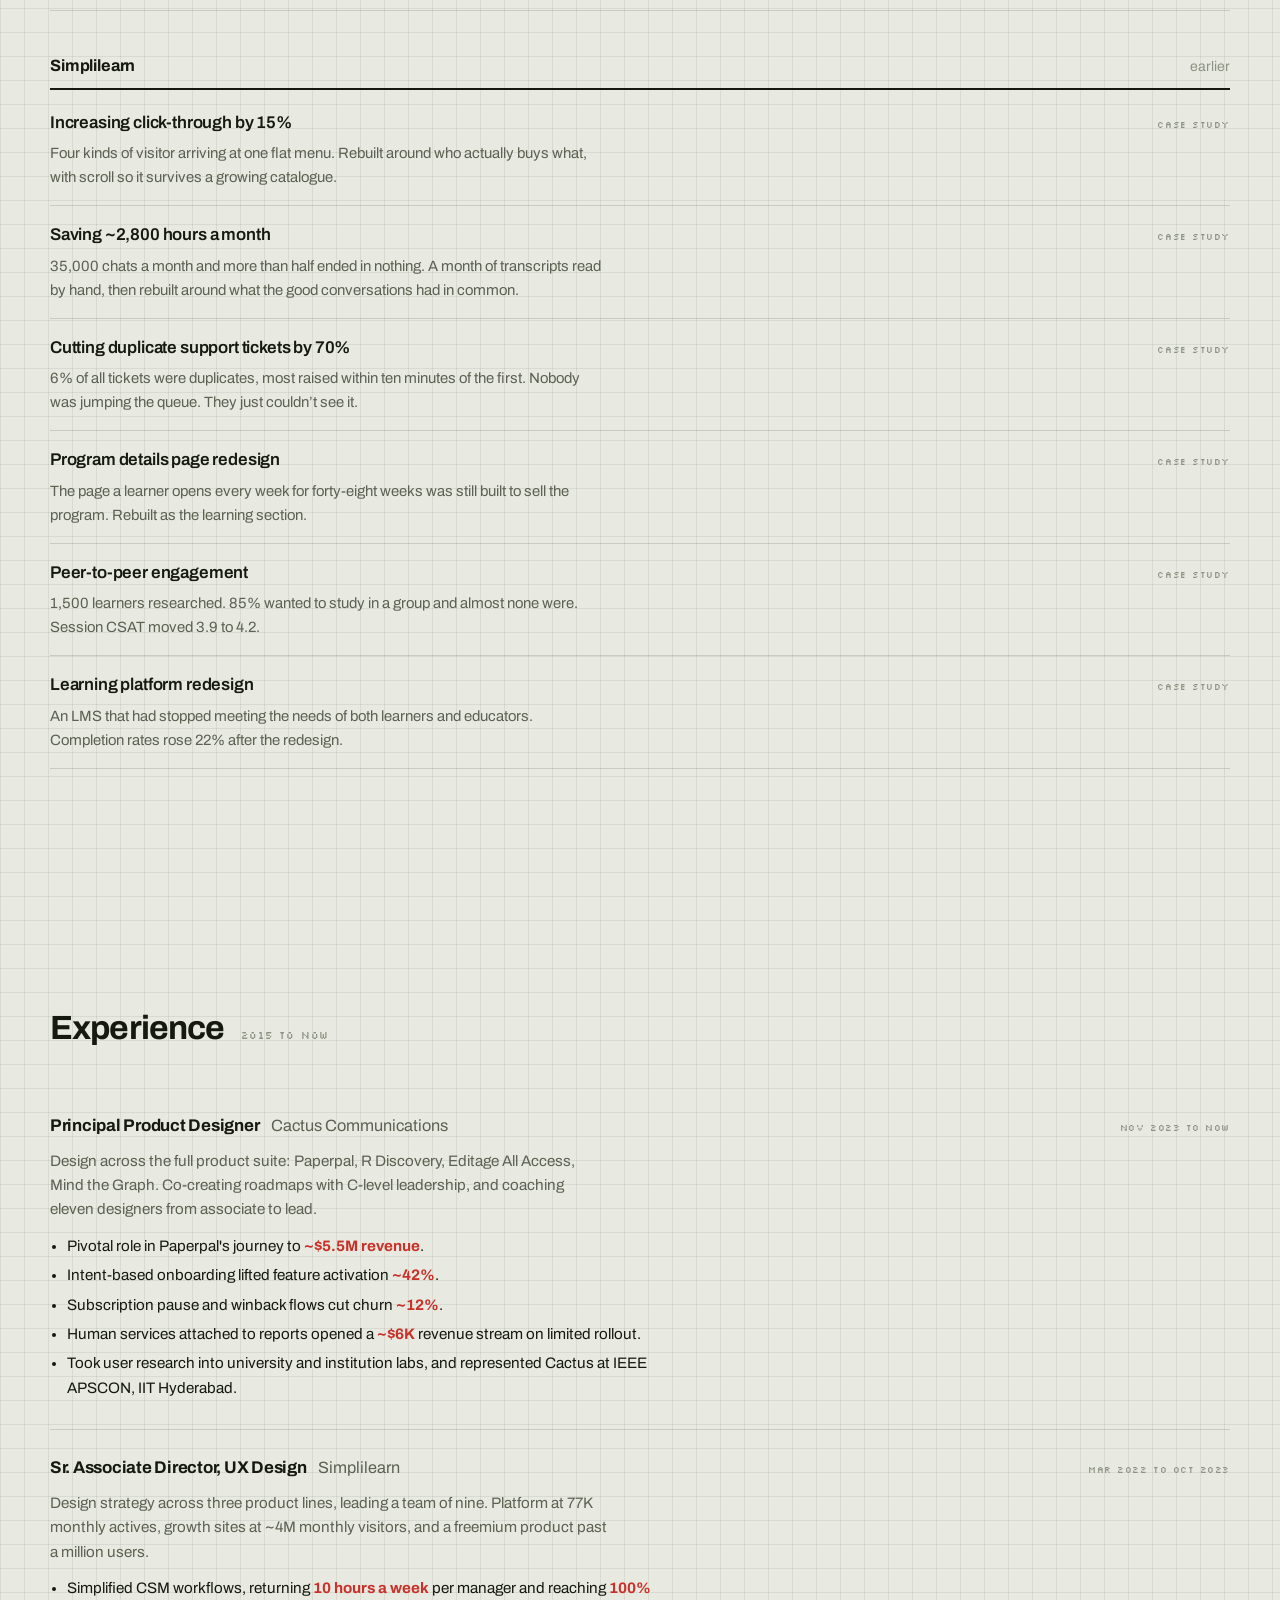
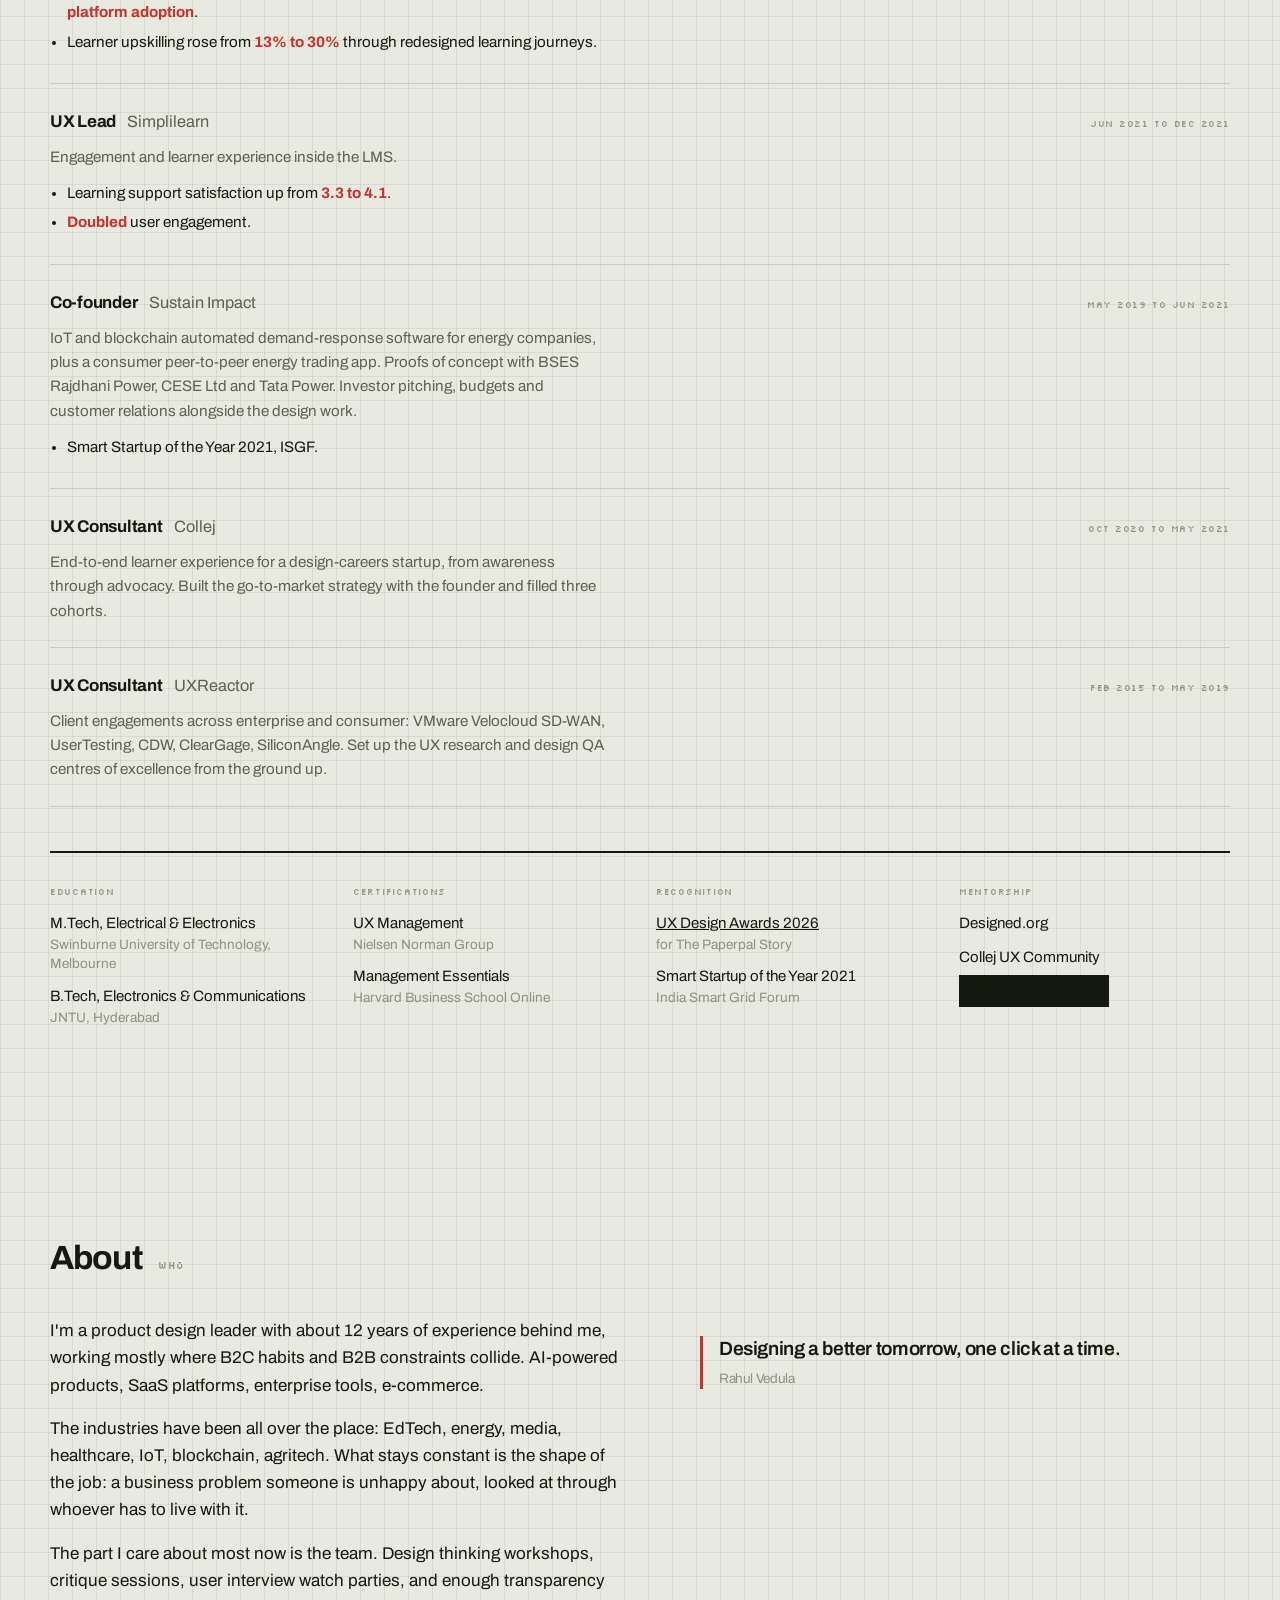
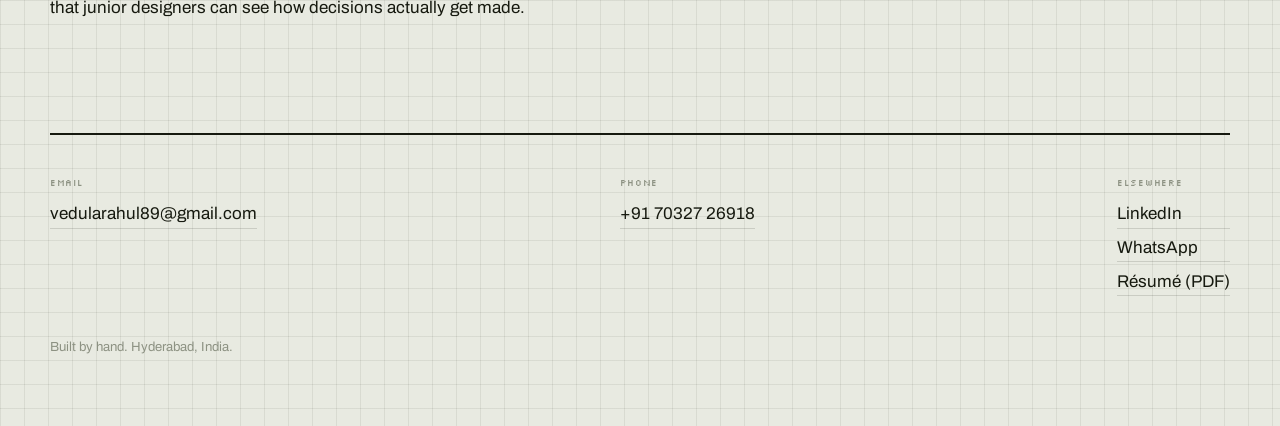
==== commit 1a6adf21: "Add files via upload Fav icon update" ====
--- a/index.html
+++ b/index.html
@@ -8,7 +8,9 @@
 <meta property="og:title" content="Rahul Vedula, Principal Product Designer" />
 <meta property="og:description" content="Twelve years designing AI, SaaS and enterprise products. Shoot the targets to unlock my contact details." />
 <meta property="og:type" content="website" />
-<link rel="icon" href="data:image/svg+xml,%3Csvg xmlns='http://www.w3.org/2000/svg' viewBox='0 0 11 8' shape-rendering='crispEdges'%3E%3Cpath fill='%2316190F' d='M2 0h1M8 0h1M3 1h1M7 1h1M2 2h7M1 3h2M4 3h3M8 3h2M0 4h11M0 5h1M2 5h7M10 5h1M0 6h1M2 6h1M8 6h1M10 6h1M3 7h2M6 7h2'/%3E%3C/svg%3E" />
+<link rel="icon" type="image/png" sizes="16x16" href="[data-uri]" />
+<link rel="icon" type="image/png" sizes="32x32" href="[data-uri]" />
+<link rel="icon" type="image/png" sizes="48x48" href="[data-uri]" />
 <link rel="preconnect" href="https://fonts.googleapis.com" />
 <link rel="preconnect" href="https://fonts.gstatic.com" crossorigin />
 <link href="https://fonts.googleapis.com/css2?family=Archivo:wght@400;500;600;700;800&family=Silkscreen:wght@400;700&display=swap" rel="stylesheet" />
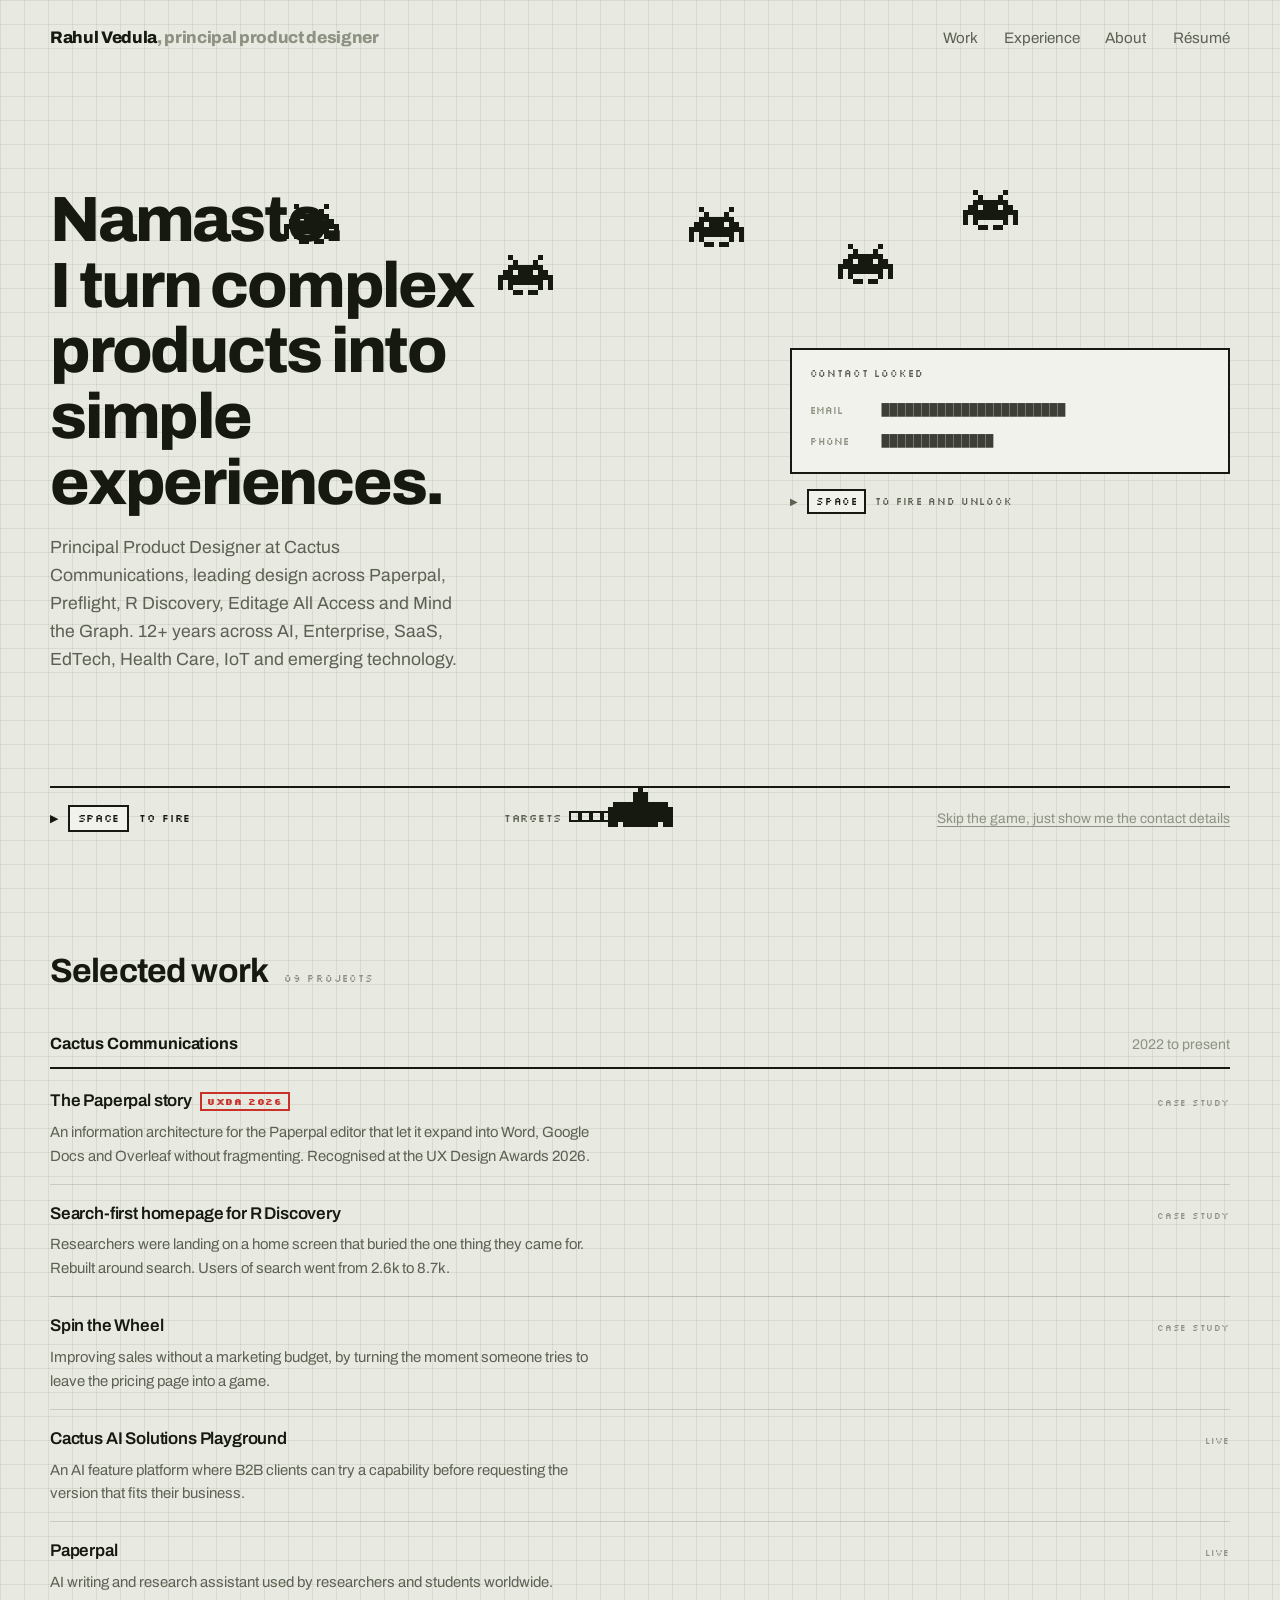
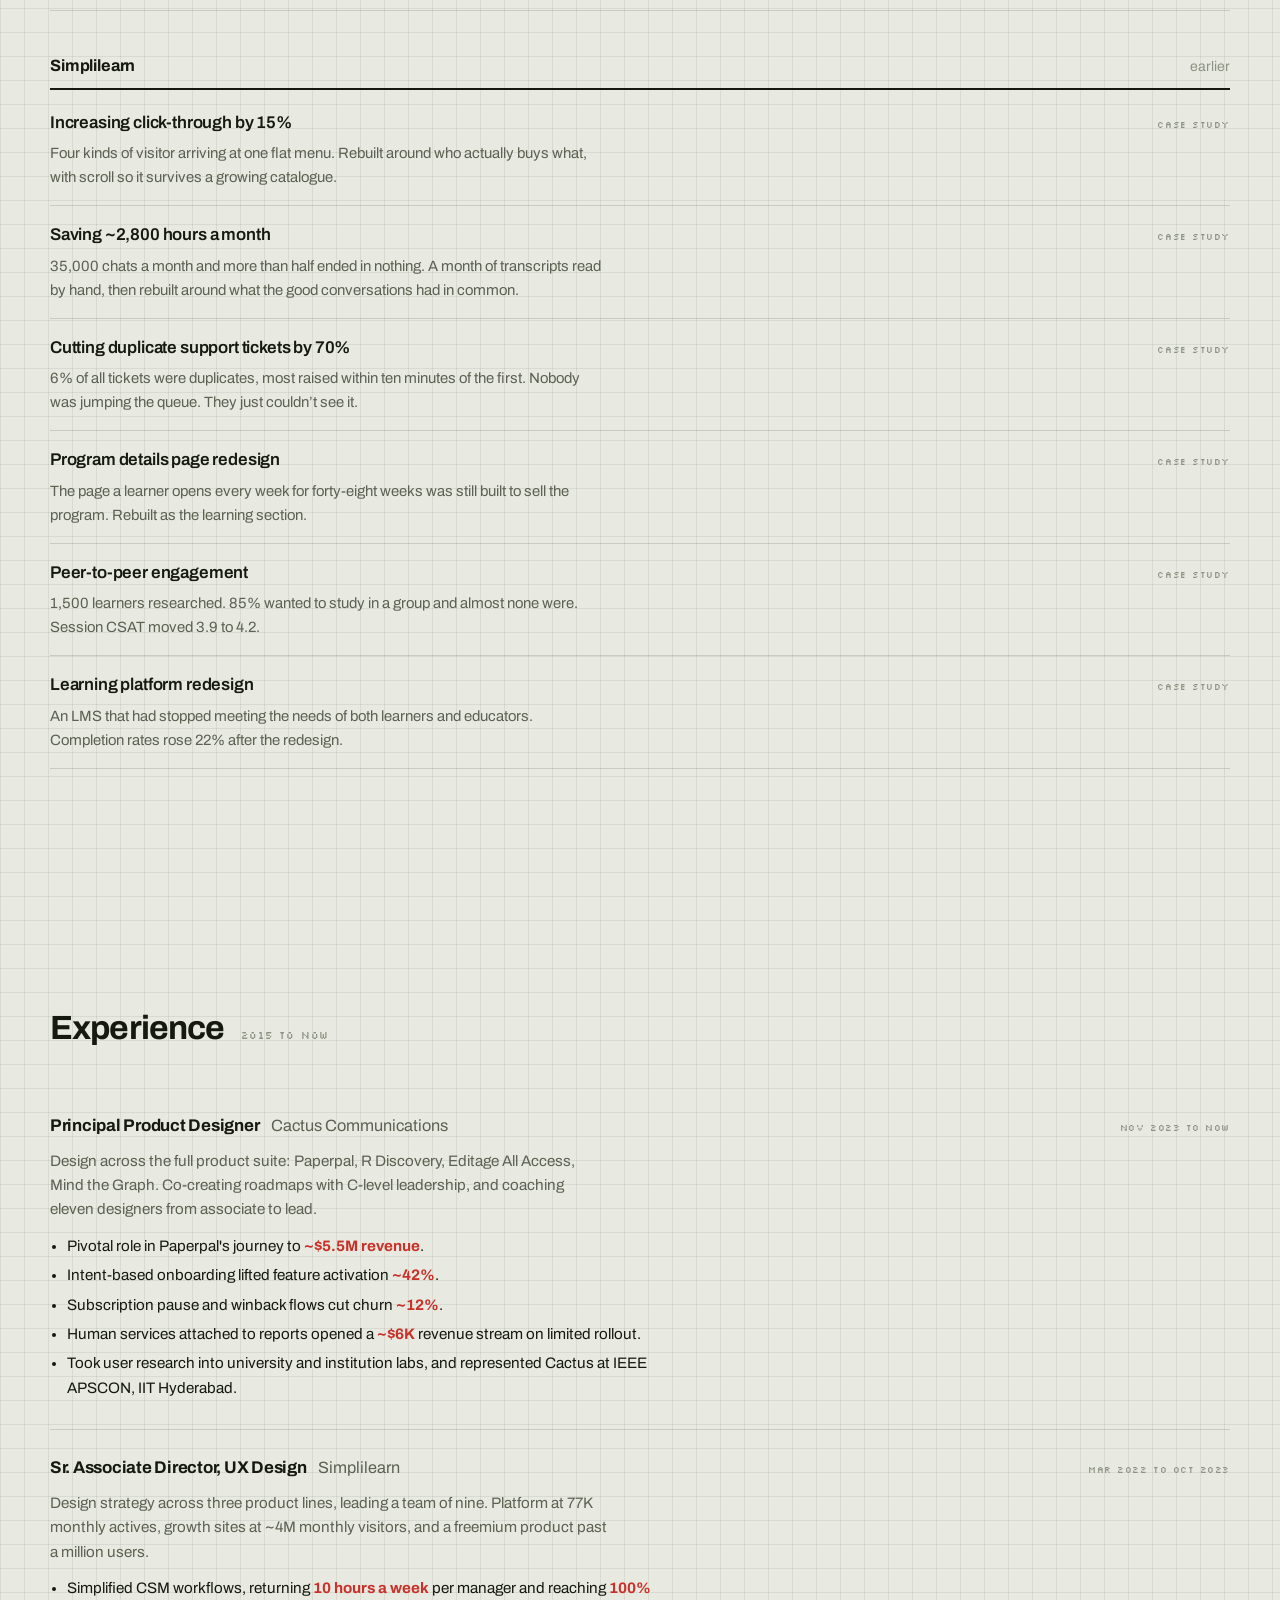
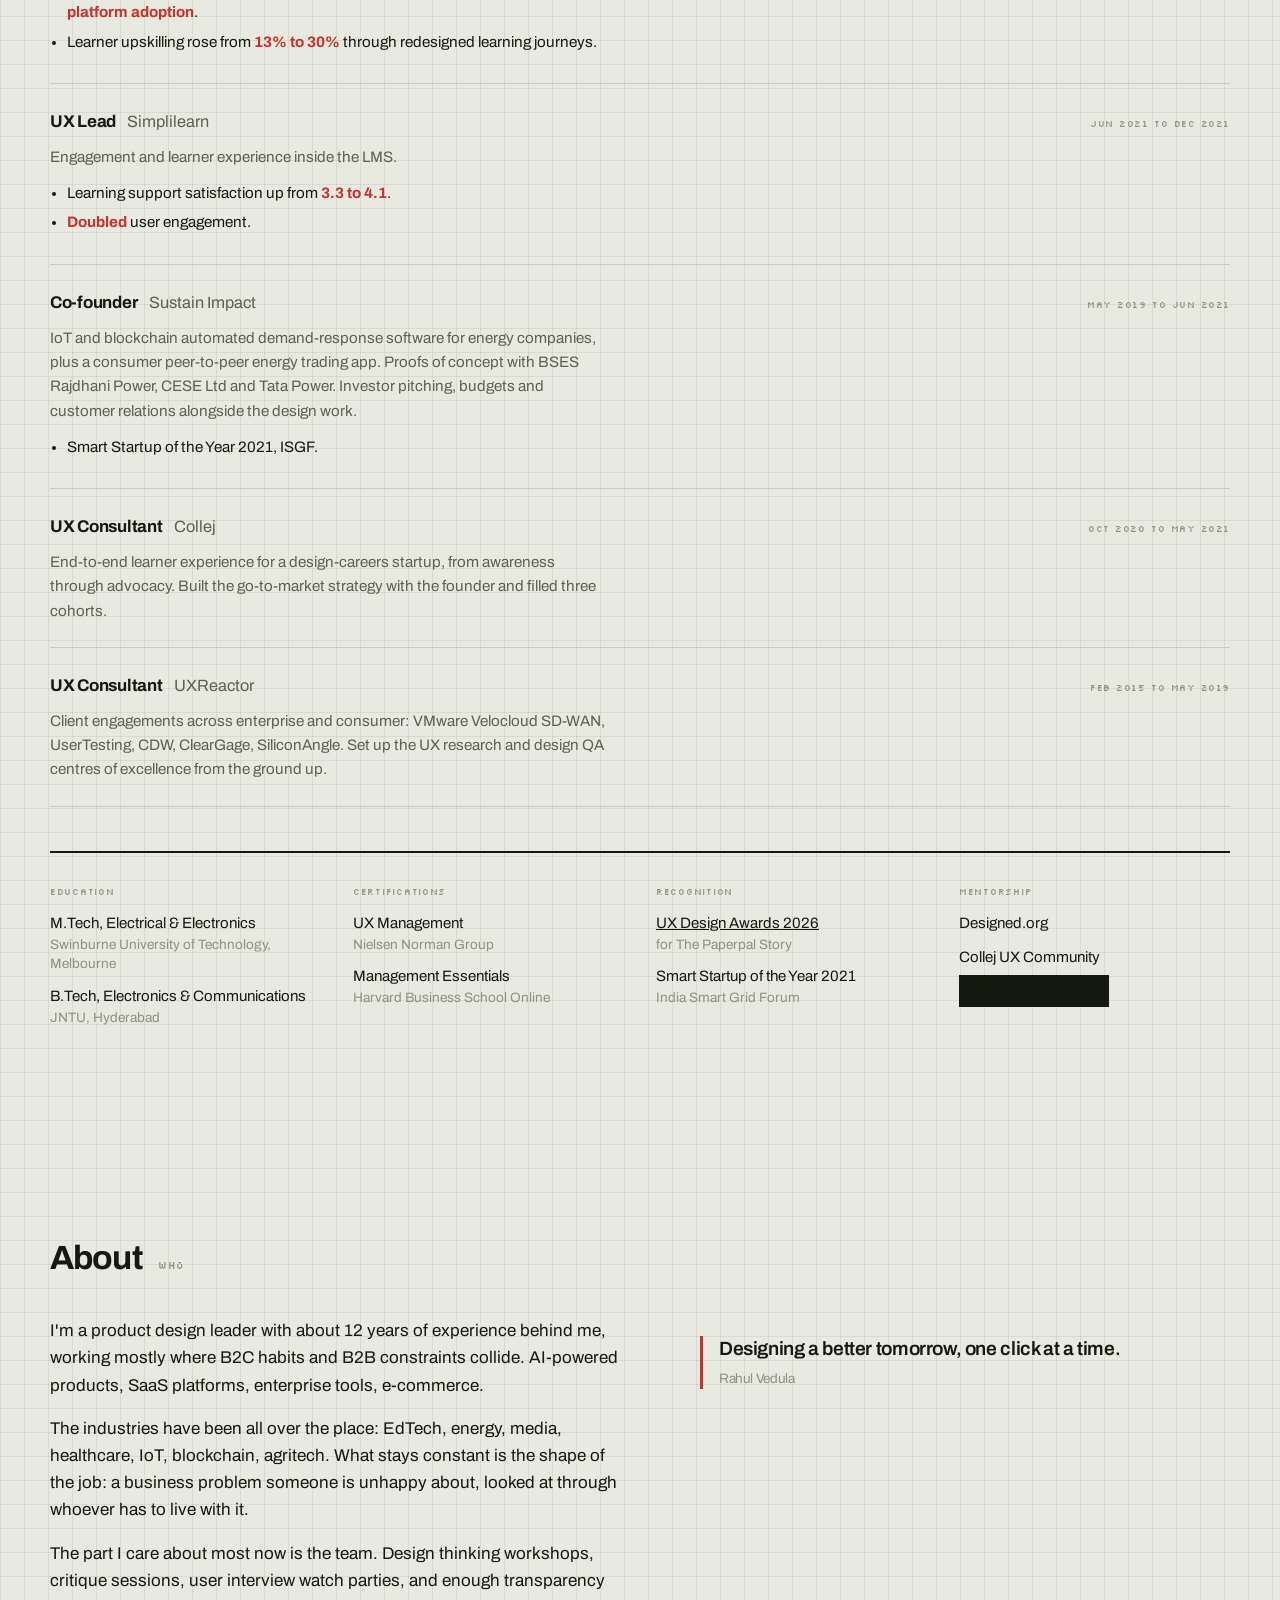
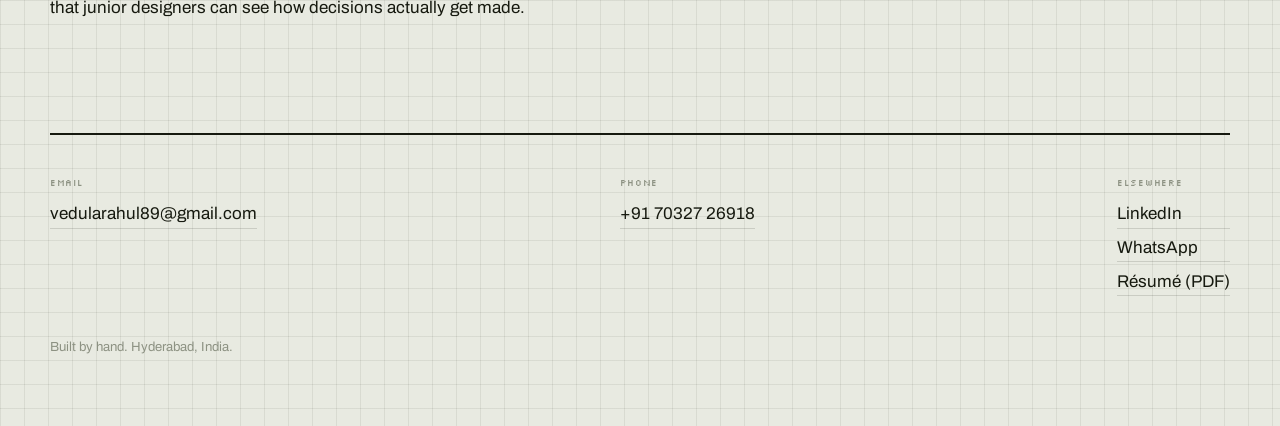
==== commit 1f5399bc: "Add files via upload Gating the resume" ====
--- a/index.html
+++ b/index.html
@@ -255,7 +255,7 @@
       <a href="#work">Work</a>
       <a href="#experience">Experience</a>
       <a href="#about">About</a>
-      <a href="resume.pdf">Résumé</a>
+      <a href="#resume">Résumé</a>
     </nav>
   </header>
 
@@ -460,7 +460,7 @@
         <h4>MENTORSHIP</h4>
         <p>Designed.org</p>
         <p>Collej UX Community</p>
-        <p class="resume-cta"><a class="btn" href="resume.pdf" target="_blank" rel="noopener">FULL RÉSUMÉ (PDF)</a></p>
+        <p class="resume-cta"><a class="btn" href="#resume" target="_blank" rel="noopener">FULL RÉSUMÉ (PDF)</a></p>
       </div>
     </div>
   </section>
@@ -498,7 +498,7 @@
         <span class="foot__k">ELSEWHERE</span>
         <a href="https://www.linkedin.com/in/rahulvedula/" target="_blank" rel="noopener">LinkedIn</a>
         <a href="https://wa.me/917032726918" target="_blank" rel="noopener">WhatsApp</a>
-        <a href="resume.pdf">Résumé (PDF)</a>
+        <a href="#resume">Résumé (PDF)</a>
       </div>
     </div>
     <p class="colophon">Built by hand. Hyderabad, India.</p>
@@ -831,5 +831,6 @@
   }
 })();
 </script>
+<script src="resume-gate.js" defer></script>
 </body>
 </html>
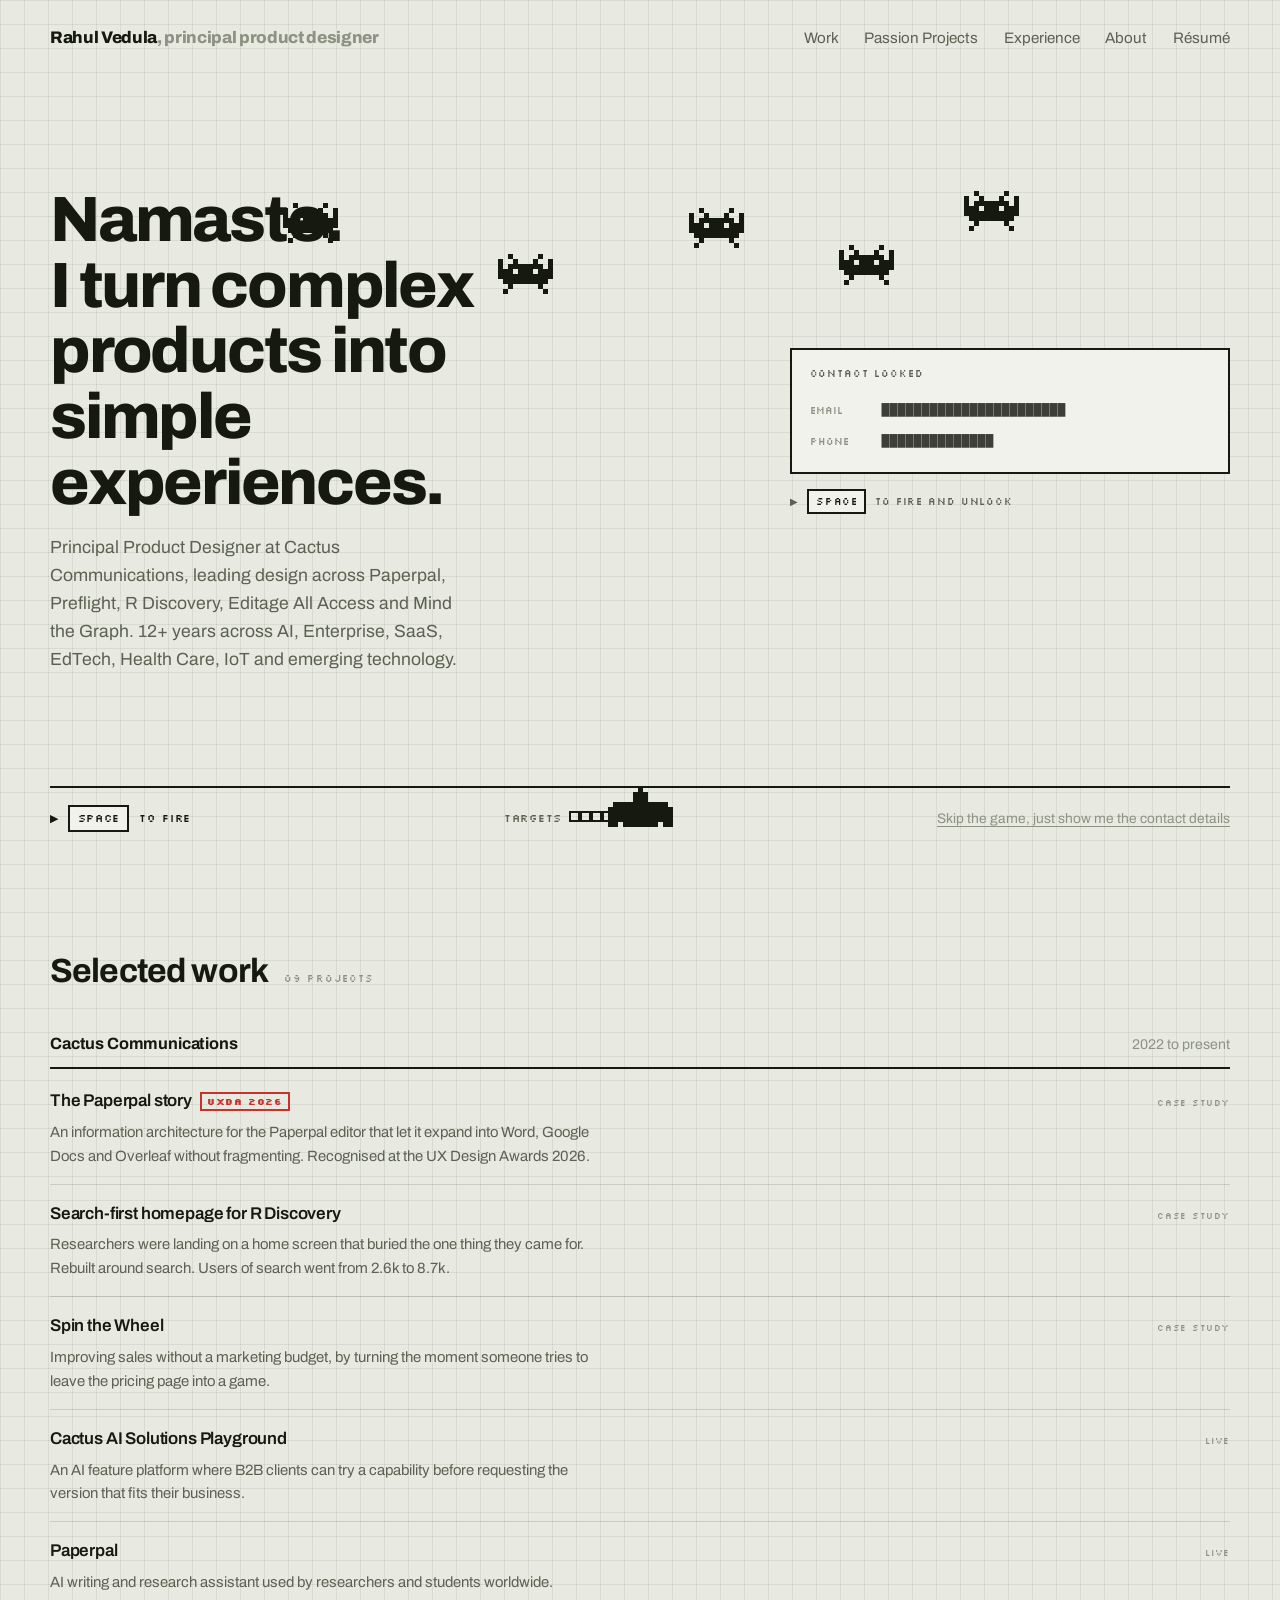
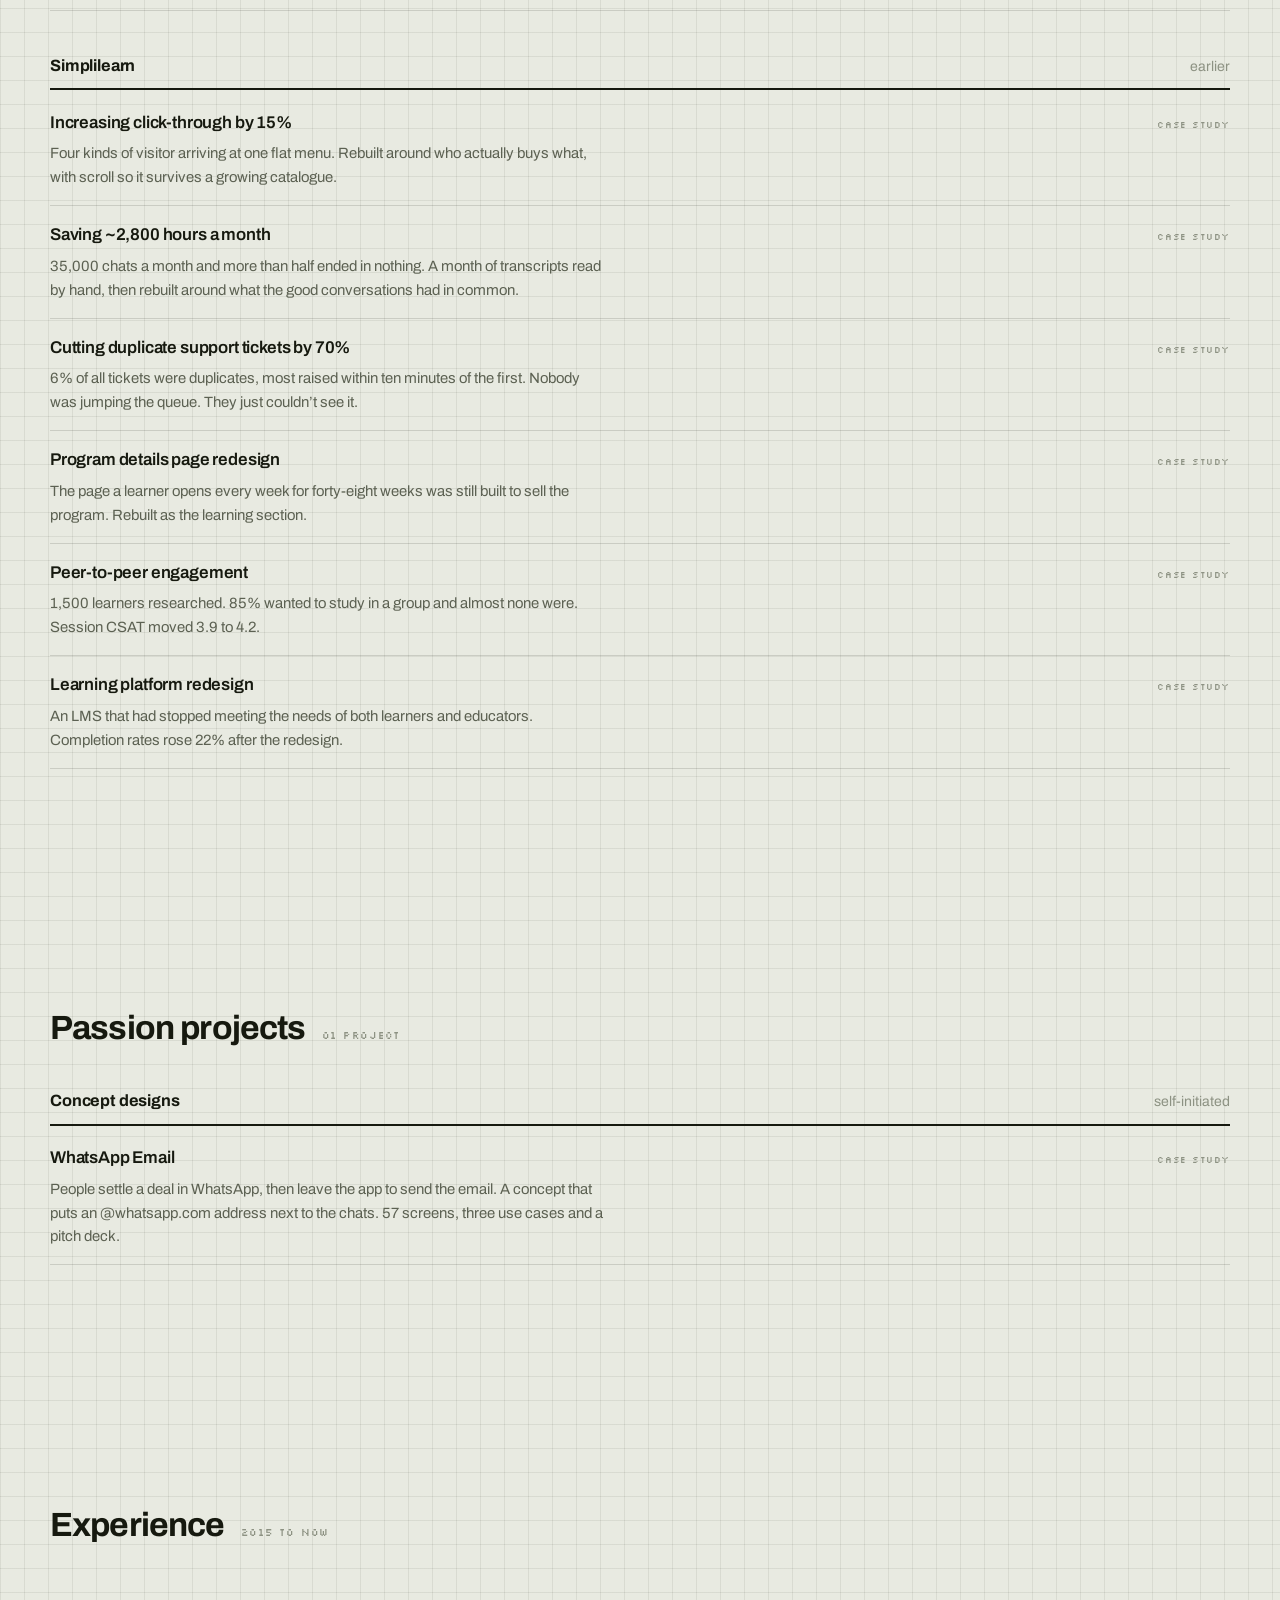
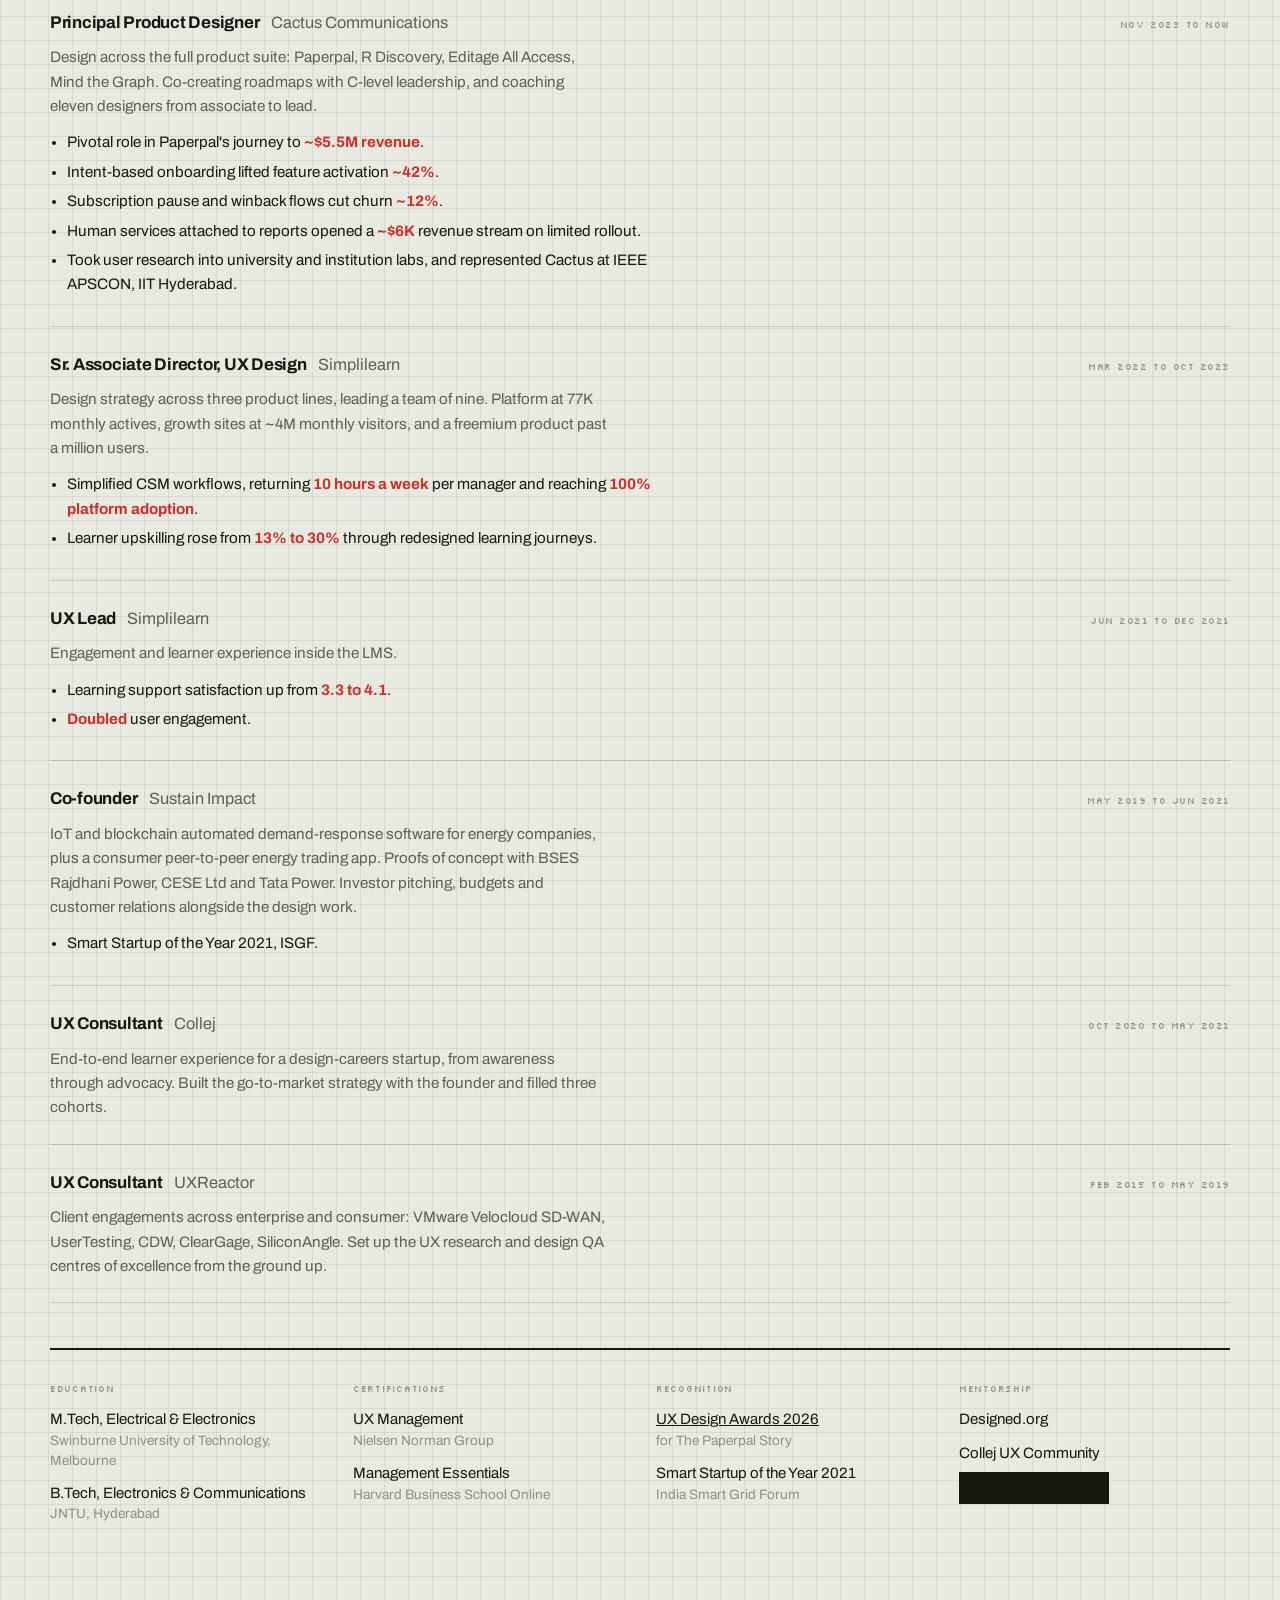
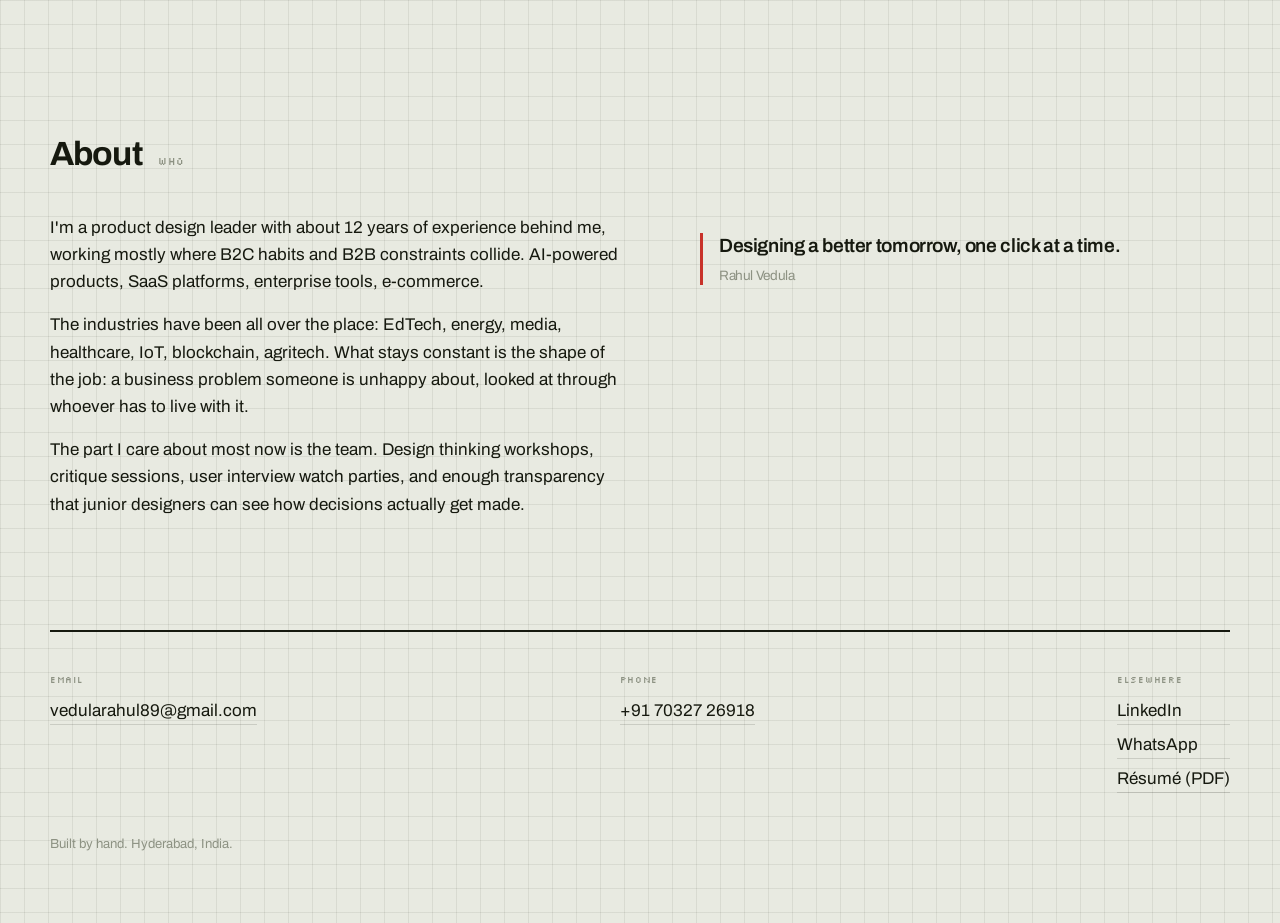
==== commit a5b029b1: "Add files via upload Add Passion Projects and WhatsApp Email case study" ====
--- a/index.html
+++ b/index.html
@@ -59,7 +59,7 @@
 }
 .mark{font-weight:800;letter-spacing:-.02em;font-size:1.05rem;text-decoration:none}
 .mark span{color:var(--ink-faint)}
-.masthead nav{display:flex;gap:1.6rem;font-size:.95rem}
+.masthead nav{display:flex;flex-wrap:wrap;gap:.2rem 1.6rem;font-size:.95rem}
 .masthead nav a{color:var(--ink-soft);text-decoration:none;padding-block:.2rem}
 .masthead nav a:hover{color:var(--ink);text-decoration:underline;text-underline-offset:4px}
 
@@ -253,6 +253,7 @@
     <a class="mark" href="#top">Rahul Vedula<span>, principal product designer</span></a>
     <nav>
       <a href="#work">Work</a>
+      <a href="#passion">Passion Projects</a>
       <a href="#experience">Experience</a>
       <a href="#about">About</a>
       <a href="#resume">Résumé</a>
@@ -384,6 +385,21 @@
         <span class="item__t">Learning platform redesign</span>
         <span class="item__go">CASE STUDY</span>
         <p class="item__d">An LMS that had stopped meeting the needs of both learners and educators. Completion rates rose 22% after the redesign.</p>
+      </a>
+    </div>
+  </section>
+
+  <!-- ── PASSION PROJECTS ─────────────────────────────────────── -->
+  <section id="passion">
+    <div class="sec-head"><h2>Passion projects</h2><span>01 PROJECT</span></div>
+
+    <div class="group">
+      <div class="group__co"><strong>Concept designs</strong><em>self-initiated</em></div>
+
+      <a class="item" href="whatsapp-email.html">
+        <span class="item__t">WhatsApp Email</span>
+        <span class="item__go">CASE STUDY</span>
+        <p class="item__d">People settle a deal in WhatsApp, then leave the app to send the email. A concept that puts an @whatsapp.com address next to the chats. 57 screens, three use cases and a pitch deck.</p>
       </a>
     </div>
   </section>
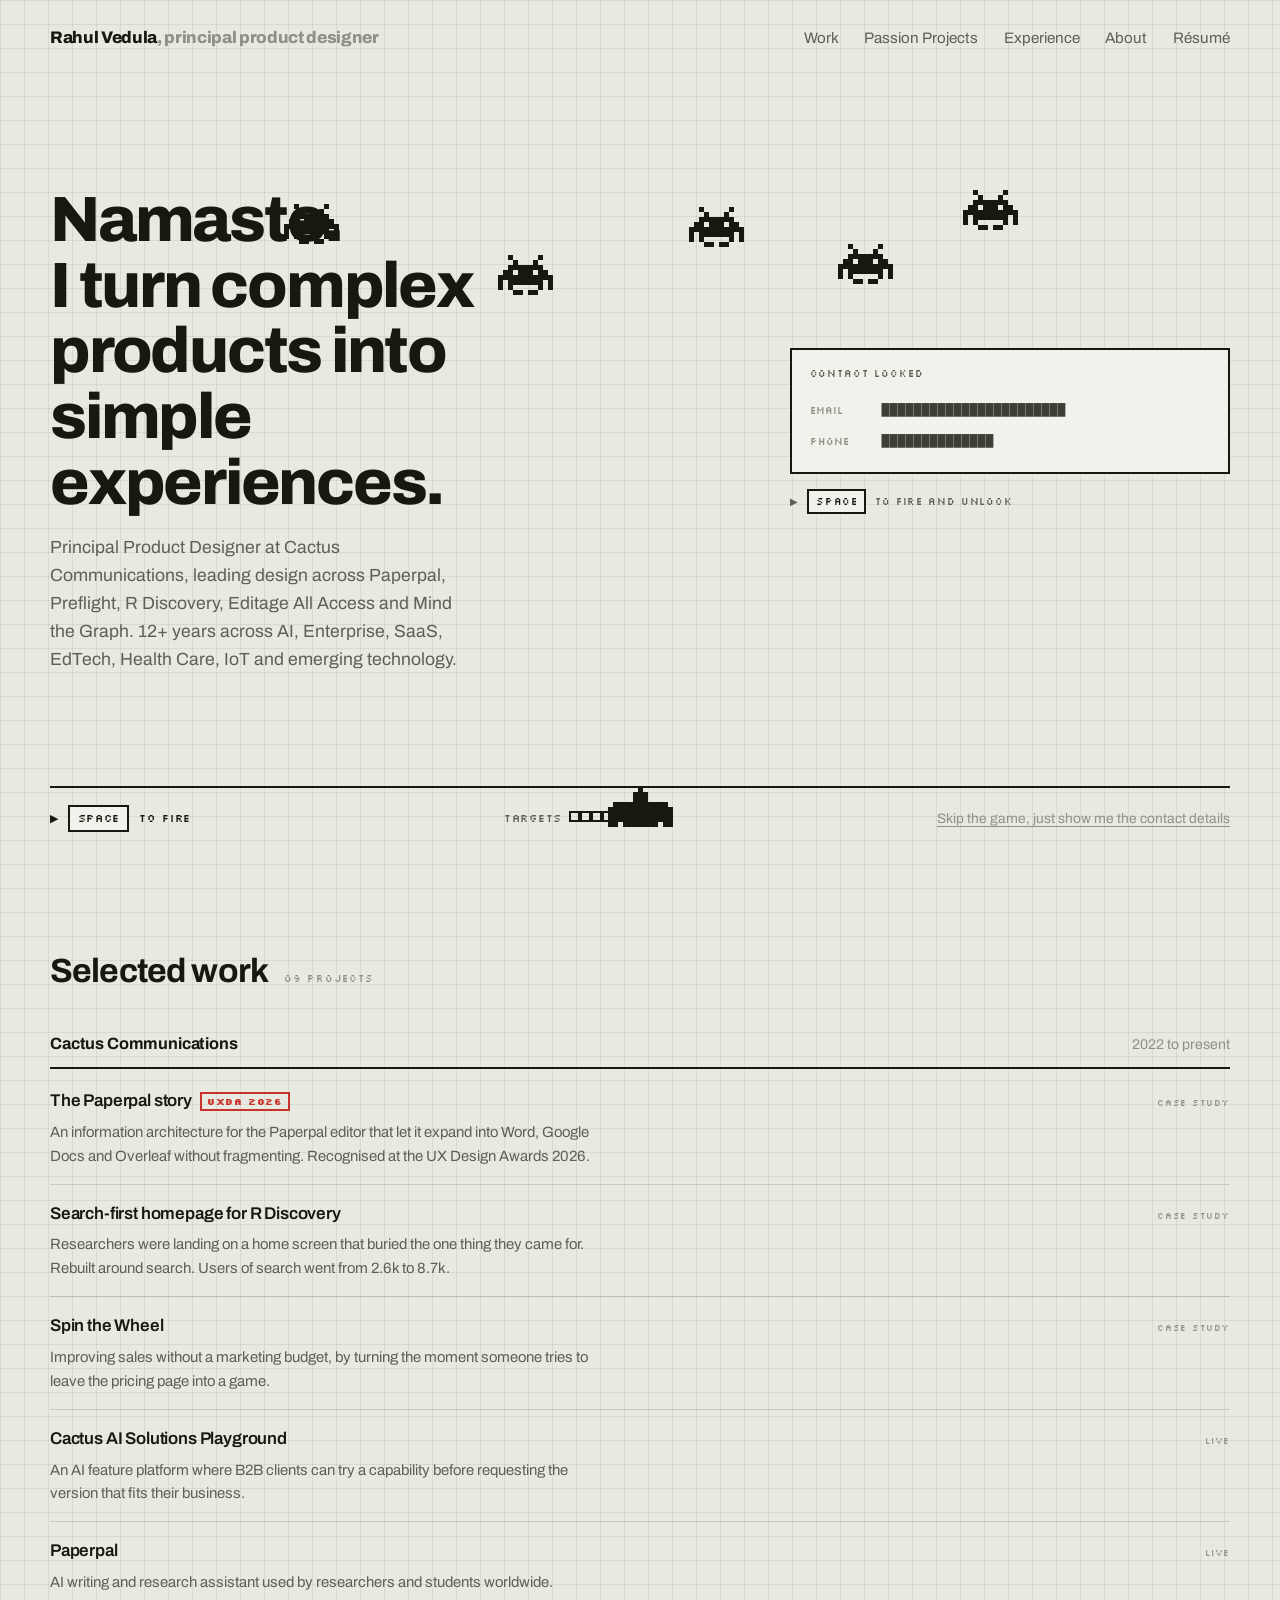
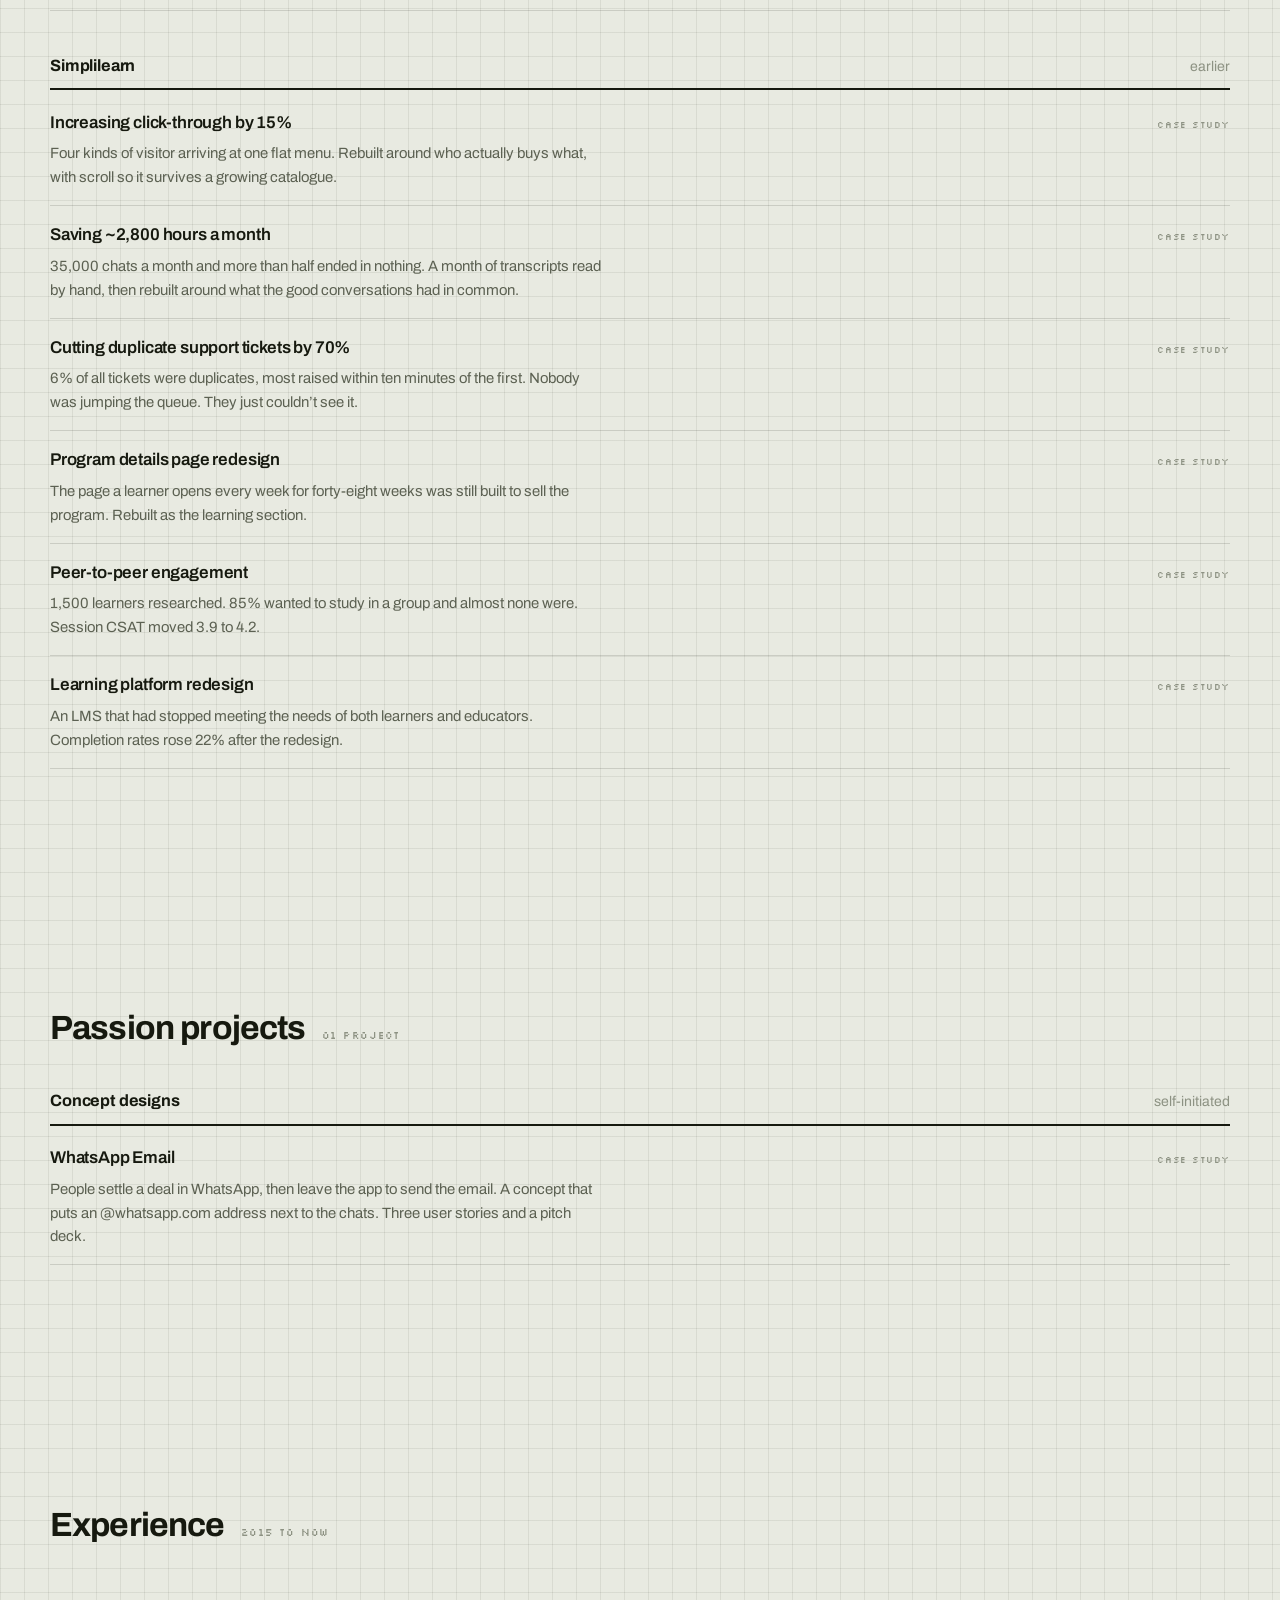
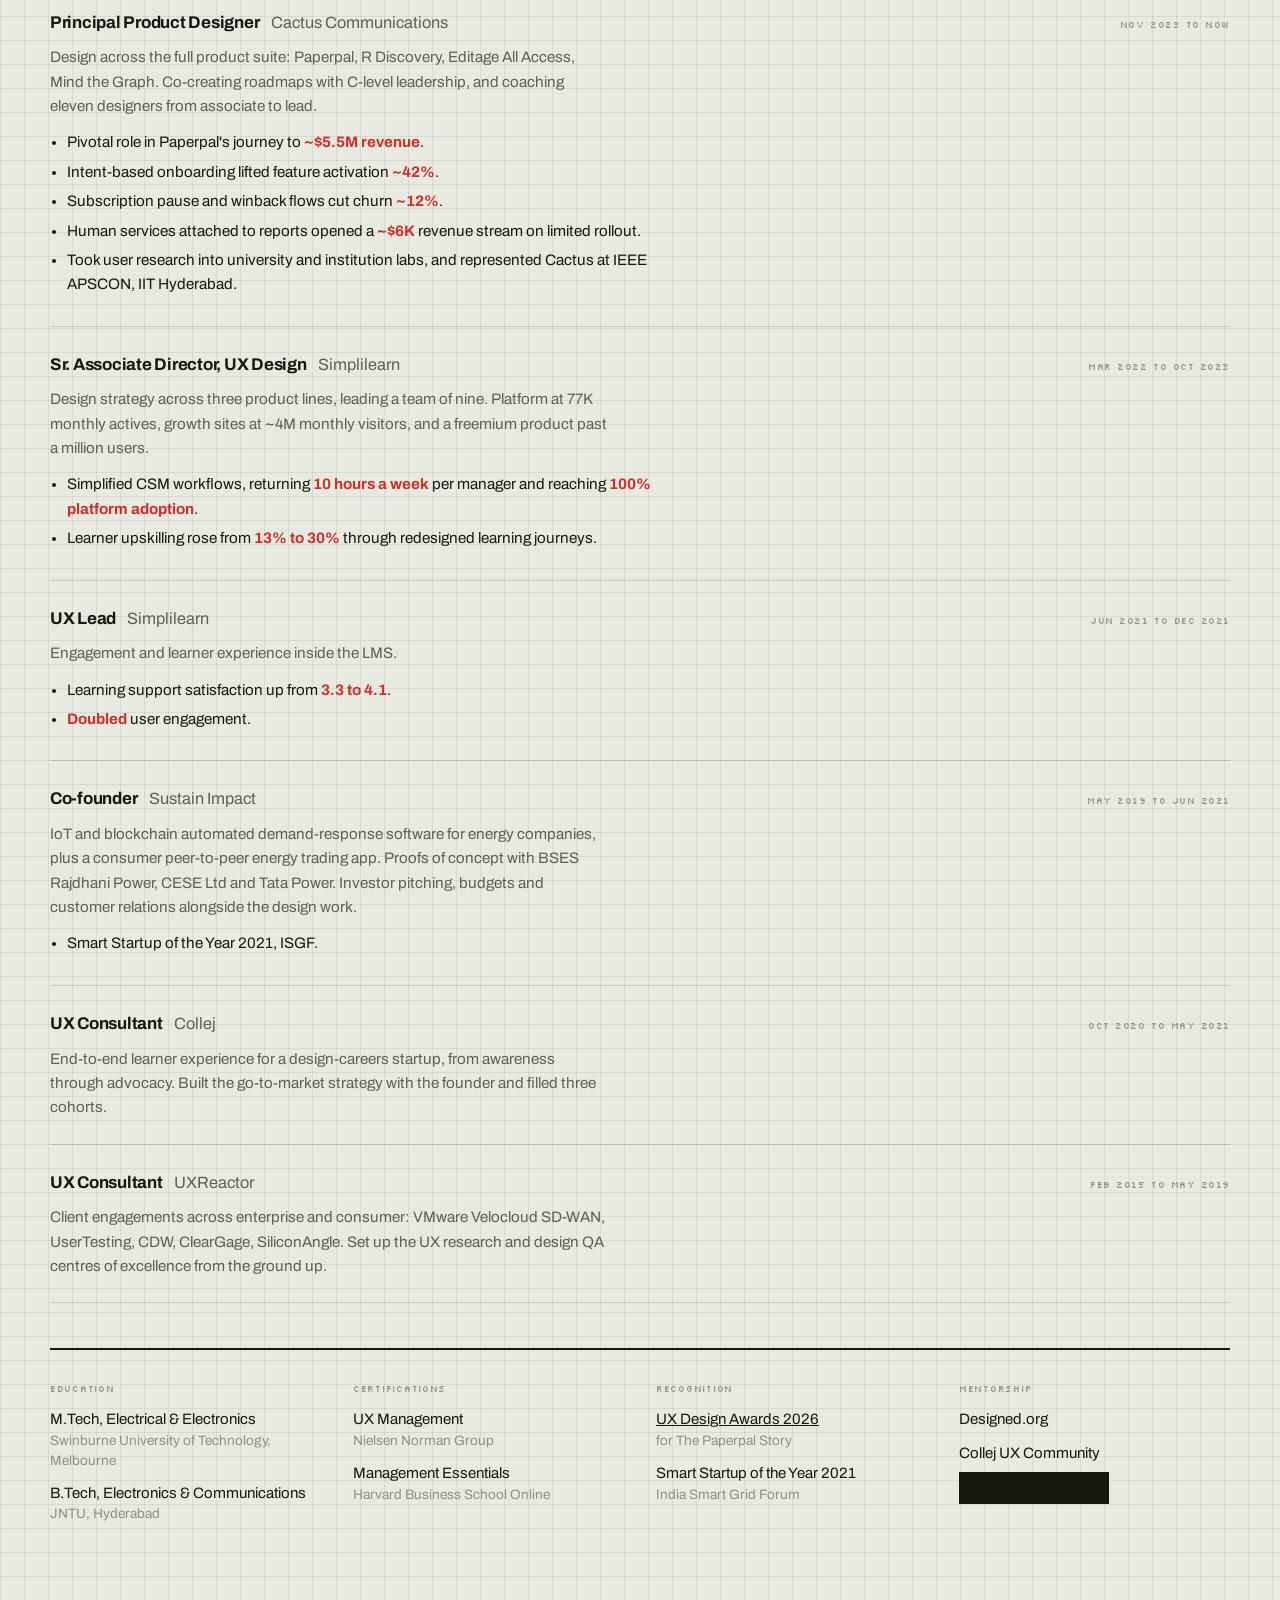
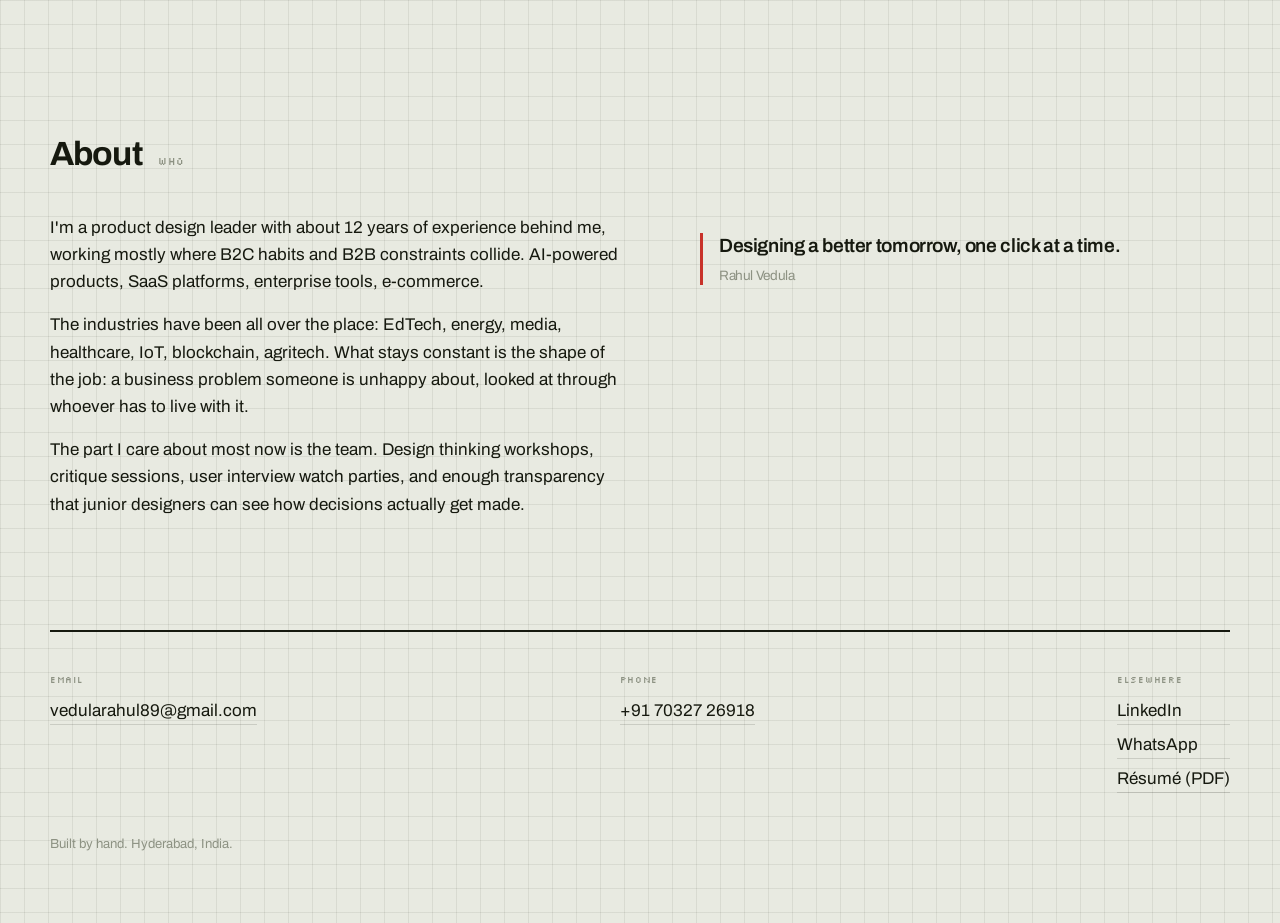
==== commit 45f37f97: "Add files via upload Added pitchdeck.html and also made some content changes to the page" ====
--- a/index.html
+++ b/index.html
@@ -399,7 +399,7 @@
       <a class="item" href="whatsapp-email.html">
         <span class="item__t">WhatsApp Email</span>
         <span class="item__go">CASE STUDY</span>
-        <p class="item__d">People settle a deal in WhatsApp, then leave the app to send the email. A concept that puts an @whatsapp.com address next to the chats. 57 screens, three use cases and a pitch deck.</p>
+        <p class="item__d">People settle a deal in WhatsApp, then leave the app to send the email. A concept that puts an @whatsapp.com address next to the chats. Three user stories and a pitch deck.</p>
       </a>
     </div>
   </section>
